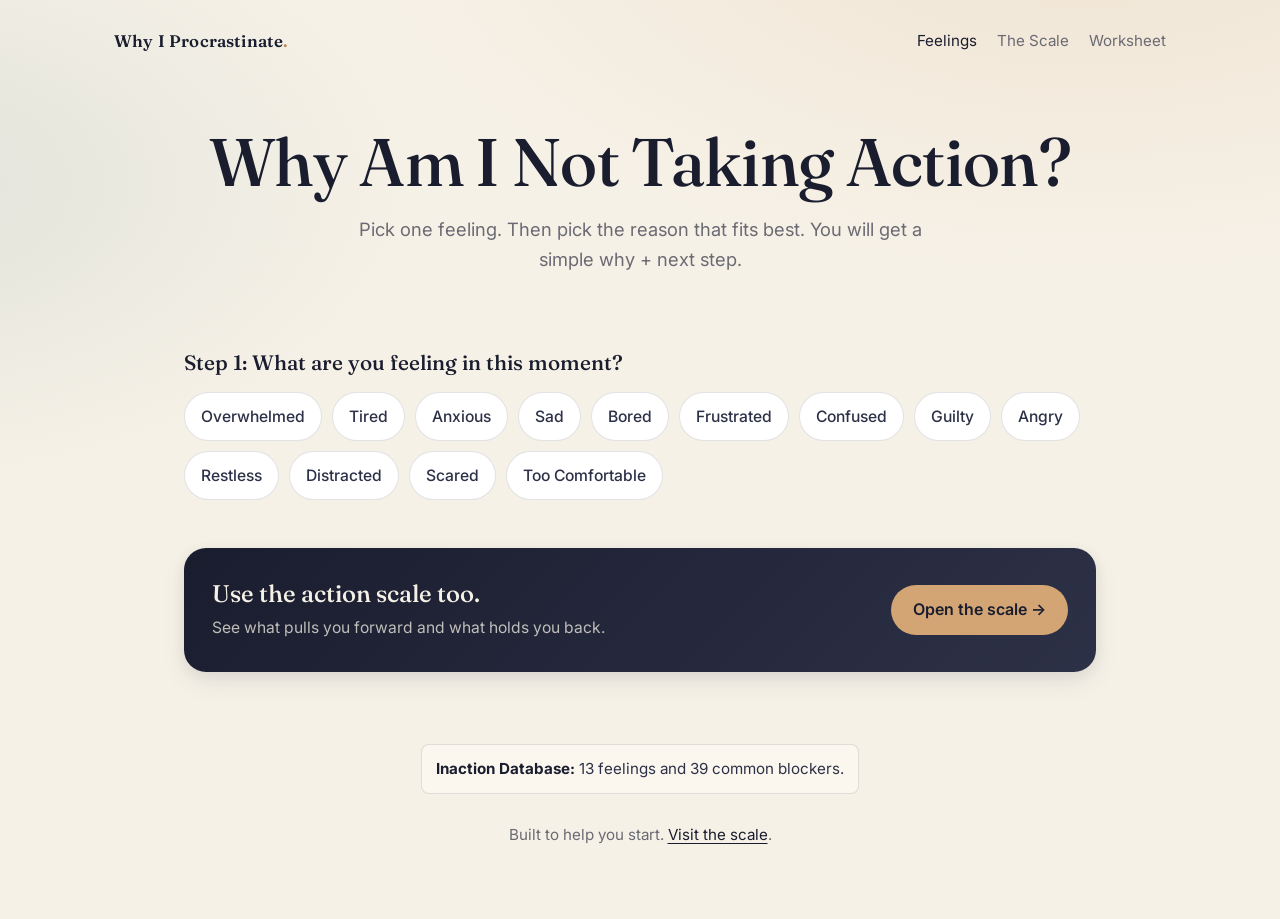
==== index.html @ e3100d97 "Make scale page canonical and refresh default seed content" ====
<!doctype html>
<html lang="en">
<head>
<meta charset="utf-8" />
<meta name="viewport" content="width=device-width, initial-scale=1" />
<title>Why am I not taking action? — Why I Procrastinate</title>
<meta name="description" content="A simple guide to feelings that block action, plus clear reasons and easy next steps." />
<link rel="preconnect" href="https://fonts.googleapis.com" />
<link rel="preconnect" href="https://fonts.gstatic.com" crossorigin />
<link href="https://fonts.googleapis.com/css2?family=Fraunces:ital,opsz,wght@0,9..144,400;0,9..144,500;0,9..144,600;1,9..144,400&family=Inter:wght@400;500;600&display=swap" rel="stylesheet" />
<link rel="stylesheet" href="assets/styles.css" />
</head>
<body>
  <nav class="nav" aria-label="Primary">
    <a class="brand" href="index.html">Why I Procrastinate<span class="dot">.</span></a>
    <div class="links">
      <a href="index.html" class="active">Feelings</a>
      <a href="scale.html">The Scale</a>
      <a href="worksheet.html">Worksheet</a>
    </div>
  </nav>

  <header class="hero">
    <h1 id="feelings-prompt">Why Am I Not Taking Action?</h1>
    <p class="sub" id="feelings-helper">Pick one feeling. Then pick a reason. You will get a clear explanation and a simple next step.</p>
  </header>

  <main class="wrap">
    <section id="feelings-flow" class="feelings-flow" aria-label="Feeling and reason flow"></section>

    <aside class="cta-bar">
      <div>
        <h3>Use the action scale too.</h3>
        <p>See what pulls you forward and what holds you back.</p>
      </div>
      <a class="btn" href="scale.html">Open the scale →</a>
    </aside>
  </main>

  <footer class="page-foot">
    <p class="db-summary db-summary--footer" id="db-summary-footer"></p>
    <p>Built to help you start. <a href="scale.html">Visit the scale</a>.</p>
  </footer>

  <script src="assets/data.js"></script>
  <script src="assets/emotions.js"></script>
</body>
</html>
---- assets/styles.css ----
/* ==========================================================================
   Why I Procrastinate — styles
   ========================================================================== */

:root {
  --ink: #1a1d2e;
  --ink-soft: #2d3147;
  --cream: #f6f1e7;
  --cream-deep: #ede5d3;
  --paper: #fbf7ef;
  --gold: #d4a574;
  --gold-deep: #b8864f;
  --teal: #5b8a8a;
  --teal-deep: #3f6969;
  --terra: #c87668;
  --terra-deep: #9e5447;
  --muted: #6b6a73;
  --line: rgba(26, 29, 46, 0.12);

  --serif: "Fraunces", "Iowan Old Style", Georgia, serif;
  --sans: "Inter", -apple-system, BlinkMacSystemFont, "Segoe UI", sans-serif;

  --r-sm: 8px;
  --r-md: 14px;
  --r-lg: 22px;

  --shadow-sm: 0 1px 2px rgba(26, 29, 46, 0.06), 0 2px 8px rgba(26, 29, 46, 0.04);
  --shadow-md: 0 4px 14px rgba(26, 29, 46, 0.08), 0 12px 28px rgba(26, 29, 46, 0.06);
  --shadow-lg: 0 12px 36px rgba(26, 29, 46, 0.12);

  --ease: cubic-bezier(0.2, 0.7, 0.2, 1);
}

/* ---------- reset-ish ---------- */
*, *::before, *::after { box-sizing: border-box; }
html, body { margin: 0; padding: 0; }
body {
  font-family: var(--sans);
  color: var(--ink);
  background: var(--cream);
  line-height: 1.6;
  -webkit-font-smoothing: antialiased;
  text-rendering: optimizeLegibility;
  background-image:
    radial-gradient(1200px 600px at 85% -10%, rgba(212, 165, 116, 0.18), transparent 60%),
    radial-gradient(900px 500px at -10% 20%, rgba(91, 138, 138, 0.14), transparent 60%);
  min-height: 100vh;
}
img, svg { display: block; max-width: 100%; }
button { font: inherit; color: inherit; cursor: pointer; border: 0; background: none; }
input { font: inherit; color: inherit; }
a { color: var(--teal-deep); text-decoration-thickness: 1px; text-underline-offset: 3px; }
a:hover { color: var(--ink); }

/* ---------- layout ---------- */
.wrap {
  max-width: 960px;
  margin: 0 auto;
  padding: 0 24px;
}

.nav {
  padding: 28px 24px 0;
  max-width: 1100px;
  margin: 0 auto;
  display: flex;
  justify-content: space-between;
  align-items: center;
  font-family: var(--serif);
}
.nav .brand {
  font-weight: 600;
  font-size: 1.05rem;
  letter-spacing: 0.01em;
  color: var(--ink);
  text-decoration: none;
}
.nav .brand .dot { color: var(--gold-deep); }
.nav .links { display: flex; gap: 20px; font-family: var(--sans); font-size: 0.95rem; }
.nav .links a { text-decoration: none; color: var(--muted); }
.nav .links a:hover, .nav .links a.active { color: var(--ink); }

.hero {
  padding: 72px 24px 48px;
  max-width: 920px;
  margin: 0 auto;
  text-align: center;
}
.hero h1 {
  font-family: var(--serif);
  font-weight: 500;
  font-size: clamp(2.4rem, 6vw, 4.2rem);
  line-height: 1.05;
  letter-spacing: -0.01em;
  margin: 0 0 18px;
  color: var(--ink);
}
.hero h1 em {
  font-style: italic;
  color: var(--gold-deep);
  font-weight: 400;
}
.hero .sub {
  font-size: 1.15rem;
  color: var(--muted);
  max-width: 620px;
  margin: 0 auto;
}

footer.page-foot {
  padding: 72px 24px 56px;
  text-align: center;
  color: var(--muted);
  font-size: 0.95rem;
}
footer.page-foot a { color: var(--ink); }

/* ==========================================================================
   Page: Feelings flow (index.html)
   ========================================================================== */
.feelings-flow {
  margin: 24px 0 48px;
}


.db-summary {
  margin: 0 0 20px;
  padding: 12px 14px;
  border-radius: var(--r-sm);
  background: var(--paper);
  border: 1px solid var(--line);
  color: var(--ink-soft);
  font-size: 0.95rem;
}

.db-summary strong {
  color: var(--ink);
}

.db-summary--footer {
  display: inline-block;
  margin: 0 0 14px;
  text-align: left;
}

.flow-section + .flow-section {
  margin-top: 24px;
}

.flow-title {
  margin: 0 0 12px;
  font-family: var(--serif);
  font-size: 1.3rem;
  font-weight: 500;
  color: var(--ink);
}

.pill-grid {
  display: flex;
  flex-wrap: wrap;
  gap: 10px;
}

.pill-btn {
  padding: 11px 16px;
  border-radius: 999px;
  background: #fff;
  border: 1px solid var(--line);
  color: var(--ink-soft);
  font-size: 0.98rem;
  font-weight: 500;
  transition: transform 160ms var(--ease), background 180ms var(--ease), border-color 180ms var(--ease), color 180ms var(--ease);
}

.pill-btn:hover {
  transform: translateY(-1px);
  border-color: rgba(212, 165, 116, 0.55);
  color: var(--ink);
}

.pill-btn.is-selected {
  background: var(--ink);
  border-color: var(--ink);
  color: var(--cream);
}

.pill-btn--reason.is-selected {
  background: var(--gold-deep);
  border-color: var(--gold-deep);
  color: #fff;
}

.flow-section.is-hidden {
  display: none;
}

.report {
  background: var(--paper);
  border: 1px solid var(--line);
  border-radius: var(--r-md);
  box-shadow: var(--shadow-sm);
  padding: 24px 22px;
}

.report-block + .report-block {
  margin-top: 16px;
}

.report-label {
  font-size: 0.72rem;
  letter-spacing: 0.12em;
  text-transform: uppercase;
  color: var(--gold-deep);
  margin-bottom: 5px;
  font-weight: 600;
}

.report p {
  margin: 0;
  color: var(--ink-soft);
  font-size: 1.03rem;
}

.cta-bar {
  margin: 48px 0 0;
  padding: 32px 28px;
  background: linear-gradient(135deg, var(--ink) 0%, var(--ink-soft) 100%);
  color: var(--cream);
  border-radius: var(--r-lg);
  display: flex;
  gap: 20px;
  align-items: center;
  justify-content: space-between;
  flex-wrap: wrap;
  box-shadow: var(--shadow-md);
}
.cta-bar h3 {
  margin: 0;
  font-family: var(--serif);
  font-weight: 500;
  font-size: 1.5rem;
  line-height: 1.2;
}
.cta-bar p { margin: 6px 0 0; color: rgba(246, 241, 231, 0.75); font-size: 0.98rem; }
.cta-bar .btn {
  background: var(--gold);
  color: var(--ink);
  padding: 12px 22px;
  border-radius: 999px;
  font-weight: 600;
  text-decoration: none;
  transition: transform 180ms var(--ease), background 180ms var(--ease);
  white-space: nowrap;
}
.cta-bar .btn:hover { background: #e6b987; transform: translateY(-1px); }

/* ==========================================================================
   Page: Scale (scale.html)
   ========================================================================== */

.scale-stage {
  background: var(--paper);
  border: 1px solid var(--line);
  border-radius: var(--r-lg);
  padding: 40px 28px 28px;
  box-shadow: var(--shadow-md);
  margin-bottom: 28px;
}

.scale-svg {
  width: 100%;
  max-width: 720px;
  margin: 0 auto;
  display: block;
  aspect-ratio: 7 / 5;
  overflow: visible;
}
.scale-svg .beam { transition: transform 700ms var(--ease); transform-origin: 360px 180px; }
.scale-svg .pan-group { transition: transform 700ms var(--ease); }
.scale-svg .base { fill: var(--ink); }
.scale-svg .pillar { fill: var(--ink); }
.scale-svg .beam-shape { fill: var(--ink); }
.scale-svg .rivet { fill: var(--gold); }
.scale-svg .rope { stroke: var(--ink); stroke-width: 2; fill: none; }
.scale-svg .pan.for  { fill: var(--teal); }
.scale-svg .pan.against { fill: var(--terra); }
.scale-svg .pan-shadow { fill: rgba(26, 29, 46, 0.15); }

.verdict {
  margin: 18px auto 0;
  text-align: center;
  font-family: var(--serif);
  font-size: 1.35rem;
  font-weight: 500;
  color: var(--ink);
  min-height: 1.6em;
  transition: color 260ms var(--ease);
}
.verdict small {
  display: block;
  font-family: var(--sans);
  font-weight: 400;
  font-size: 0.9rem;
  color: var(--muted);
  margin-top: 4px;
}

.scale-columns {
  display: grid;
  grid-template-columns: 1fr 1fr;
  gap: 20px;
  margin-top: 20px;
}
.column {
  background: #fff;
  border-radius: var(--r-md);
  padding: 18px;
  border: 1px solid var(--line);
}
.column.for { border-top: 4px solid var(--teal); }
.column.against { border-top: 4px solid var(--terra); }
.column h3 {
  margin: 0 0 4px;
  font-family: var(--serif);
  font-weight: 500;
  font-size: 1.2rem;
}
.column .hint { color: var(--muted); font-size: 0.88rem; margin: 0 0 14px; }
.column .total {
  font-size: 0.82rem;
  letter-spacing: 0.12em;
  text-transform: uppercase;
  color: var(--muted);
  margin-top: 14px;
}
.column .total b { color: var(--ink); font-weight: 600; }

.items { display: flex; flex-direction: column; gap: 10px; }
.item {
  display: grid;
  grid-template-columns: 1fr auto auto;
  gap: 8px;
  align-items: center;
  background: var(--cream);
  border: 1px solid var(--line);
  border-radius: var(--r-sm);
  padding: 6px 6px 6px 12px;
  animation: fadeUp 280ms var(--ease);
}
@keyframes fadeUp {
  from { opacity: 0; transform: translateY(6px); }
  to   { opacity: 1; transform: translateY(0); }
}
.item input[type="text"] {
  background: transparent;
  border: 0;
  outline: 0;
  padding: 8px 6px;
  font-size: 0.98rem;
}
.item input[type="text"]::placeholder { color: #9a9aa3; }
.weight {
  display: inline-flex;
  align-items: center;
  gap: 2px;
  background: #fff;
  border: 1px solid var(--line);
  border-radius: 999px;
  padding: 2px;
}
.weight button {
  width: 24px; height: 24px;
  border-radius: 999px;
  display: grid; place-items: center;
  color: var(--muted);
}
.weight button:hover { background: var(--cream-deep); color: var(--ink); }
.weight .val {
  min-width: 22px;
  text-align: center;
  font-variant-numeric: tabular-nums;
  font-size: 0.9rem;
  font-weight: 600;
}
.remove {
  width: 28px; height: 28px;
  border-radius: 999px;
  color: var(--muted);
  display: grid; place-items: center;
  transition: background 180ms var(--ease), color 180ms var(--ease);
}
.remove:hover { background: rgba(200, 118, 104, 0.18); color: var(--terra-deep); }

.add-row {
  margin-top: 10px;
  width: 100%;
  padding: 10px 12px;
  border-radius: var(--r-sm);
  border: 1px dashed var(--line);
  background: transparent;
  color: var(--muted);
  text-align: left;
  transition: background 180ms var(--ease), color 180ms var(--ease), border-color 180ms var(--ease);
}
.add-row:hover {
  background: #fff;
  color: var(--ink);
  border-color: var(--gold);
}

/* Suggested chips */
.suggested {
  margin: 32px 0 8px;
  padding: 24px;
  background: var(--paper);
  border: 1px solid var(--line);
  border-radius: var(--r-md);
}
.suggested h4 {
  font-family: var(--serif);
  font-weight: 500;
  font-size: 1.1rem;
  margin: 0 0 4px;
}
.suggested p.hint { color: var(--muted); margin: 0 0 14px; font-size: 0.92rem; }
.chip-row {
  display: flex;
  flex-wrap: wrap;
  gap: 8px;
  margin-bottom: 14px;
}
.chip-row:last-child { margin-bottom: 0; }
.chip-label {
  font-size: 0.72rem;
  letter-spacing: 0.12em;
  text-transform: uppercase;
  color: var(--muted);
  width: 100%;
  margin-bottom: -2px;
  font-weight: 600;
}
.chip {
  padding: 7px 14px;
  border-radius: 999px;
  background: #fff;
  border: 1px solid var(--line);
  font-size: 0.9rem;
  transition: transform 140ms var(--ease), background 140ms var(--ease), border-color 140ms var(--ease);
}
.chip.for:hover  { border-color: var(--teal);  background: rgba(91, 138, 138, 0.1); }
.chip.against:hover { border-color: var(--terra); background: rgba(200, 118, 104, 0.1); }
.chip:active { transform: scale(0.97); }

/* Explanation section */
.explain {
  margin: 56px 0 24px;
}
.explain h2 {
  font-family: var(--serif);
  font-weight: 500;
  font-size: clamp(1.6rem, 3.5vw, 2.2rem);
  margin: 0 0 14px;
  letter-spacing: -0.01em;
}
.explain p {
  font-size: 1.05rem;
  color: var(--ink-soft);
  max-width: 66ch;
}

/* Example mini scales */
.examples {
  margin: 40px 0;
  display: grid;
  grid-template-columns: repeat(auto-fit, minmax(240px, 1fr));
  gap: 18px;
}
.example {
  background: #fff;
  border: 1px solid var(--line);
  border-radius: var(--r-md);
  padding: 18px 18px 22px;
  box-shadow: var(--shadow-sm);
}
.example svg { width: 100%; height: auto; margin-bottom: 8px; }
.example h5 {
  font-family: var(--serif);
  font-weight: 500;
  font-size: 1.05rem;
  margin: 6px 0 6px;
}
.example p { margin: 0; color: var(--muted); font-size: 0.92rem; }

/* ---------- responsive ---------- */
@media (max-width: 720px) {
  .hero { padding-top: 48px; }
  .scale-columns { grid-template-columns: 1fr; }
  .cta-bar { flex-direction: column; align-items: flex-start; }
  .cta-bar .btn { align-self: stretch; text-align: center; }
}

/* ---------- motion preferences ---------- */
@media (prefers-reduced-motion: reduce) {
  *, *::before, *::after {
    transition-duration: 0.01ms !important;
    animation-duration: 0.01ms !important;
  }
}

/* ==========================================================================
   Page: Worksheet (worksheet.html)
   ========================================================================== */

.worksheet-hero {
  padding-bottom: 30px;
}

.worksheet-intro,
.step-card,
.worksheet-report-card {
  background: var(--paper);
  border: 1px solid var(--line);
  border-radius: var(--r-md);
  box-shadow: var(--shadow-sm);
}

.worksheet-intro {
  padding: 20px;
  margin-bottom: 16px;
}

.worksheet-intro h2 {
  margin: 0 0 6px;
  font-family: var(--serif);
  font-weight: 500;
}

.worksheet-intro p {
  margin: 0;
  color: var(--muted);
}

.worksheet-steps {
  display: grid;
  gap: 12px;
}

.step-card {
  padding: 16px;
}

.step-title {
  margin: 0 0 4px;
  font-size: 1.05rem;
  font-family: var(--serif);
  font-weight: 500;
}

.step-hint {
  margin: 0 0 10px;
  color: var(--muted);
  font-size: 0.92rem;
}

.step-input {
  width: 100%;
  min-height: 104px;
  border: 1px solid var(--line);
  border-radius: var(--r-sm);
  background: #fff;
  padding: 12px;
  resize: vertical;
}

.step-input:focus {
  outline: 2px solid rgba(91, 138, 138, 0.3);
  border-color: var(--teal);
}

.timer {
  margin: 0 0 10px;
  font-size: 0.9rem;
  color: var(--ink-soft);
}

.worksheet-report-card {
  margin-top: 20px;
  padding: 20px;
}

.worksheet-report-card h2 {
  margin: 0;
  font-family: var(--serif);
  font-weight: 500;
}

.worksheet-report-card p {
  color: var(--muted);
  margin: 6px 0 12px;
}

.btn-primary,
.btn-secondary {
  display: inline-block;
  text-decoration: none;
  border-radius: 999px;
  padding: 10px 16px;
  font-weight: 600;
}

.btn-primary {
  background: var(--ink);
  color: var(--cream);
}

.btn-primary:hover {
  background: var(--ink-soft);
}

.btn-secondary {
  margin-top: 12px;
  background: var(--gold);
  color: var(--ink);
}

.report-output {
  margin-top: 16px;
}

.preview-head h3 {
  margin: 0;
  font-family: var(--serif);
  font-weight: 500;
}

.preview-head p {
  margin: 4px 0 10px;
  color: var(--muted);
}

.preview-block {
  border: 1px solid var(--line);
  border-radius: var(--r-sm);
  background: #fff;
  padding: 12px;
  margin-bottom: 8px;
}

.preview-block h4 {
  margin: 0 0 6px;
  font-family: var(--serif);
  font-size: 1rem;
  font-weight: 500;
}

.preview-block p {
  margin: 0;
  white-space: pre-wrap;
  color: var(--ink-soft);
}

.preview-block table {
  width: 100%;
  border-collapse: collapse;
  margin-top: 6px;
}

.preview-block th,
.preview-block td {
  border: 1px solid var(--line);
  padding: 6px;
  font-size: 0.9rem;
}

/* ==========================================================================
   Page: Scale V2 (scale-v2.html)
   ========================================================================== */

.v2-wrap {
  max-width: 1080px;
}

.v2-action-bar {
  background: var(--paper);
  border: 1px solid var(--line);
  border-radius: var(--r-md);
  box-shadow: var(--shadow-sm);
  padding: 14px 18px;
  display: flex;
  flex-direction: column;
  align-items: center;
  gap: 8px;
  margin-bottom: 18px;
  text-align: center;
}

.v2-action-label {
  font-size: 0.72rem;
  letter-spacing: 0.14em;
  text-transform: uppercase;
  color: var(--gold-deep);
  font-weight: 600;
}

.v2-action-input {
  width: min(560px, 100%);
  background: transparent;
  border: 0;
  outline: 0;
  font-family: var(--serif);
  font-size: 1.35rem;
  font-weight: 500;
  color: var(--ink);
  padding: 4px 0;
  border-bottom: 1px dashed var(--line);
  text-align: center;
}
.v2-action-input:focus { border-bottom-color: var(--gold); }
.v2-action-input::placeholder { color: #a59f92; font-style: italic; }

.v2-legend {
  display: flex;
  flex-wrap: wrap;
  gap: 6px 22px;
  justify-content: center;
  color: var(--muted);
  font-size: 0.88rem;
  margin: 0 0 18px;
}
.v2-legend b { color: var(--ink); font-weight: 600; }

.v2-stage {
  margin: 0 0 32px;
}

.v2-scale-holder {
  position: relative;
  max-width: 1000px;
  margin: 0 auto;
}

/* The whole scale — beam, pillar, base, AND the pans — live inside one SVG
   so the pans can be children of the beam group and tilt with it. */
.v2-scale-big {
  width: 100%;
  aspect-ratio: 1000 / 680;
  display: block;
  overflow: visible;
}
.v2-scale-big .beam {
  transform-box: view-box;
  transform-origin: 500px 60px;
  transition: transform 700ms var(--ease);
}
/* Pan groups translate up/down with the beam end, but never rotate, so each
   pan stays perpendicular to the floor like a real hanging scale pan. */
.v2-scale-big .pan-group {
  transform-box: view-box;
  transform-origin: 0 0;
  transition: transform 700ms var(--ease);
}
.v2-scale-big .base { fill: var(--ink); }
.v2-scale-big .pillar { fill: var(--ink); }
.v2-scale-big .beam-shape { fill: var(--ink); }
.v2-scale-big .rivet { fill: var(--gold); }
.v2-scale-big .rope { stroke: var(--ink); stroke-width: 3; fill: none; stroke-linecap: round; }

/* The pan bodies are HTML inside <foreignObject>. Because foreignObject is a
   child of <g class="beam">, they inherit the beam's rotation. */
.v2-pan {
  box-sizing: border-box;
  height: 100%;
  background: var(--paper);
  border: 1px solid var(--line);
  border-radius: var(--r-md);
  box-shadow: var(--shadow-md);
  padding: 14px;
  display: flex;
  flex-direction: column;
  gap: 8px;
  overflow: hidden;
  /* Bump base size so text stays legible when the SVG scales down. */
  font-size: 18px;
}
.v2-pan-for { border-top: 5px solid var(--teal); }
.v2-pan-against { border-top: 5px solid var(--terra); }

.v2-pan-heading {
  display: flex;
  justify-content: space-between;
  align-items: baseline;
}
.v2-pan-title {
  font-family: var(--serif);
  font-size: 1.25rem;
  font-weight: 500;
}
.v2-pan-total {
  font-variant-numeric: tabular-nums;
  font-weight: 600;
  color: var(--muted);
  background: #fff;
  border: 1px solid var(--line);
  border-radius: 999px;
  padding: 2px 12px;
  font-size: 0.95rem;
}

.v2-items {
  display: flex;
  flex-direction: column;
  gap: 8px;
  align-content: flex-start;
  flex: 1;
  min-height: 0;
  overflow-y: auto;
  overflow-x: hidden;
  padding-right: 4px; /* leave room for the scrollbar so items don't bump it */
  scrollbar-width: thin;
  scrollbar-color: var(--line) transparent;
}
.v2-items::-webkit-scrollbar { width: 6px; }
.v2-items::-webkit-scrollbar-track { background: transparent; }
.v2-items::-webkit-scrollbar-thumb {
  background: var(--line);
  border-radius: 999px;
}
.v2-items::-webkit-scrollbar-thumb:hover { background: var(--muted); }

.v2-empty {
  color: var(--muted);
  font-size: 0.95rem;
  margin: 0;
  font-style: italic;
}

.v2-item {
  width: 100%;
  display: grid;
  grid-template-columns: minmax(0, 1fr) auto auto auto auto;
  align-items: center;
  gap: 6px;
  background: #fff;
  border: 1px solid var(--line);
  border-radius: var(--r-sm);
  padding: 6px 6px 6px 12px;
  user-select: none;
  cursor: pointer;
  transition: transform 140ms var(--ease), box-shadow 160ms var(--ease), border-color 160ms var(--ease);
  animation: fadeUp 220ms var(--ease);
  line-height: 1.2;
  /* Fixed, readable size for every row regardless of weight. */
  font-size: 0.95rem;
}
.v2-item:hover {
  transform: translateY(-1px);
  box-shadow: var(--shadow-sm);
}
.v2-item-for { border-left: 3px solid var(--teal); }
.v2-item-for:hover { border-color: var(--teal); border-left-color: var(--teal); }
.v2-item-against { border-left: 3px solid var(--terra); }
.v2-item-against:hover { border-color: var(--terra); border-left-color: var(--terra); }

.v2-item-text {
  min-width: 0;
  font-family: var(--serif);
  font-weight: 500;
  color: var(--ink);
  overflow-wrap: anywhere;
}

.v2-item-weight {
  font-family: var(--sans);
  font-size: 0.72em;
  font-weight: 600;
  background: var(--cream);
  color: var(--ink-soft);
  border-radius: 999px;
  padding: 1px 8px;
  font-variant-numeric: tabular-nums;
}
.v2-item-for .v2-item-weight { background: rgba(91, 138, 138, 0.16); color: var(--teal-deep); }
.v2-item-against .v2-item-weight { background: rgba(200, 118, 104, 0.16); color: var(--terra-deep); }

.v2-item-edit {
  width: 100%;
  background: transparent;
  border: 0;
  outline: 0;
  font-family: var(--serif);
  font-size: 1rem;
  font-weight: 500;
  color: var(--ink);
  min-width: 0;
}

.v2-item-edit-btn,
.v2-item-minus,
.v2-item-remove {
  width: 22px;
  height: 22px;
  padding: 0;
  border-radius: 999px;
  display: inline-grid;
  place-items: center;
  color: var(--muted);
  font-size: 0.85rem;
  line-height: 1;
  background: transparent;
  border: 0;
  cursor: pointer;
  /* Always visible so they're reachable no matter the row length. */
  opacity: 0.75;
  transition: opacity 160ms var(--ease), background 180ms var(--ease), color 180ms var(--ease);
}
.v2-item-edit-btn { font-size: 0.78rem; }
.v2-item-remove { font-size: 1rem; }
.v2-item:hover .v2-item-edit-btn,
.v2-item:hover .v2-item-minus,
.v2-item:hover .v2-item-remove,
.v2-item-edit-btn:focus-visible,
.v2-item-minus:focus-visible,
.v2-item-remove:focus-visible { opacity: 1; }
.v2-item-edit-btn:hover,
.v2-item-minus:hover { background: var(--cream-deep); color: var(--ink); }
.v2-item-remove:hover { background: rgba(200, 118, 104, 0.18); color: var(--terra-deep); }

.v2-add {
  align-self: stretch;
  padding: 10px 12px;
  border-radius: var(--r-sm);
  border: 1px dashed var(--line);
  background: transparent;
  color: var(--muted);
  text-align: center;
  font-weight: 500;
  transition: background 180ms var(--ease), color 180ms var(--ease), border-color 180ms var(--ease);
}
.v2-add-for:hover { background: rgba(91, 138, 138, 0.08); color: var(--teal-deep); border-color: var(--teal); }
.v2-add-against:hover { background: rgba(200, 118, 104, 0.08); color: var(--terra-deep); border-color: var(--terra); }

.v2-verdict {
  margin: 22px auto 0;
  max-width: 640px;
  text-align: center;
  font-family: var(--serif);
  font-size: 1.1rem;
  color: var(--ink);
  min-height: 1.4em;
}

.v2-actions {
  display: flex;
  justify-content: center;
  margin-top: 14px;
}
.v2-reset {
  padding: 8px 18px;
  border-radius: 999px;
  background: transparent;
  color: var(--muted);
  border: 1px solid var(--line);
  font-size: 0.9rem;
  font-weight: 500;
  transition: background 180ms var(--ease), color 180ms var(--ease), border-color 180ms var(--ease);
}
.v2-reset:hover {
  background: #fff;
  color: var(--ink);
  border-color: var(--muted);
}

/* On narrow screens the SVG would shrink too far and the pan text would be
   barely readable. Bump the pan font and soften the tilt there. */
@media (max-width: 720px) {
  .v2-pan { font-size: 22px; padding: 12px; }
  .v2-pan-title { font-size: 1.1rem; }
  .v2-pan-total { font-size: 0.9rem; }
}
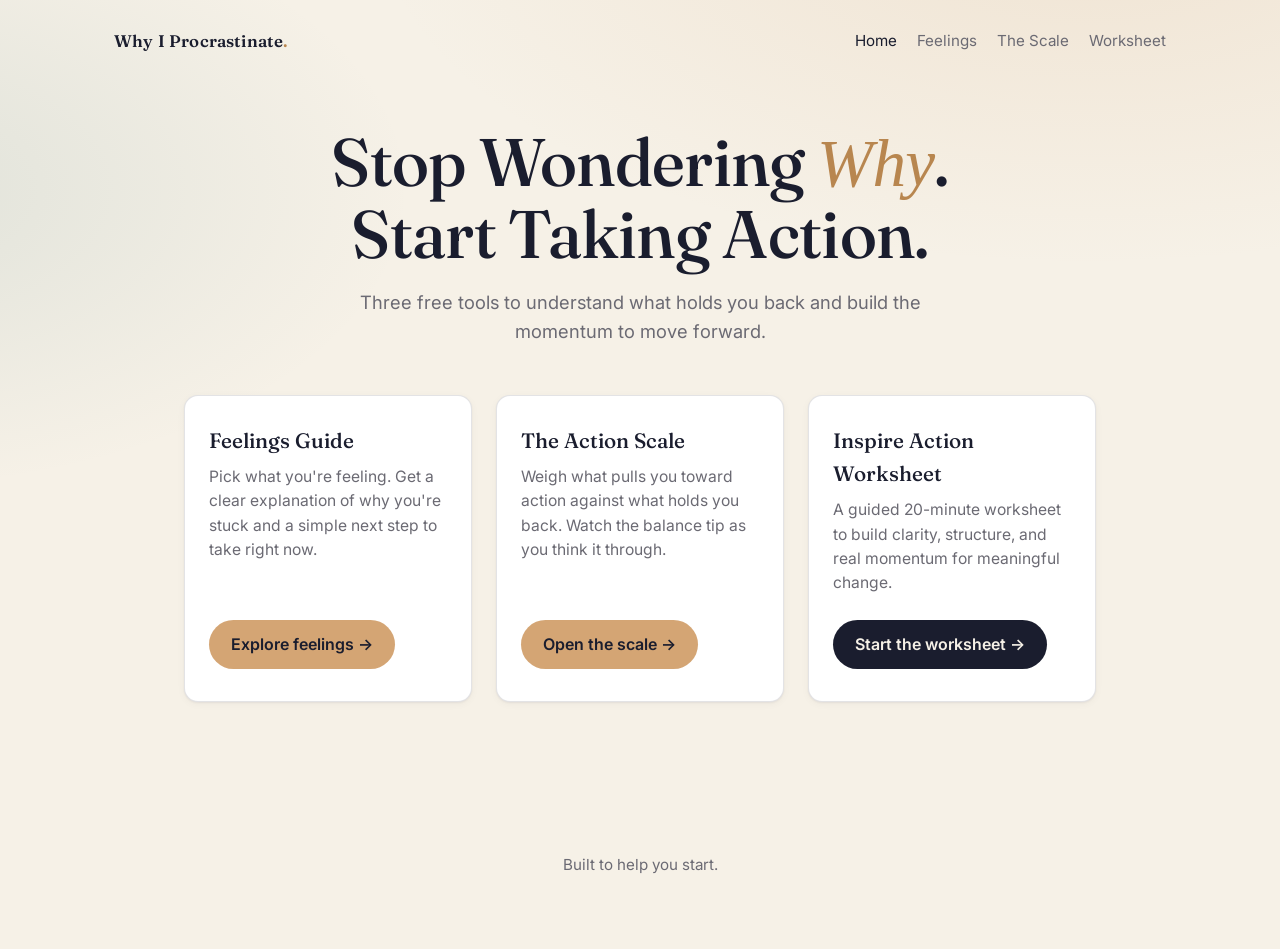
==== commit 1e50dc1e: "Add localStorage persistence and landing page Save worksheet and scale progress to localStorage so u" ====
--- a/index.html
+++ b/index.html
@@ -3,8 +3,8 @@
 <head>
 <meta charset="utf-8" />
 <meta name="viewport" content="width=device-width, initial-scale=1" />
-<title>Why am I not taking action? — Why I Procrastinate</title>
-<meta name="description" content="A simple guide to feelings that block action, plus clear reasons and easy next steps." />
+<title>Why I Procrastinate — Tools to help you start</title>
+<meta name="description" content="Three free tools to understand why you procrastinate and start taking action." />
 <link rel="preconnect" href="https://fonts.googleapis.com" />
 <link rel="preconnect" href="https://fonts.gstatic.com" crossorigin />
 <link href="https://fonts.googleapis.com/css2?family=Fraunces:ital,opsz,wght@0,9..144,400;0,9..144,500;0,9..144,600;1,9..144,400&family=Inter:wght@400;500;600&display=swap" rel="stylesheet" />
@@ -14,35 +14,42 @@
   <nav class="nav" aria-label="Primary">
     <a class="brand" href="index.html">Why I Procrastinate<span class="dot">.</span></a>
     <div class="links">
-      <a href="index.html" class="active">Feelings</a>
+      <a href="index.html" class="active">Home</a>
+      <a href="feelings.html">Feelings</a>
       <a href="scale.html">The Scale</a>
       <a href="worksheet.html">Worksheet</a>
     </div>
   </nav>
 
   <header class="hero">
-    <h1 id="feelings-prompt">Why Am I Not Taking Action?</h1>
-    <p class="sub" id="feelings-helper">Pick one feeling. Then pick a reason. You will get a clear explanation and a simple next step.</p>
+    <h1>Stop Wondering <em>Why</em>.<br>Start Taking Action.</h1>
+    <p class="sub">Three free tools to understand what holds you back and build the momentum to move forward.</p>
   </header>
 
   <main class="wrap">
-    <section id="feelings-flow" class="feelings-flow" aria-label="Feeling and reason flow"></section>
+    <section class="landing-tools" aria-label="Tools">
+      <a class="landing-card" href="feelings.html">
+        <h3>Feelings Guide</h3>
+        <p>Pick what you're feeling. Get a clear explanation of why you're stuck and a simple next step to take right now.</p>
+        <span class="btn-secondary">Explore feelings &rarr;</span>
+      </a>
 
-    <aside class="cta-bar">
-      <div>
-        <h3>Use the action scale too.</h3>
-        <p>See what pulls you forward and what holds you back.</p>
-      </div>
-      <a class="btn" href="scale.html">Open the scale →</a>
-    </aside>
+      <a class="landing-card" href="scale.html">
+        <h3>The Action Scale</h3>
+        <p>Weigh what pulls you toward action against what holds you back. Watch the balance tip as you think it through.</p>
+        <span class="btn-secondary">Open the scale &rarr;</span>
+      </a>
+
+      <a class="landing-card" href="worksheet.html">
+        <h3>Inspire Action Worksheet</h3>
+        <p>A guided 20-minute worksheet to build clarity, structure, and real momentum for meaningful change.</p>
+        <span class="btn-primary">Start the worksheet &rarr;</span>
+      </a>
+    </section>
   </main>
 
   <footer class="page-foot">
-    <p class="db-summary db-summary--footer" id="db-summary-footer"></p>
-    <p>Built to help you start. <a href="scale.html">Visit the scale</a>.</p>
+    <p>Built to help you start.</p>
   </footer>
-
-  <script src="assets/data.js"></script>
-  <script src="assets/emotions.js"></script>
 </body>
 </html>
--- a/assets/styles.css
+++ b/assets/styles.css
@@ -14,6 +14,8 @@
   --teal-deep: #3f6969;
   --terra: #c87668;
   --terra-deep: #9e5447;
+  --sage: #7da07d;
+  --sage-deep: #5b805b;
   --muted: #6b6a73;
   --line: rgba(26, 29, 46, 0.12);
 
@@ -76,7 +78,7 @@
   text-decoration: none;
 }
 .nav .brand .dot { color: var(--gold-deep); }
-.nav .links { display: flex; gap: 20px; font-family: var(--sans); font-size: 0.95rem; }
+.nav .links { display: flex; flex-wrap: wrap; gap: 12px 20px; font-family: var(--sans); font-size: 0.95rem; }
 .nav .links a { text-decoration: none; color: var(--muted); }
 .nav .links a:hover, .nav .links a.active { color: var(--ink); }
 
@@ -116,7 +118,56 @@
 footer.page-foot a { color: var(--ink); }
 
 /* ==========================================================================
-   Page: Feelings flow (index.html)
+   Page: Landing (index.html)
+   ========================================================================== */
+.landing-tools {
+  display: grid;
+  grid-template-columns: repeat(auto-fit, minmax(260px, 1fr));
+  gap: 24px;
+  margin: 0 0 64px;
+}
+
+.landing-card {
+  background: #fff;
+  border: 1px solid var(--line);
+  border-radius: var(--r-md);
+  padding: 28px 24px 32px;
+  box-shadow: var(--shadow-sm);
+  display: flex;
+  flex-direction: column;
+  gap: 8px;
+  text-decoration: none;
+  color: inherit;
+  transition: box-shadow 260ms var(--ease), transform 260ms var(--ease);
+}
+.landing-card:hover {
+  box-shadow: var(--shadow-md);
+  transform: translateY(-2px);
+}
+
+.landing-card h3 {
+  font-family: var(--serif);
+  font-weight: 500;
+  font-size: 1.3rem;
+  margin: 0;
+}
+
+.landing-card p {
+  color: var(--muted);
+  font-size: 0.98rem;
+  margin: 0 0 auto;
+  line-height: 1.55;
+}
+
+.landing-card .btn-primary,
+.landing-card .btn-secondary {
+  align-self: flex-start;
+  margin-top: 16px;
+  text-align: center;
+}
+
+/* ==========================================================================
+   Page: Feelings flow (feelings.html)
    ========================================================================== */
 .feelings-flow {
   margin: 24px 0 48px;
@@ -508,95 +559,1578 @@
 }
 
 /* ==========================================================================
-   Page: Worksheet (worksheet.html)
+   Page: Inspire Action Worksheet (worksheet.html)
    ========================================================================== */
 
-.worksheet-hero {
-  padding-bottom: 30px;
-}
-
-.worksheet-intro,
-.step-card,
-.worksheet-report-card {
+.iaw-wrap { max-width: 880px; }
+
+.iaw-hero {
+  padding: 64px 24px 28px;
+}
+.iaw-eyebrow {
+  font-family: var(--sans);
+  font-weight: 600;
+  font-size: 0.78rem;
+  letter-spacing: 0.22em;
+  text-transform: uppercase;
+  color: var(--gold-deep);
+  margin: 0 0 14px;
+}
+.iaw-hero h1 em {
+  font-style: italic;
+  color: var(--gold-deep);
+  font-weight: 400;
+}
+
+/* ---------- Intro card with 3 reasons ---------- */
+.iaw-intro {
+  background: var(--paper);
+  border: 1px solid var(--line);
+  border-radius: var(--r-lg);
+  box-shadow: var(--shadow-sm);
+  padding: 28px 28px 22px;
+  margin: 0 0 32px;
+  position: relative;
+  overflow: hidden;
+}
+.iaw-intro::before {
+  content: "";
+  position: absolute;
+  inset: 0 0 auto 0;
+  height: 3px;
+  background: linear-gradient(90deg, var(--gold-deep), var(--terra), var(--teal));
+  opacity: 0.8;
+}
+.iaw-intro-title {
+  margin: 4px 0 18px;
+  font-family: var(--serif);
+  font-weight: 500;
+  font-size: clamp(1.25rem, 2.4vw, 1.5rem);
+  color: var(--ink);
+  line-height: 1.25;
+  max-width: 58ch;
+}
+.iaw-reasons {
+  list-style: none;
+  margin: 0;
+  padding: 0;
+  display: grid;
+  gap: 14px;
+}
+.iaw-reasons li {
+  display: grid;
+  grid-template-columns: 44px 1fr;
+  gap: 14px;
+  align-items: start;
+  padding: 14px 16px;
+  border-radius: var(--r-md);
+  background: #fff;
+  border: 1px solid var(--line);
+}
+.iaw-reasons li:nth-child(1) { box-shadow: inset 3px 0 0 var(--gold-deep); }
+.iaw-reasons li:nth-child(2) { box-shadow: inset 3px 0 0 var(--terra); }
+.iaw-reasons li:nth-child(3) { box-shadow: inset 3px 0 0 var(--teal); }
+.iaw-reasons li:nth-child(4) { box-shadow: inset 3px 0 0 var(--sage); }
+
+.iaw-reason-num {
+  font-family: var(--serif);
+  font-weight: 500;
+  font-size: 1.6rem;
+  line-height: 1;
+  color: var(--ink);
+  background: var(--cream);
+  border-radius: 999px;
+  width: 40px; height: 40px;
+  display: grid; place-items: center;
+}
+.iaw-reasons li:nth-child(1) .iaw-reason-num { color: var(--gold-deep); background: rgba(212, 165, 116, 0.18); }
+.iaw-reasons li:nth-child(2) .iaw-reason-num { color: var(--terra-deep); background: rgba(200, 118, 104, 0.16); }
+.iaw-reasons li:nth-child(3) .iaw-reason-num { color: var(--teal-deep); background: rgba(91, 138, 138, 0.16); }
+.iaw-reasons li:nth-child(4) .iaw-reason-num { color: var(--sage-deep); background: rgba(125, 160, 125, 0.18); }
+
+.iaw-reasons h3 {
+  margin: 2px 0 3px;
+  font-family: var(--serif);
+  font-weight: 500;
+  font-size: 1.05rem;
+  color: var(--ink);
+  line-height: 1.25;
+}
+.iaw-reasons p {
+  margin: 0;
+  color: var(--muted);
+  font-size: 0.95rem;
+}
+
+/* ---------- Phase progress bar ---------- */
+.iaw-progress {
+  margin: 0 0 22px;
+  padding: 22px 18px 14px;
   background: var(--paper);
   border: 1px solid var(--line);
   border-radius: var(--r-md);
   box-shadow: var(--shadow-sm);
 }
 
-.worksheet-intro {
-  padding: 20px;
-  margin-bottom: 16px;
-}
-
-.worksheet-intro h2 {
+/* Phase bar — horizontal row of nodes + connecting lines */
+.iaw-phases-bar {
+  display: flex;
+  align-items: center;
+  justify-content: center;
+  gap: 0;
+  margin: 0 auto 14px;
+  max-width: 520px;
+}
+
+.iaw-phase-node {
+  display: flex;
+  flex-direction: column;
+  align-items: center;
+  gap: 6px;
+  background: none;
+  border: none;
+  padding: 0;
+  cursor: pointer;
+  flex-shrink: 0;
+}
+.iaw-phase-node:focus-visible {
+  outline: 2px solid var(--gold-deep);
+  outline-offset: 4px;
+  border-radius: 999px;
+}
+
+.iaw-phase-pip {
+  width: 40px; height: 40px;
+  border-radius: 999px;
+  background: #fff;
+  border: 2.5px solid var(--line);
+  display: grid;
+  place-items: center;
+  transition: background 250ms var(--ease), border-color 250ms var(--ease), box-shadow 250ms var(--ease), transform 250ms var(--ease);
+}
+.iaw-phase-num {
+  font-family: var(--sans);
+  font-size: 0.85rem;
+  font-weight: 600;
+  color: var(--muted);
+  transition: color 250ms var(--ease);
+}
+.iaw-phase-check {
+  display: none;
+  font-size: 1.1rem;
+  color: #fff;
+  line-height: 1;
+}
+
+.iaw-phase-short {
+  font-family: var(--sans);
+  font-size: 0.75rem;
+  font-weight: 500;
+  color: var(--muted);
+  text-align: center;
+  white-space: nowrap;
+  transition: color 250ms var(--ease);
+}
+
+/* Phase node states */
+.iaw-phase-node.is-current .iaw-phase-pip {
+  border-color: var(--ink);
+  background: var(--ink);
+  box-shadow: 0 0 0 5px rgba(26, 29, 46, 0.12);
+  transform: scale(1.08);
+}
+.iaw-phase-node.is-current .iaw-phase-num { color: var(--cream); }
+.iaw-phase-node.is-current .iaw-phase-short { color: var(--ink); font-weight: 600; }
+
+/* Done states — per-tone colors */
+.iaw-phase-node.is-done .iaw-phase-pip {
+  box-shadow: 0 0 0 4px rgba(0, 0, 0, 0.06);
+  transform: scale(1);
+}
+.iaw-phase-node.is-done .iaw-phase-num { display: none; }
+.iaw-phase-node.is-done .iaw-phase-check { display: block; }
+
+.iaw-phase-node.is-done.tone-gold .iaw-phase-pip    { background: var(--gold-deep); border-color: var(--gold-deep); }
+.iaw-phase-node.is-done.tone-gold .iaw-phase-short   { color: var(--gold-deep); }
+.iaw-phase-node.is-done.tone-terra .iaw-phase-pip   { background: var(--terra-deep); border-color: var(--terra-deep); }
+.iaw-phase-node.is-done.tone-terra .iaw-phase-short  { color: var(--terra-deep); }
+.iaw-phase-node.is-done.tone-teal .iaw-phase-pip    { background: var(--teal-deep); border-color: var(--teal-deep); }
+.iaw-phase-node.is-done.tone-teal .iaw-phase-short   { color: var(--teal-deep); }
+.iaw-phase-node.is-done.tone-sage .iaw-phase-pip    { background: var(--sage-deep); border-color: var(--sage-deep); }
+.iaw-phase-node.is-done.tone-sage .iaw-phase-short   { color: var(--sage-deep); }
+
+.iaw-phase-node.is-upcoming .iaw-phase-pip { opacity: 0.5; }
+.iaw-phase-node.is-upcoming .iaw-phase-short { opacity: 0.5; }
+
+.iaw-phase-node:hover .iaw-phase-pip {
+  transform: scale(1.06);
+}
+.iaw-phase-node.is-current:hover .iaw-phase-pip {
+  transform: scale(1.1);
+}
+
+/* Connecting lines */
+.iaw-phase-line {
+  flex: 1;
+  height: 2.5px;
+  background: var(--line);
+  margin: 0 6px;
+  margin-bottom: 22px; /* offset for label below nodes */
+  border-radius: 2px;
+  transition: background 300ms var(--ease);
+}
+.iaw-phase-line.is-filled {
+  background: var(--ink);
+}
+
+/* Step dots — small dots for current phase */
+.iaw-step-dots {
+  display: flex;
+  align-items: center;
+  justify-content: center;
+  gap: 10px;
+  margin: 0 0 10px;
+  min-height: 18px;
+}
+.iaw-step-dot {
+  width: 14px; height: 14px;
+  border-radius: 999px;
+  background: #fff;
+  border: 2px solid var(--line);
+  cursor: pointer;
+  padding: 0;
+  transition: background 200ms var(--ease), border-color 200ms var(--ease), transform 200ms var(--ease), box-shadow 200ms var(--ease);
+}
+.iaw-step-dot:hover { transform: scale(1.15); }
+.iaw-step-dot:focus-visible {
+  outline: 2px solid var(--gold-deep);
+  outline-offset: 2px;
+}
+.iaw-step-dot.is-done {
+  background: var(--gold-deep);
+  border-color: var(--gold-deep);
+}
+.iaw-step-dot.is-current {
+  background: var(--ink);
+  border-color: var(--ink);
+  box-shadow: 0 0 0 3px rgba(26, 29, 46, 0.12);
+  transform: scale(1.15);
+}
+.iaw-step-dot.is-upcoming {
+  opacity: 0.45;
+}
+
+/* Progress meta text */
+.iaw-progress-meta {
+  margin: 4px 0 0;
+  text-align: center;
+  font-family: var(--serif);
+  font-weight: 500;
+  font-size: 1rem;
+  color: var(--ink);
+}
+.iaw-progress-dim { color: var(--muted); font-weight: 400; font-family: var(--sans); font-size: 0.92rem; }
+
+/* ---------- Step card ---------- */
+.iaw-step-card {
+  background: var(--paper);
+  border: 1px solid var(--line);
+  border-radius: var(--r-lg);
+  box-shadow: var(--shadow-md);
+  padding: 30px 30px 24px;
+  position: relative;
+  overflow: hidden;
+  opacity: 0;
+  transform: translateY(8px);
+  transition: opacity 320ms var(--ease), transform 320ms var(--ease);
+}
+.iaw-step-card.is-in {
+  opacity: 1;
+  transform: translateY(0);
+}
+.iaw-step-card::before {
+  content: "";
+  position: absolute;
+  inset: 0 0 auto 0;
+  height: 4px;
+  background: var(--gold-deep);
+  opacity: 0.9;
+}
+.iaw-step-card.tone-gold::before  { background: var(--gold-deep); }
+.iaw-step-card.tone-terra::before { background: var(--terra); }
+.iaw-step-card.tone-teal::before  { background: var(--teal); }
+.iaw-step-card.tone-sage::before  { background: var(--sage); }
+
+.iaw-step-head {
+  display: flex;
+  align-items: center;
+  gap: 14px;
+  flex-wrap: wrap;
+  margin: 4px 0 18px;
+}
+.iaw-step-badge {
+  display: inline-flex;
+  align-items: baseline;
+  gap: 6px;
+  background: #fff;
+  border: 1px solid var(--line);
+  border-radius: 999px;
+  padding: 6px 14px;
+  font-family: var(--sans);
+}
+.iaw-step-badge-label {
+  font-size: 0.7rem;
+  letter-spacing: 0.16em;
+  text-transform: uppercase;
+  color: var(--muted);
+  font-weight: 600;
+}
+.iaw-step-badge-num {
+  font-family: var(--serif);
+  font-weight: 500;
+  font-size: 1.15rem;
+  color: var(--ink);
+}
+.iaw-step-badge-of { color: var(--muted); font-size: 0.85rem; }
+.iaw-step-phase {
+  margin: 0;
+  font-size: 0.78rem;
+  letter-spacing: 0.14em;
+  text-transform: uppercase;
+  font-weight: 600;
+  color: var(--gold-deep);
+}
+.tone-terra .iaw-step-phase { color: var(--terra-deep); }
+.tone-teal  .iaw-step-phase { color: var(--teal-deep); }
+.tone-sage  .iaw-step-phase { color: var(--sage-deep); }
+
+.iaw-step-title {
   margin: 0 0 6px;
   font-family: var(--serif);
   font-weight: 500;
-}
-
-.worksheet-intro p {
+  font-size: clamp(1.5rem, 3.2vw, 1.9rem);
+  line-height: 1.15;
+  color: var(--ink);
+  letter-spacing: -0.005em;
+}
+.iaw-step-prompt {
+  margin: 0 0 18px;
+  color: var(--ink-soft);
+  font-size: 1.02rem;
+  max-width: 62ch;
+}
+
+.iaw-timer {
+  display: inline-flex;
+  align-items: center;
+  gap: 10px;
+  background: #fff;
+  border: 1px solid var(--line);
+  border-radius: 999px;
+  padding: 6px 14px;
+  margin: 0 0 18px;
+  font-size: 0.92rem;
+  color: var(--ink-soft);
+}
+.iaw-timer-dot {
+  width: 8px; height: 8px;
+  border-radius: 999px;
+  background: var(--terra);
+  box-shadow: 0 0 0 4px rgba(200, 118, 104, 0.18);
+  animation: iaw-pulse 2s ease-in-out infinite;
+}
+@keyframes iaw-pulse {
+  0%, 100% { opacity: 1; transform: scale(1); }
+  50%      { opacity: 0.6; transform: scale(0.85); }
+}
+.iaw-timer-label {
+  font-size: 0.7rem;
+  letter-spacing: 0.16em;
+  text-transform: uppercase;
+  color: var(--muted);
+  font-weight: 600;
+}
+.iaw-timer-value {
+  font-variant-numeric: tabular-nums;
+  font-weight: 600;
+  color: var(--ink);
+}
+
+.iaw-step-label {
+  display: block;
+  font-size: 0.72rem;
+  letter-spacing: 0.16em;
+  text-transform: uppercase;
+  color: var(--muted);
+  font-weight: 600;
+  margin: 6px 0 8px;
+}
+.iaw-step-input {
+  width: 100%;
+  min-height: 150px;
+  border: 1px solid var(--line);
+  border-radius: var(--r-md);
+  background: #fff;
+  padding: 16px 18px;
+  resize: vertical;
+  font-family: var(--serif);
+  font-size: 1.1rem;
+  line-height: 1.5;
+  color: var(--ink);
+  transition: border-color 180ms var(--ease), box-shadow 180ms var(--ease);
+}
+.iaw-step-input::placeholder {
+  color: #a59f92;
+  font-style: italic;
+  font-family: var(--sans);
+  font-size: 1rem;
+}
+.iaw-step-input:focus {
+  outline: none;
+  border-color: var(--gold);
+  box-shadow: 0 0 0 4px rgba(212, 165, 116, 0.2);
+}
+.tone-terra .iaw-step-input:focus { border-color: var(--terra); box-shadow: 0 0 0 4px rgba(200, 118, 104, 0.18); }
+.tone-teal  .iaw-step-input:focus { border-color: var(--teal);  box-shadow: 0 0 0 4px rgba(91, 138, 138, 0.18); }
+.tone-sage  .iaw-step-input:focus { border-color: var(--sage);  box-shadow: 0 0 0 4px rgba(125, 160, 125, 0.18); }
+
+/* Short single-line variant for brief answers */
+.iaw-step-input--short {
+  min-height: 0;
+  height: auto;
+  resize: none;
+  padding: 13px 18px;
+  font-size: 1.05rem;
+}
+
+/* Problem list — one card per problem with four small fields */
+.iaw-problem-list {
+  display: grid;
+  gap: 14px;
+  margin: 4px 0 6px;
+}
+.iaw-problems {
+  list-style: none;
   margin: 0;
-  color: var(--muted);
-}
-
-.worksheet-steps {
+  padding: 0;
+  display: grid;
+  gap: 14px;
+}
+.iaw-problem {
+  border: 1px solid var(--line);
+  border-radius: var(--r-md);
+  background: #fffaf0;
+  padding: 14px 16px 16px;
+  transition: border-color 180ms var(--ease), box-shadow 180ms var(--ease);
+}
+.iaw-problem:focus-within {
+  border-color: var(--terra);
+  box-shadow: 0 0 0 4px rgba(200, 118, 104, 0.14);
+}
+.iaw-problem-head {
+  display: flex;
+  align-items: center;
+  justify-content: space-between;
+  margin-bottom: 10px;
+}
+.iaw-problem-num {
+  font-family: var(--sans);
+  font-size: 0.72rem;
+  letter-spacing: 0.16em;
+  text-transform: uppercase;
+  color: var(--terra-deep);
+  font-weight: 600;
+}
+.iaw-problem-remove {
+  appearance: none;
+  border: 1px solid var(--line);
+  background: transparent;
+  color: var(--muted);
+  font-family: var(--sans);
+  font-size: 0.82rem;
+  padding: 5px 10px;
+  border-radius: 999px;
+  cursor: pointer;
+  transition: color 160ms var(--ease), border-color 160ms var(--ease), background 160ms var(--ease);
+}
+.iaw-problem-remove:hover {
+  color: var(--terra-deep);
+  border-color: var(--terra);
+  background: #fff;
+}
+.iaw-problem-grid {
   display: grid;
   gap: 12px;
-}
-
-.step-card {
-  padding: 16px;
-}
-
-.step-title {
+  grid-template-columns: 1fr;
+}
+.iaw-problem-field-wrap {
+  display: grid;
+  grid-template-rows: 0fr;
+  opacity: 0;
+  overflow: hidden;
+  transition: grid-template-rows 280ms var(--ease), opacity 280ms var(--ease);
+}
+.iaw-problem-field-wrap.is-revealed {
+  grid-template-rows: 1fr;
+  opacity: 1;
+}
+.iaw-problem-field-wrap > .iaw-problem-field {
+  min-height: 0;
+}
+.iaw-problem-field {
+  display: grid;
+  gap: 6px;
+}
+.iaw-problem-field-label {
+  font-family: var(--sans);
+  font-size: 0.7rem;
+  letter-spacing: 0.14em;
+  text-transform: uppercase;
+  color: var(--muted);
+  font-weight: 600;
+}
+.iaw-problem-input {
+  width: 100%;
+  border: 1px solid var(--line);
+  border-radius: var(--r-sm);
+  background: #fff;
+  padding: 10px 12px;
+  font-family: var(--serif);
+  font-size: 1rem;
+  line-height: 1.5;
+  color: var(--ink);
+  resize: vertical;
+  transition: border-color 160ms var(--ease), box-shadow 160ms var(--ease);
+}
+textarea.iaw-problem-input { min-height: 64px; }
+.iaw-problem-input::placeholder {
+  color: #a59f92;
+  font-style: italic;
+  font-family: var(--sans);
+  font-size: 0.94rem;
+}
+.iaw-problem-input:focus {
+  outline: none;
+  border-color: var(--terra);
+  box-shadow: 0 0 0 3px rgba(200, 118, 104, 0.18);
+}
+.iaw-problem-add {
+  justify-self: start;
+  appearance: none;
+  border: 1px dashed var(--line);
+  background: transparent;
+  color: var(--ink-soft);
+  font-family: var(--sans);
+  font-size: 0.95rem;
+  font-weight: 500;
+  padding: 10px 16px;
+  border-radius: 999px;
+  cursor: pointer;
+  transition: color 160ms var(--ease), border-color 160ms var(--ease), background 160ms var(--ease);
+}
+.iaw-problem-add:hover {
+  color: var(--terra-deep);
+  border-color: var(--terra);
+  background: #fff;
+}
+.iaw-problem-optional {
+  margin: 0;
+  font-family: var(--sans);
+  font-size: 0.9rem;
+  color: var(--muted);
+  font-style: italic;
+}
+
+/* Info step — animated 4-week chart + copy */
+.iaw-info {
+  display: grid;
+  gap: 20px;
+  margin: 4px 0 22px;
+}
+.iaw-info-lead,
+.iaw-info-note {
+  margin: 0;
+  font-size: 1.02rem;
+  line-height: 1.55;
+  color: var(--ink);
+}
+.iaw-info-note {
+  color: var(--muted);
+  font-style: italic;
+}
+.iaw-chart {
+  display: grid;
+  grid-template-columns: auto 1fr;
+  gap: 14px;
+  padding: 18px 18px 16px;
+  background: #fbf7ef;
+  border: 1px solid var(--line);
+  border-radius: var(--r-md);
+}
+.iaw-chart-weeks {
+  display: grid;
+  grid-template-rows: repeat(4, 1fr);
+  padding-top: 26px;
+  gap: 8px;
+  font-size: 0.78rem;
+  letter-spacing: 0.1em;
+  text-transform: uppercase;
+  color: var(--muted);
+  font-weight: 600;
+  align-items: center;
+}
+.iaw-chart-body {
+  display: grid;
+  gap: 8px;
+}
+.iaw-chart-head-row {
+  display: grid;
+  grid-template-columns: repeat(7, 1fr);
+  gap: 8px;
+}
+.iaw-chart-head {
+  text-align: center;
+  font-size: 0.72rem;
+  letter-spacing: 0.08em;
+  color: var(--muted);
+  font-weight: 600;
+}
+.iaw-chart-grid {
+  display: grid;
+  grid-template-columns: repeat(7, 1fr);
+  grid-auto-rows: 1fr;
+  gap: 8px;
+}
+.iaw-chart-cell {
+  position: relative;
+  aspect-ratio: 1 / 1;
+  border: 1.5px solid rgba(184, 134, 79, 0.45);
+  border-radius: 8px;
+  background: #fff;
+  display: flex;
+  align-items: center;
+  justify-content: center;
+  overflow: hidden;
+}
+.iaw-chart-cell::after {
+  /* Fill flash */
+  content: "";
+  position: absolute;
+  inset: 0;
+  background: var(--teal, #5b8a8a);
+  opacity: 0;
+  animation: iawCellFill 8s linear infinite;
+  animation-delay: calc(var(--i) * 0.18s);
+}
+.iaw-chart-tick {
+  position: relative;
+  width: 55%;
+  height: 55%;
+  opacity: 0;
+  animation: iawTickIn 8s linear infinite;
+  animation-delay: calc(var(--i) * 0.18s);
+}
+.iaw-chart-tick::before,
+.iaw-chart-tick::after {
+  content: "";
+  position: absolute;
+  background: #fff;
+  border-radius: 2px;
+}
+.iaw-chart-tick::before {
+  width: 34%;
+  height: 14%;
+  left: 6%;
+  bottom: 24%;
+  transform: rotate(45deg);
+  transform-origin: left center;
+}
+.iaw-chart-tick::after {
+  width: 62%;
+  height: 14%;
+  left: 30%;
+  bottom: 40%;
+  transform: rotate(-48deg);
+  transform-origin: left center;
+}
+@keyframes iawCellFill {
+  0%            { opacity: 0; }
+  1%            { opacity: 0.95; }
+  70%           { opacity: 0.95; }
+  85%, 100%     { opacity: 0; }
+}
+@keyframes iawTickIn {
+  0%            { opacity: 0; transform: scale(0.6); }
+  2%            { opacity: 1; transform: scale(1); }
+  70%           { opacity: 1; transform: scale(1); }
+  85%, 100%     { opacity: 0; transform: scale(1); }
+}
+@media (prefers-reduced-motion: reduce) {
+  .iaw-chart-cell::after { animation: none; opacity: 0.9; }
+  .iaw-chart-tick        { animation: none; opacity: 1; }
+}
+@media (max-width: 640px) {
+  .iaw-chart { grid-template-columns: 1fr; }
+  .iaw-chart-weeks {
+    grid-template-rows: none;
+    grid-template-columns: repeat(4, 1fr);
+    padding-top: 0;
+  }
+}
+
+.iaw-step-example {
+  margin: 10px 2px 22px;
+  font-size: 0.92rem;
+  color: var(--muted);
+  font-style: italic;
+}
+
+.iaw-step-nav {
+  display: grid;
+  grid-template-columns: auto 1fr auto;
+  gap: 12px;
+  align-items: center;
+  padding-top: 18px;
+  border-top: 1px solid var(--line);
+}
+.iaw-step-save {
+  font-size: 0.82rem;
+  color: var(--muted);
+  text-align: center;
+}
+.iaw-btn {
+  display: inline-flex;
+  align-items: center;
+  gap: 6px;
+  padding: 11px 20px;
+  border-radius: 999px;
+  font-weight: 600;
+  font-size: 0.98rem;
+  border: 1px solid transparent;
+  transition: background 180ms var(--ease), color 180ms var(--ease), transform 160ms var(--ease), border-color 180ms var(--ease);
+}
+.iaw-btn:disabled { opacity: 0.4; cursor: not-allowed; }
+.iaw-btn-primary {
+  background: var(--ink);
+  color: var(--cream);
+}
+.iaw-btn-primary:hover:not(:disabled) {
+  background: var(--ink-soft);
+  transform: translateY(-1px);
+}
+.iaw-btn-ghost {
+  background: transparent;
+  color: var(--muted);
+  border-color: var(--line);
+}
+.iaw-btn-ghost:hover:not(:disabled) {
+  background: #fff;
+  color: var(--ink);
+  border-color: var(--muted);
+}
+
+/* ---------- Foundational identity (step 8) ---------- */
+.iaw-foundation {
+  display: grid;
+  gap: 14px;
+  margin: 4px 0 6px;
+}
+.iaw-foundation-long {
+  margin: 0;
+  font-size: 0.95rem;
+  color: var(--ink-soft);
+  background: #fff;
+  border: 1px dashed var(--line);
+  border-radius: var(--r-md);
+  padding: 10px 14px;
+}
+.iaw-foundation-long--muted { color: var(--muted); }
+.iaw-foundation-lead {
+  margin: 0;
+  font-family: var(--serif);
+  font-size: 1.08rem;
+  line-height: 1.55;
+  color: var(--ink);
+}
+.iaw-foundation-lead em {
+  font-style: italic;
+  color: var(--teal-deep);
+}
+.iaw-id-picks {
+  display: flex;
+  flex-wrap: wrap;
+  gap: 8px;
+  margin: 4px 0 2px;
+}
+.iaw-id-pick {
+  appearance: none;
+  border: 1px solid var(--line);
+  background: #fff;
+  color: var(--ink);
+  padding: 9px 14px;
+  border-radius: 999px;
+  font-family: var(--sans);
+  font-size: 0.95rem;
+  cursor: pointer;
+  transition: background 160ms var(--ease), border-color 160ms var(--ease), color 160ms var(--ease), transform 120ms var(--ease);
+}
+.iaw-id-pick:hover {
+  border-color: var(--teal);
+  color: var(--teal-deep);
+}
+.iaw-id-pick.is-on {
+  background: var(--teal);
+  border-color: var(--teal-deep);
+  color: #fff;
+  transform: translateY(-1px);
+}
+
+/* ---------- SSMART builder (step 9) ---------- */
+.iaw-ssmart { display: grid; gap: 18px; }
+
+.iaw-ident-reminder {
+  display: flex;
+  align-items: center;
+  gap: 10px;
+  flex-wrap: wrap;
+  padding: 12px 16px;
+  border-radius: var(--r-md);
+  background: linear-gradient(135deg, rgba(91,138,138,0.12), rgba(91,138,138,0.02));
+  border: 1px solid rgba(91,138,138,0.3);
+  color: var(--ink);
+  font-family: var(--serif);
+  font-size: 1.02rem;
+}
+.iaw-ident-reminder strong {
+  font-weight: 500;
+  color: var(--teal-deep);
+}
+.iaw-ident-reminder--muted {
+  background: #fff;
+  border-style: dashed;
+  color: var(--muted);
+  font-family: var(--sans);
+  font-size: 0.93rem;
+}
+.iaw-ident-reminder-label {
+  font-size: 0.68rem;
+  letter-spacing: 0.16em;
+  text-transform: uppercase;
+  color: var(--muted);
+  font-weight: 600;
+}
+
+.iaw-ssmart-fields {
+  display: grid;
+  grid-template-columns: repeat(3, 1fr);
+  gap: 12px;
+}
+.iaw-ssmart-field { display: grid; }
+.iaw-ssmart-hint {
+  font-family: var(--sans);
+  text-transform: none;
+  letter-spacing: 0;
+  font-weight: 400;
+  color: #9b9788;
+  font-size: 0.72rem;
+  margin-left: 4px;
+}
+@media (max-width: 640px) {
+  .iaw-ssmart-fields { grid-template-columns: 1fr; }
+}
+
+.iaw-day-picker-wrap { display: grid; gap: 10px; }
+.iaw-day-picker {
+  display: grid;
+  grid-template-columns: repeat(7, 1fr);
+  gap: 6px;
+}
+.iaw-day-chip {
+  appearance: none;
+  border: 1.5px solid var(--line);
+  background: #fff;
+  color: var(--ink);
+  padding: 10px 0;
+  border-radius: 10px;
+  font-family: var(--sans);
+  font-weight: 600;
+  font-size: 0.95rem;
+  cursor: pointer;
+  transition: background 140ms var(--ease), border-color 140ms var(--ease), color 140ms var(--ease), transform 120ms var(--ease);
+}
+.iaw-day-chip:hover {
+  border-color: var(--teal);
+  color: var(--teal-deep);
+}
+.iaw-day-chip.is-on {
+  background: var(--teal);
+  border-color: var(--teal-deep);
+  color: #fff;
+  transform: translateY(-1px);
+  box-shadow: 0 4px 10px -6px rgba(63,105,105,0.5);
+}
+
+.iaw-day-feedback {
+  display: grid;
+  gap: 2px;
+  padding: 12px 14px;
+  border-radius: var(--r-md);
+  border: 1px solid var(--line);
+  font-size: 0.95rem;
+  line-height: 1.5;
+}
+.iaw-day-feedback strong {
+  font-family: var(--serif);
+  font-weight: 500;
+  font-size: 1.02rem;
+  color: var(--ink);
+}
+.iaw-day-feedback span { color: var(--ink-soft); }
+.iaw-day-feedback--neutral { background: #fbf7ef; }
+.iaw-day-feedback--good {
+  background: rgba(91,138,138,0.1);
+  border-color: rgba(91,138,138,0.35);
+}
+.iaw-day-feedback--good strong { color: var(--teal-deep); }
+.iaw-day-feedback--okay {
+  background: rgba(212,165,116,0.12);
+  border-color: rgba(184,134,79,0.4);
+}
+.iaw-day-feedback--okay strong { color: var(--gold-deep); }
+.iaw-day-feedback--warn {
+  background: rgba(200,118,104,0.1);
+  border-color: rgba(200,118,104,0.4);
+}
+.iaw-day-feedback--warn strong { color: var(--terra-deep); }
+
+.iaw-ssmart-preview {
+  padding: 14px 16px;
+  border-radius: var(--r-md);
+  background: #fff;
+  border: 1px solid var(--line);
+}
+.iaw-ssmart-preview-empty {
+  margin: 0;
+  color: var(--muted);
+  font-style: italic;
+  font-size: 0.95rem;
+}
+.iaw-ssmart-preview-ident {
   margin: 0 0 4px;
+  font-size: 0.72rem;
+  letter-spacing: 0.16em;
+  text-transform: uppercase;
+  color: var(--muted);
+  font-weight: 600;
+}
+.iaw-ssmart-preview-ident strong {
+  font-family: var(--serif);
+  font-weight: 500;
+  color: var(--teal-deep);
+  text-transform: none;
+  letter-spacing: 0;
+  font-size: 0.95rem;
+}
+.iaw-ssmart-preview-line {
+  margin: 0;
+  font-family: var(--serif);
+  font-size: 1.15rem;
+  line-height: 1.4;
+  color: var(--ink);
+}
+
+/* Chart personalisation — rest + prestart + today marker */
+.iaw-chart-cell.is-prestart {
+  border-style: dashed;
+  border-color: rgba(26,29,46,0.12);
+  background: transparent;
+}
+.iaw-chart-cell.is-prestart::after { display: none; }
+.iaw-chart-cell.is-rest {
+  border-color: rgba(26,29,46,0.12);
+  background: #fbf7ef;
+}
+.iaw-chart-cell.is-rest::after { display: none; }
+.iaw-chart-rest {
+  width: 6px;
+  height: 6px;
+  border-radius: 999px;
+  background: rgba(26,29,46,0.25);
+  display: block;
+}
+.iaw-chart-cell.is-start {
+  box-shadow: 0 0 0 2px var(--teal-deep), 0 0 0 4px rgba(91,138,138,0.25);
+}
+.iaw-chart-head.is-today {
+  color: var(--teal-deep);
+  font-weight: 700;
+}
+
+/* (Old "Why this matters" static section removed — now dynamic, styled below in Stakes section) */
+
+/* ---------- Distraction board (step 10) ---------- */
+.iaw-distraction-board { display: grid; gap: 14px; }
+.iaw-distraction-chips {
+  display: flex;
+  flex-wrap: wrap;
+  gap: 8px;
+}
+.iaw-distraction-chip {
+  appearance: none;
+  border: 1px dashed var(--line);
+  background: #fff;
+  color: var(--ink-soft);
+  padding: 7px 12px;
+  border-radius: 999px;
+  font-family: var(--sans);
+  font-size: 0.88rem;
+  cursor: pointer;
+  transition: background 140ms var(--ease), border-color 140ms var(--ease), color 140ms var(--ease), transform 120ms var(--ease);
+}
+.iaw-distraction-chip:hover {
+  border-color: var(--terra);
+  border-style: solid;
+  color: var(--terra-deep);
+  transform: translateY(-1px);
+}
+.iaw-distraction-divider {
+  height: 1px;
+  background: var(--line);
+  margin: 6px 0 2px;
+}
+.iaw-distraction-list {
+  list-style: none;
+  margin: 0;
+  padding: 0;
+  display: grid;
+  gap: 10px;
+}
+.iaw-distraction {
+  padding: 12px 14px;
+  border: 1px solid var(--line);
+  border-radius: var(--r-md);
+  background: #fffaf0;
+  display: grid;
+  gap: 10px;
+}
+.iaw-distraction-row {
+  display: grid;
+  grid-template-columns: 1fr auto;
+  gap: 8px;
+  align-items: center;
+}
+.iaw-distraction-input {
+  appearance: none;
+  border: 1px solid var(--line);
+  background: #fff;
+  border-radius: 10px;
+  padding: 10px 12px;
+  font-family: var(--sans);
+  font-size: 1rem;
+  color: var(--ink);
+}
+.iaw-distraction-input:focus {
+  outline: none;
+  border-color: var(--terra);
+  box-shadow: 0 0 0 3px rgba(200,118,104,0.15);
+}
+.iaw-distraction-remove {
+  appearance: none;
+  border: 1px solid var(--line);
+  background: #fff;
+  color: var(--muted);
+  width: 34px;
+  height: 34px;
+  border-radius: 999px;
+  cursor: pointer;
+  font-size: 1.1rem;
+  line-height: 1;
+  transition: background 120ms var(--ease), color 120ms var(--ease), border-color 120ms var(--ease);
+}
+.iaw-distraction-remove:hover {
+  background: rgba(200,118,104,0.1);
+  color: var(--terra-deep);
+  border-color: var(--terra);
+}
+.iaw-distraction-tactics {
+  display: flex;
+  flex-wrap: wrap;
+  gap: 6px;
+}
+.iaw-distraction-tactic {
+  appearance: none;
+  border: 1.5px solid var(--line);
+  background: #fff;
+  color: var(--ink-soft);
+  padding: 6px 11px;
+  border-radius: 999px;
+  font-family: var(--sans);
+  font-size: 0.82rem;
+  font-weight: 600;
+  cursor: pointer;
+  transition: background 140ms var(--ease), border-color 140ms var(--ease), color 140ms var(--ease), transform 120ms var(--ease);
+}
+.iaw-distraction-tactic:hover {
+  border-color: var(--terra);
+  color: var(--terra-deep);
+}
+.iaw-distraction-tactic.is-on {
+  background: var(--terra);
+  border-color: var(--terra-deep);
+  color: #fff;
+  transform: translateY(-1px);
+  box-shadow: 0 4px 10px -6px rgba(158,84,71,0.5);
+}
+.iaw-distraction-empty {
+  margin: 0;
+  padding: 10px 12px;
+  color: var(--muted);
+  font-style: italic;
+  font-size: 0.92rem;
+}
+.iaw-distraction-add {
+  justify-self: start;
+  appearance: none;
+  border: 1px dashed var(--line);
+  background: transparent;
+  color: var(--ink-soft);
+  padding: 9px 14px;
+  border-radius: 10px;
+  font-family: var(--sans);
+  font-size: 0.92rem;
+  cursor: pointer;
+  transition: background 140ms var(--ease), border-color 140ms var(--ease), color 140ms var(--ease);
+}
+.iaw-distraction-add:hover {
+  border-style: solid;
+  border-color: var(--terra);
+  color: var(--terra-deep);
+}
+
+/* ---------- Friction reducer (step 11) ---------- */
+.iaw-friction { display: grid; gap: 14px; }
+.iaw-friction-grid {
+  display: grid;
+  grid-template-columns: repeat(2, 1fr);
+  gap: 10px;
+}
+@media (max-width: 640px) {
+  .iaw-friction-grid { grid-template-columns: 1fr; }
+}
+.iaw-friction-card {
+  border: 1.5px solid var(--line);
+  border-radius: var(--r-md);
+  background: #fff;
+  padding: 12px 14px;
+  transition: border-color 160ms var(--ease), background 160ms var(--ease), box-shadow 160ms var(--ease);
+  display: grid;
+  gap: 10px;
+}
+.iaw-friction-card.is-on {
+  border-color: var(--teal);
+  background: rgba(91,138,138,0.06);
+  box-shadow: 0 4px 14px -10px rgba(63,105,105,0.4);
+}
+.iaw-friction-toggle {
+  appearance: none;
+  background: transparent;
+  border: 0;
+  padding: 0;
+  cursor: pointer;
+  display: grid;
+  grid-template-columns: 26px 1fr;
+  gap: 12px;
+  align-items: start;
+  text-align: left;
+  color: inherit;
+  font: inherit;
+}
+.iaw-friction-check {
+  width: 20px;
+  height: 20px;
+  border-radius: 6px;
+  border: 2px solid var(--line);
+  margin-top: 3px;
+  background: #fff;
+  position: relative;
+  transition: background 140ms var(--ease), border-color 140ms var(--ease);
+}
+.iaw-friction-card.is-on .iaw-friction-check {
+  background: var(--teal);
+  border-color: var(--teal-deep);
+}
+.iaw-friction-card.is-on .iaw-friction-check::after {
+  content: "";
+  position: absolute;
+  left: 5px;
+  top: 1px;
+  width: 5px;
+  height: 10px;
+  border: solid #fff;
+  border-width: 0 2px 2px 0;
+  transform: rotate(45deg);
+}
+.iaw-friction-head { display: grid; gap: 2px; }
+.iaw-friction-title {
+  font-family: var(--serif);
+  font-weight: 500;
   font-size: 1.05rem;
-  font-family: var(--serif);
-  font-weight: 500;
-}
-
-.step-hint {
-  margin: 0 0 10px;
-  color: var(--muted);
+  color: var(--ink);
+}
+.iaw-friction-blurb {
+  font-size: 0.88rem;
+  color: var(--ink-soft);
+  line-height: 1.45;
+}
+.iaw-friction-detail-wrap { display: grid; }
+.iaw-friction-detail {
+  appearance: none;
+  border: 1px solid var(--line);
+  background: #fff;
+  border-radius: 10px;
+  padding: 10px 12px;
+  font-family: var(--sans);
+  font-size: 0.95rem;
+  color: var(--ink);
+  resize: vertical;
+  min-height: 56px;
+}
+.iaw-friction-detail:focus {
+  outline: none;
+  border-color: var(--teal);
+  box-shadow: 0 0 0 3px rgba(91,138,138,0.15);
+}
+
+/* ---------- Scenario plans (step 14) ---------- */
+.iaw-scenarios { display: grid; gap: 14px; }
+.iaw-scenario-reminder {
+  display: flex;
+  align-items: center;
+  gap: 10px;
+  flex-wrap: wrap;
+  padding: 12px 16px;
+  border-radius: var(--r-md);
+  background: linear-gradient(135deg, rgba(91,138,138,0.12), rgba(91,138,138,0.02));
+  border: 1px solid rgba(91,138,138,0.3);
+  color: var(--ink);
+  font-family: var(--serif);
+  font-size: 1rem;
+}
+.iaw-scenario-reminder strong { font-weight: 500; color: var(--teal-deep); }
+.iaw-scenario-reminder--muted {
+  background: #fff;
+  border-style: dashed;
+  color: var(--muted);
+  font-family: var(--sans);
+  font-size: 0.93rem;
+}
+.iaw-scenario-reminder-label {
+  font-size: 0.68rem;
+  letter-spacing: 0.16em;
+  text-transform: uppercase;
+  color: var(--muted);
+  font-weight: 600;
+}
+.iaw-scenario-grid {
+  display: grid;
+  grid-template-columns: repeat(2, 1fr);
+  gap: 10px;
+}
+@media (max-width: 640px) {
+  .iaw-scenario-grid { grid-template-columns: 1fr; }
+}
+.iaw-scenario-card {
+  border: 1px solid var(--line);
+  border-radius: var(--r-md);
+  background: #fff;
+  padding: 12px 14px;
+  display: grid;
+  gap: 6px;
+  transition: border-color 160ms var(--ease), background 160ms var(--ease), box-shadow 160ms var(--ease);
+}
+.iaw-scenario-card.is-filled {
+  border-color: var(--gold);
+  background: rgba(212,165,116,0.08);
+  box-shadow: 0 4px 14px -10px rgba(184,134,79,0.35);
+}
+.iaw-scenario-head {
+  display: flex;
+  align-items: center;
+  gap: 8px;
+}
+.iaw-scenario-icon {
+  font-size: 1.15rem;
+  line-height: 1;
+}
+.iaw-scenario-label {
+  font-family: var(--serif);
+  font-weight: 500;
+  font-size: 1.02rem;
+  color: var(--ink);
+}
+.iaw-scenario-then {
+  font-size: 0.72rem;
+  letter-spacing: 0.16em;
+  text-transform: uppercase;
+  color: var(--muted);
+  font-weight: 600;
+}
+.iaw-scenario-input {
+  appearance: none;
+  border: 1px solid var(--line);
+  background: #fff;
+  border-radius: 10px;
+  padding: 9px 11px;
+  font-family: var(--sans);
+  font-size: 0.95rem;
+  color: var(--ink);
+  resize: vertical;
+  min-height: 48px;
+}
+.iaw-scenario-input:focus {
+  outline: none;
+  border-color: var(--gold-deep);
+  box-shadow: 0 0 0 3px rgba(212,165,116,0.2);
+}
+
+/* ---------- Missed-day plan (step 15) ---------- */
+.iaw-missed { display: grid; gap: 18px; }
+.iaw-missed-section {
+  padding: 16px 18px;
+  border: 1px solid var(--line);
+  border-radius: var(--r-md);
+  background: #fffaf0;
+  display: grid;
+  gap: 10px;
+}
+.iaw-missed-section-title {
+  margin: 0;
+  font-family: var(--serif);
+  font-weight: 500;
+  font-size: 1.08rem;
+  color: var(--ink);
+}
+.iaw-missed-section-sub {
+  margin: 0;
+  color: var(--ink-soft);
   font-size: 0.92rem;
 }
-
-.step-input {
-  width: 100%;
-  min-height: 104px;
-  border: 1px solid var(--line);
-  border-radius: var(--r-sm);
-  background: #fff;
-  padding: 12px;
+.iaw-mantra-picks {
+  display: flex;
+  flex-wrap: wrap;
+  gap: 8px;
+}
+.iaw-mantra-pick {
+  appearance: none;
+  border: 1px solid var(--line);
+  background: #fff;
+  color: var(--ink);
+  padding: 9px 14px;
+  border-radius: 12px;
+  font-family: var(--serif);
+  font-size: 0.96rem;
+  font-style: italic;
+  cursor: pointer;
+  text-align: left;
+  max-width: 100%;
+  transition: background 160ms var(--ease), border-color 160ms var(--ease), color 160ms var(--ease), transform 120ms var(--ease);
+}
+.iaw-mantra-pick:hover {
+  border-color: var(--gold-deep);
+  color: var(--gold-deep);
+  transform: translateY(-1px);
+}
+.iaw-mantra-pick.is-on {
+  background: var(--gold);
+  border-color: var(--gold-deep);
+  color: #fff;
+}
+.iaw-missed-input {
+  appearance: none;
+  border: 1px solid var(--line);
+  background: #fff;
+  border-radius: 10px;
+  padding: 10px 12px;
+  font-family: var(--sans);
+  font-size: 0.98rem;
+  color: var(--ink);
   resize: vertical;
-}
-
-.step-input:focus {
-  outline: 2px solid rgba(91, 138, 138, 0.3);
+  min-height: 56px;
+}
+.iaw-missed-input:focus {
+  outline: none;
+  border-color: var(--gold-deep);
+  box-shadow: 0 0 0 3px rgba(212,165,116,0.2);
+}
+.iaw-missed-suggest {
+  justify-self: start;
+  appearance: none;
+  border: 1px dashed var(--line);
+  background: transparent;
+  color: var(--ink-soft);
+  padding: 8px 12px;
+  border-radius: 10px;
+  font-family: var(--sans);
+  font-size: 0.88rem;
+  cursor: pointer;
+  transition: background 140ms var(--ease), border-color 140ms var(--ease), color 140ms var(--ease);
+  text-align: left;
+}
+.iaw-missed-suggest:hover {
+  border-style: solid;
+  border-color: var(--gold-deep);
+  color: var(--gold-deep);
+  background: rgba(212,165,116,0.08);
+}
+
+/* ---------- Stakes builder ---------- */
+.iaw-stakes { display: grid; gap: 16px; }
+.iaw-stake-grid {
+  display: grid;
+  grid-template-columns: repeat(auto-fill, minmax(180px, 1fr));
+  gap: 10px;
+}
+.iaw-stake-card {
+  appearance: none;
+  background: #fff;
+  border: 1.5px solid var(--line);
+  border-radius: var(--r-md);
+  padding: 14px 12px;
+  cursor: pointer;
+  display: flex;
+  flex-direction: column;
+  align-items: center;
+  gap: 6px;
+  text-align: center;
+  transition: border-color 180ms var(--ease), background 180ms var(--ease), transform 140ms var(--ease), box-shadow 180ms var(--ease);
+}
+.iaw-stake-card:hover {
   border-color: var(--teal);
-}
-
-.timer {
-  margin: 0 0 10px;
-  font-size: 0.9rem;
+  transform: translateY(-2px);
+  box-shadow: var(--shadow-sm);
+}
+.iaw-stake-card.is-selected {
+  border-color: var(--teal-deep);
+  background: rgba(91, 138, 138, 0.08);
+  box-shadow: 0 0 0 3px rgba(91, 138, 138, 0.15);
+}
+.iaw-stake-icon { font-size: 1.5rem; line-height: 1; }
+.iaw-stake-label {
+  font-family: var(--sans);
+  font-size: 0.88rem;
+  font-weight: 500;
+  color: var(--ink);
+  line-height: 1.3;
+}
+.iaw-stake-detail {
+  display: grid;
+  gap: 8px;
+  max-height: 0;
+  overflow: hidden;
+  opacity: 0;
+  transition: max-height 300ms var(--ease), opacity 250ms var(--ease), margin 250ms var(--ease);
+}
+.iaw-stake-detail.is-visible {
+  max-height: 300px;
+  opacity: 1;
+  margin-top: 4px;
+}
+.iaw-stake-detail-label {
+  font-family: var(--sans);
+  font-size: 0.88rem;
+  font-weight: 500;
   color: var(--ink-soft);
 }
-
-.worksheet-report-card {
-  margin-top: 20px;
-  padding: 20px;
-}
-
-.worksheet-report-card h2 {
+.iaw-stake-optional {
+  font-weight: 400;
+  color: var(--muted);
+}
+.iaw-stake-textarea {
+  appearance: none;
+  border: 1px solid var(--line);
+  background: #fff;
+  border-radius: 10px;
+  padding: 10px 12px;
+  font-family: var(--sans);
+  font-size: 0.98rem;
+  color: var(--ink);
+  resize: vertical;
+  min-height: 70px;
+}
+.iaw-stake-textarea:focus {
+  outline: none;
+  border-color: var(--teal);
+  box-shadow: 0 0 0 3px rgba(91, 138, 138, 0.18);
+}
+.iaw-stake-amount-input {
+  appearance: none;
+  border: 1px solid var(--line);
+  background: #fff;
+  border-radius: 10px;
+  padding: 10px 12px;
+  font-family: var(--sans);
+  font-size: 0.98rem;
+  color: var(--ink);
+  max-width: 260px;
+}
+.iaw-stake-amount-input:focus {
+  outline: none;
+  border-color: var(--teal);
+  box-shadow: 0 0 0 3px rgba(91, 138, 138, 0.18);
+}
+
+/* ---------- Dynamic why section ---------- */
+.iaw-why {
+  margin: 24px 0;
+  padding: 20px 22px;
+  background: var(--paper);
+  border: 1px solid var(--line);
+  border-radius: var(--r-md);
+  text-align: center;
+}
+.iaw-why h2 {
+  font-family: var(--serif);
+  font-weight: 500;
+  font-size: 1.15rem;
+  color: var(--ink);
+  margin: 0 0 6px;
+}
+.iaw-why-body {
+  font-family: var(--sans);
+  font-size: 0.95rem;
+  color: var(--ink-soft);
   margin: 0;
-  font-family: var(--serif);
-  font-weight: 500;
-}
-
-.worksheet-report-card p {
-  color: var(--muted);
-  margin: 6px 0 12px;
+  line-height: 1.55;
+}
+
+/* ---------- Report card ---------- */
+.iaw-report-card {
+  margin-top: 28px;
+  padding: 28px;
+  background: var(--paper);
+  border: 1px solid var(--line);
+  border-radius: var(--r-lg);
+  box-shadow: var(--shadow-md);
+  position: relative;
+  overflow: hidden;
+}
+.iaw-report-card::before {
+  content: "";
+  position: absolute;
+  inset: 0 0 auto 0;
+  height: 4px;
+  background: linear-gradient(90deg, var(--gold-deep), var(--terra), var(--teal));
+}
+.iaw-report-card.is-hidden { display: none; }
+.iaw-report-card h2 {
+  margin: 4px 0 6px;
+  font-family: var(--serif);
+  font-weight: 500;
+  font-size: 1.6rem;
+}
+.iaw-report-card p {
+  color: var(--muted);
+  margin: 0 0 16px;
 }
 
 .btn-primary,
@@ -604,72 +2138,83 @@
   display: inline-block;
   text-decoration: none;
   border-radius: 999px;
-  padding: 10px 16px;
+  padding: 12px 22px;
   font-weight: 600;
 }
-
 .btn-primary {
   background: var(--ink);
   color: var(--cream);
-}
-
-.btn-primary:hover {
-  background: var(--ink-soft);
-}
-
+  transition: background 180ms var(--ease), transform 180ms var(--ease);
+}
+.btn-primary:hover { background: var(--ink-soft); transform: translateY(-1px); }
 .btn-secondary {
   margin-top: 12px;
   background: var(--gold);
   color: var(--ink);
-}
-
-.report-output {
-  margin-top: 16px;
-}
-
+  transition: background 180ms var(--ease), transform 180ms var(--ease);
+}
+.btn-secondary:hover { background: #e6b987; transform: translateY(-1px); }
+
+.report-output { margin-top: 20px; }
 .preview-head h3 {
   margin: 0;
   font-family: var(--serif);
   font-weight: 500;
-}
-
+  font-size: 1.3rem;
+}
 .preview-head p {
-  margin: 4px 0 10px;
-  color: var(--muted);
-}
-
+  margin: 4px 0 14px;
+  color: var(--muted);
+}
 .preview-block {
   border: 1px solid var(--line);
-  border-radius: var(--r-sm);
-  background: #fff;
-  padding: 12px;
-  margin-bottom: 8px;
-}
-
+  border-radius: var(--r-md);
+  background: #fff;
+  padding: 14px 16px;
+  margin-bottom: 10px;
+}
 .preview-block h4 {
   margin: 0 0 6px;
   font-family: var(--serif);
-  font-size: 1rem;
-  font-weight: 500;
-}
-
+  font-size: 1.02rem;
+  font-weight: 500;
+}
 .preview-block p {
   margin: 0;
   white-space: pre-wrap;
   color: var(--ink-soft);
 }
-
 .preview-block table {
   width: 100%;
   border-collapse: collapse;
   margin-top: 6px;
 }
-
 .preview-block th,
 .preview-block td {
   border: 1px solid var(--line);
   padding: 6px;
   font-size: 0.9rem;
+}
+
+/* ---------- Responsive ---------- */
+@media (max-width: 720px) {
+  .iaw-hero { padding-top: 44px; }
+  .iaw-intro { padding: 22px 18px 18px; }
+  .iaw-reasons li { padding: 12px; grid-template-columns: 36px 1fr; gap: 12px; }
+  .iaw-reason-num { width: 32px; height: 32px; font-size: 1.25rem; }
+  .iaw-progress-inner { height: 90px; }
+  .iaw-phase-pip { width: 34px; height: 34px; }
+  .iaw-phase-num { font-size: 0.75rem; }
+  .iaw-phase-short { font-size: 0.68rem; }
+  .iaw-phase-line { margin-bottom: 18px; }
+  .iaw-step-dot { width: 12px; height: 12px; }
+  .iaw-stake-grid { grid-template-columns: repeat(auto-fill, minmax(140px, 1fr)); }
+  .iaw-step-card { padding: 22px 20px 18px; }
+  .iaw-step-nav { grid-template-columns: 1fr 1fr; }
+  .iaw-step-save { grid-column: 1 / -1; order: 2; }
+  .iaw-btn { padding: 10px 14px; }
+  .iaw-why { padding: 16px 18px; }
+  .iaw-report-card { padding: 22px 18px; }
 }
 
 /* ==========================================================================
@@ -680,18 +2225,62 @@
   max-width: 1080px;
 }
 
+.hero.v2-hero {
+  padding-top: 44px;
+  padding-bottom: 20px;
+}
+
+/* App-like toolbar header — replaces the hero on the scale page */
+.v2-toolbar-header {
+  display: flex;
+  align-items: center;
+  justify-content: space-between;
+  flex-wrap: wrap;
+  gap: 12px 24px;
+  padding: 16px 0 14px;
+}
+
+.v2-toolbar-title h1 {
+  font-family: var(--serif);
+  font-weight: 500;
+  font-size: 1.5rem;
+  line-height: 1.2;
+  margin: 0;
+  color: var(--ink);
+}
+.v2-toolbar-title h1 em {
+  font-style: italic;
+  color: var(--gold-deep);
+  font-weight: 400;
+}
+
+.v2-toolbar-sub {
+  font-size: 0.92rem;
+  color: var(--muted);
+  margin: 2px 0 0;
+  max-width: 340px;
+}
+
+.v2-app-divider {
+  border: none;
+  border-top: 1px solid var(--line);
+  margin: 48px 0 0;
+}
+
 .v2-action-bar {
   background: var(--paper);
   border: 1px solid var(--line);
   border-radius: var(--r-md);
   box-shadow: var(--shadow-sm);
-  padding: 14px 18px;
+  padding: 10px 16px;
   display: flex;
   flex-direction: column;
   align-items: center;
-  gap: 8px;
-  margin-bottom: 18px;
+  gap: 4px;
+  max-width: 100%;
   text-align: center;
+  position: relative;
+  z-index: 2;
 }
 
 .v2-action-label {
@@ -703,7 +2292,8 @@
 }
 
 .v2-action-input {
-  width: min(560px, 100%);
+  width: auto;
+  max-width: 100%;
   background: transparent;
   border: 0;
   outline: 0;
@@ -730,7 +2320,10 @@
 .v2-legend b { color: var(--ink); font-weight: 600; }
 
 .v2-stage {
-  margin: 0 0 32px;
+  margin: 0;
+}
+.v2-stage .suggested {
+  margin: 18px 0 0;
 }
 
 .v2-scale-holder {
@@ -780,7 +2373,7 @@
   gap: 8px;
   overflow: hidden;
   /* Bump base size so text stays legible when the SVG scales down. */
-  font-size: 18px;
+  font-size: 19px;
 }
 .v2-pan-for { border-top: 5px solid var(--teal); }
 .v2-pan-against { border-top: 5px solid var(--terra); }
@@ -815,7 +2408,7 @@
   min-height: 0;
   overflow-y: auto;
   overflow-x: hidden;
-  padding-right: 4px; /* leave room for the scrollbar so items don't bump it */
+  padding-right: 4px; /* keep a little room for the scrollbar */
   scrollbar-width: thin;
   scrollbar-color: var(--line) transparent;
 }
@@ -836,24 +2429,24 @@
 
 .v2-item {
   width: 100%;
-  display: grid;
-  grid-template-columns: minmax(0, 1fr) auto auto auto auto;
+  display: flex;
   align-items: center;
   gap: 6px;
   background: #fff;
   border: 1px solid var(--line);
   border-radius: var(--r-sm);
-  padding: 6px 6px 6px 12px;
+  padding: 0 8px 0 12px;
+  min-height: 56px;
   user-select: none;
-  cursor: pointer;
+  cursor: default;
   transition: transform 140ms var(--ease), box-shadow 160ms var(--ease), border-color 160ms var(--ease);
-  animation: fadeUp 220ms var(--ease);
   line-height: 1.2;
+  overflow: hidden;
   /* Fixed, readable size for every row regardless of weight. */
-  font-size: 0.95rem;
+  font-size: 1.08rem;
 }
 .v2-item:hover {
-  transform: translateY(-1px);
+  transform: none;
   box-shadow: var(--shadow-sm);
 }
 .v2-item-for { border-left: 3px solid var(--teal); }
@@ -862,25 +2455,50 @@
 .v2-item-against:hover { border-color: var(--terra); border-left-color: var(--terra); }
 
 .v2-item-text {
+  flex: 1;
   min-width: 0;
+  padding: 6px 0;
   font-family: var(--serif);
   font-weight: 500;
   color: var(--ink);
   overflow-wrap: anywhere;
+  line-height: 1.15;
+  display: -webkit-box;
+  -webkit-box-orient: vertical;
+  -webkit-line-clamp: 3;
+  line-clamp: 3;
+  max-height: calc(1.15em * 3);
+  overflow: hidden;
+  align-self: center;
 }
 
 .v2-item-weight {
   font-family: var(--sans);
-  font-size: 0.72em;
+  font-size: 0.8em;
   font-weight: 600;
   background: var(--cream);
   color: var(--ink-soft);
   border-radius: 999px;
   padding: 1px 8px;
   font-variant-numeric: tabular-nums;
+  align-self: center;
 }
 .v2-item-for .v2-item-weight { background: rgba(91, 138, 138, 0.16); color: var(--teal-deep); }
 .v2-item-against .v2-item-weight { background: rgba(200, 118, 104, 0.16); color: var(--terra-deep); }
+
+.v2-item-controls {
+  align-self: stretch;
+  display: none;
+  grid-auto-flow: column;
+  grid-auto-columns: 30px;
+  gap: 0;
+  margin-left: 6px;
+  margin-right: -8px;
+  border-left: 1px solid var(--line);
+  border-radius: 0 var(--r-sm) var(--r-sm) 0;
+  overflow: hidden;
+  background: #f9f8f4;
+}
 
 .v2-item-edit {
   width: 100%;
@@ -895,35 +2513,37 @@
 }
 
 .v2-item-edit-btn,
+.v2-item-plus,
 .v2-item-minus,
 .v2-item-remove {
-  width: 22px;
-  height: 22px;
+  width: 100%;
+  height: 100%;
   padding: 0;
-  border-radius: 999px;
+  border-radius: 0;
   display: inline-grid;
   place-items: center;
-  color: var(--muted);
-  font-size: 0.85rem;
+  color: var(--ink-soft);
+  font-size: 0.82rem;
+  font-weight: 700;
   line-height: 1;
   background: transparent;
   border: 0;
   cursor: pointer;
-  /* Always visible so they're reachable no matter the row length. */
-  opacity: 0.75;
-  transition: opacity 160ms var(--ease), background 180ms var(--ease), color 180ms var(--ease);
+  transition: background 180ms var(--ease), color 180ms var(--ease);
 }
 .v2-item-edit-btn { font-size: 0.78rem; }
 .v2-item-remove { font-size: 1rem; }
-.v2-item:hover .v2-item-edit-btn,
-.v2-item:hover .v2-item-minus,
-.v2-item:hover .v2-item-remove,
-.v2-item-edit-btn:focus-visible,
-.v2-item-minus:focus-visible,
-.v2-item-remove:focus-visible { opacity: 1; }
+.v2-item-plus { background: rgba(91, 138, 138, 0.18); color: var(--teal-deep); }
+.v2-item-minus { background: rgba(212, 165, 116, 0.22); color: #946437; }
+.v2-item-remove { background: rgba(200, 118, 104, 0.18); color: var(--terra-deep); }
+.v2-item:hover .v2-item-controls,
+.v2-item:focus-within .v2-item-controls {
+  display: grid;
+}
 .v2-item-edit-btn:hover,
-.v2-item-minus:hover { background: var(--cream-deep); color: var(--ink); }
-.v2-item-remove:hover { background: rgba(200, 118, 104, 0.18); color: var(--terra-deep); }
+.v2-item-plus:hover { background: var(--teal); color: #fff; }
+.v2-item-minus:hover { background: var(--gold-deep); color: #fff; }
+.v2-item-remove:hover { background: var(--terra); color: #fff; }
 
 .v2-add {
   align-self: stretch;
@@ -940,7 +2560,7 @@
 .v2-add-against:hover { background: rgba(200, 118, 104, 0.08); color: var(--terra-deep); border-color: var(--terra); }
 
 .v2-verdict {
-  margin: 22px auto 0;
+  margin: 12px auto 0;
   max-width: 640px;
   text-align: center;
   font-family: var(--serif);
@@ -952,7 +2572,7 @@
 .v2-actions {
   display: flex;
   justify-content: center;
-  margin-top: 14px;
+  margin-top: 8px;
 }
 .v2-reset {
   padding: 8px 18px;
@@ -976,4 +2596,13 @@
   .v2-pan { font-size: 22px; padding: 12px; }
   .v2-pan-title { font-size: 1.1rem; }
   .v2-pan-total { font-size: 0.9rem; }
-}
+
+  .v2-toolbar-header {
+    flex-direction: column;
+    align-items: stretch;
+    gap: 10px;
+    padding: 12px 0 10px;
+  }
+  .v2-toolbar-title { text-align: center; }
+  .v2-toolbar-sub { max-width: none; text-align: center; margin: 2px auto 0; }
+}
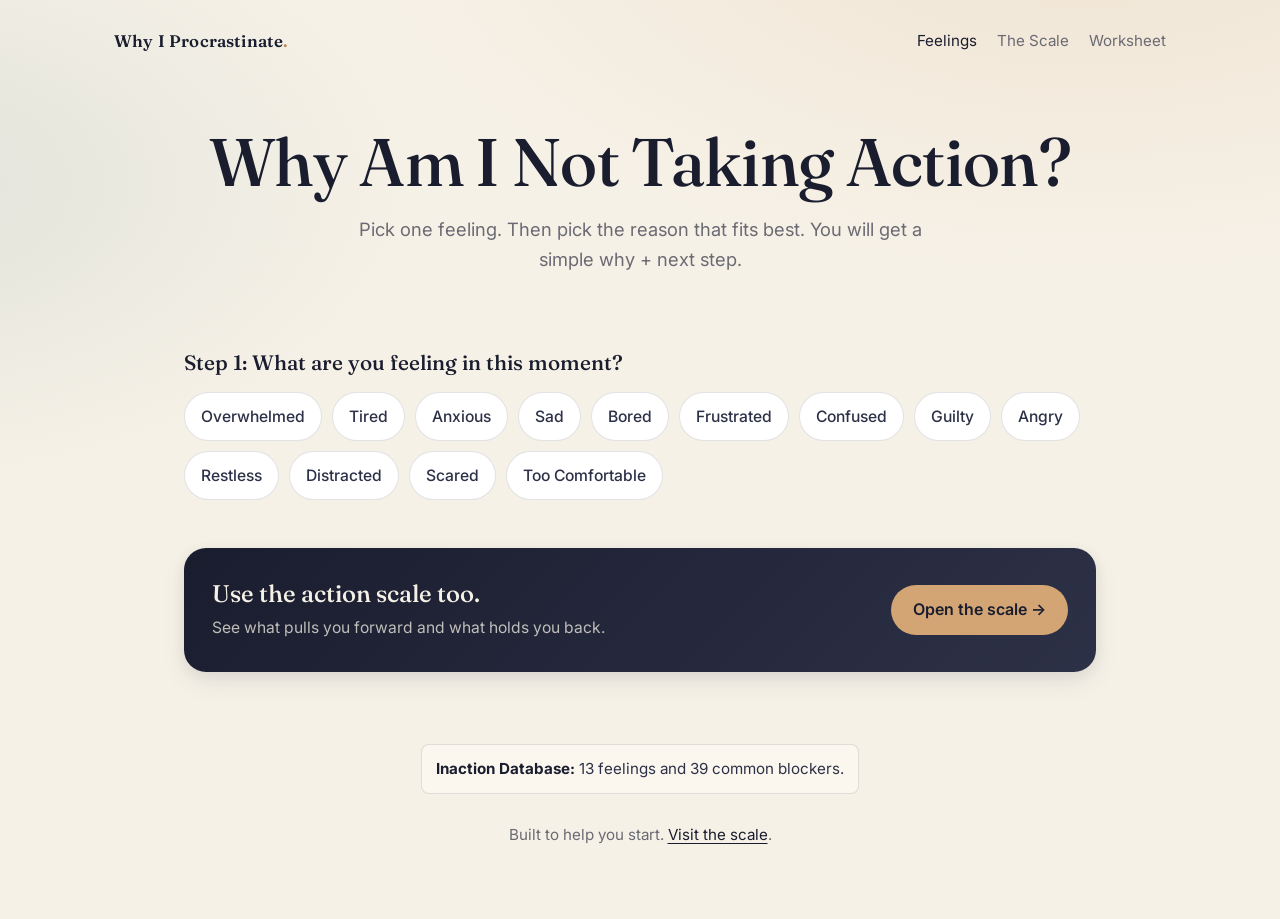
==== commit 4c40b7ce: "Revert landing page, keep localStorage persistence Remove the landing page, feelings.html, landing C" ====
--- a/index.html
+++ b/index.html
@@ -3,8 +3,8 @@
 <head>
 <meta charset="utf-8" />
 <meta name="viewport" content="width=device-width, initial-scale=1" />
-<title>Why I Procrastinate — Tools to help you start</title>
-<meta name="description" content="Three free tools to understand why you procrastinate and start taking action." />
+<title>Why am I not taking action? — Why I Procrastinate</title>
+<meta name="description" content="A simple guide to feelings that block action, plus clear reasons and easy next steps." />
 <link rel="preconnect" href="https://fonts.googleapis.com" />
 <link rel="preconnect" href="https://fonts.gstatic.com" crossorigin />
 <link href="https://fonts.googleapis.com/css2?family=Fraunces:ital,opsz,wght@0,9..144,400;0,9..144,500;0,9..144,600;1,9..144,400&family=Inter:wght@400;500;600&display=swap" rel="stylesheet" />
@@ -14,42 +14,35 @@
   <nav class="nav" aria-label="Primary">
     <a class="brand" href="index.html">Why I Procrastinate<span class="dot">.</span></a>
     <div class="links">
-      <a href="index.html" class="active">Home</a>
-      <a href="feelings.html">Feelings</a>
+      <a href="index.html" class="active">Feelings</a>
       <a href="scale.html">The Scale</a>
       <a href="worksheet.html">Worksheet</a>
     </div>
   </nav>
 
   <header class="hero">
-    <h1>Stop Wondering <em>Why</em>.<br>Start Taking Action.</h1>
-    <p class="sub">Three free tools to understand what holds you back and build the momentum to move forward.</p>
+    <h1 id="feelings-prompt">Why Am I Not Taking Action?</h1>
+    <p class="sub" id="feelings-helper">Pick one feeling. Then pick a reason. You will get a clear explanation and a simple next step.</p>
   </header>
 
   <main class="wrap">
-    <section class="landing-tools" aria-label="Tools">
-      <a class="landing-card" href="feelings.html">
-        <h3>Feelings Guide</h3>
-        <p>Pick what you're feeling. Get a clear explanation of why you're stuck and a simple next step to take right now.</p>
-        <span class="btn-secondary">Explore feelings &rarr;</span>
-      </a>
+    <section id="feelings-flow" class="feelings-flow" aria-label="Feeling and reason flow"></section>
 
-      <a class="landing-card" href="scale.html">
-        <h3>The Action Scale</h3>
-        <p>Weigh what pulls you toward action against what holds you back. Watch the balance tip as you think it through.</p>
-        <span class="btn-secondary">Open the scale &rarr;</span>
-      </a>
-
-      <a class="landing-card" href="worksheet.html">
-        <h3>Inspire Action Worksheet</h3>
-        <p>A guided 20-minute worksheet to build clarity, structure, and real momentum for meaningful change.</p>
-        <span class="btn-primary">Start the worksheet &rarr;</span>
-      </a>
-    </section>
+    <aside class="cta-bar">
+      <div>
+        <h3>Use the action scale too.</h3>
+        <p>See what pulls you forward and what holds you back.</p>
+      </div>
+      <a class="btn" href="scale.html">Open the scale &rarr;</a>
+    </aside>
   </main>
 
   <footer class="page-foot">
-    <p>Built to help you start.</p>
+    <p class="db-summary db-summary--footer" id="db-summary-footer"></p>
+    <p>Built to help you start. <a href="scale.html">Visit the scale</a>.</p>
   </footer>
+
+  <script src="assets/data.js"></script>
+  <script src="assets/emotions.js"></script>
 </body>
 </html>
--- a/assets/styles.css
+++ b/assets/styles.css
@@ -78,7 +78,7 @@
   text-decoration: none;
 }
 .nav .brand .dot { color: var(--gold-deep); }
-.nav .links { display: flex; flex-wrap: wrap; gap: 12px 20px; font-family: var(--sans); font-size: 0.95rem; }
+.nav .links { display: flex; gap: 20px; font-family: var(--sans); font-size: 0.95rem; }
 .nav .links a { text-decoration: none; color: var(--muted); }
 .nav .links a:hover, .nav .links a.active { color: var(--ink); }
 
@@ -118,56 +118,7 @@
 footer.page-foot a { color: var(--ink); }
 
 /* ==========================================================================
-   Page: Landing (index.html)
-   ========================================================================== */
-.landing-tools {
-  display: grid;
-  grid-template-columns: repeat(auto-fit, minmax(260px, 1fr));
-  gap: 24px;
-  margin: 0 0 64px;
-}
-
-.landing-card {
-  background: #fff;
-  border: 1px solid var(--line);
-  border-radius: var(--r-md);
-  padding: 28px 24px 32px;
-  box-shadow: var(--shadow-sm);
-  display: flex;
-  flex-direction: column;
-  gap: 8px;
-  text-decoration: none;
-  color: inherit;
-  transition: box-shadow 260ms var(--ease), transform 260ms var(--ease);
-}
-.landing-card:hover {
-  box-shadow: var(--shadow-md);
-  transform: translateY(-2px);
-}
-
-.landing-card h3 {
-  font-family: var(--serif);
-  font-weight: 500;
-  font-size: 1.3rem;
-  margin: 0;
-}
-
-.landing-card p {
-  color: var(--muted);
-  font-size: 0.98rem;
-  margin: 0 0 auto;
-  line-height: 1.55;
-}
-
-.landing-card .btn-primary,
-.landing-card .btn-secondary {
-  align-self: flex-start;
-  margin-top: 16px;
-  text-align: center;
-}
-
-/* ==========================================================================
-   Page: Feelings flow (feelings.html)
+   Page: Feelings flow (index.html)
    ========================================================================== */
 .feelings-flow {
   margin: 24px 0 48px;
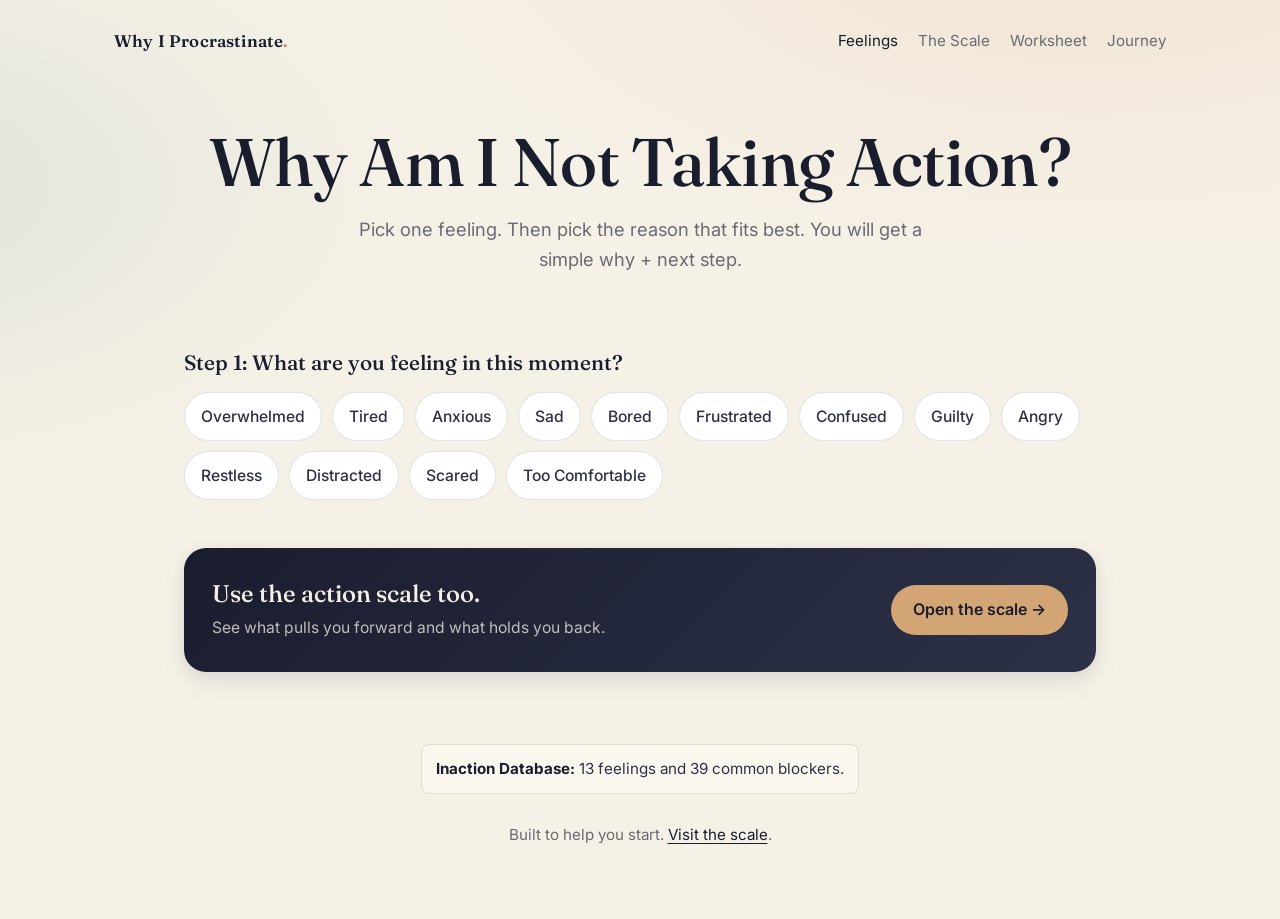
==== commit f22f3bd2: "Add public "Journey" progress page with example data A new progress.html page presents one person's " ====
--- a/index.html
+++ b/index.html
@@ -17,6 +17,7 @@
       <a href="index.html" class="active">Feelings</a>
       <a href="scale.html">The Scale</a>
       <a href="worksheet.html">Worksheet</a>
+      <a href="progress.html">Journey</a>
     </div>
   </nav>
 
--- a/assets/styles.css
+++ b/assets/styles.css
@@ -2557,3 +2557,388 @@
   .v2-toolbar-title { text-align: center; }
   .v2-toolbar-sub { max-width: none; text-align: center; margin: 2px auto 0; }
 }
+
+/* ==========================================================================
+   Journey / Progress page (progress.html)
+   ========================================================================== */
+.prog-wrap { padding-top: 18px; padding-bottom: 64px; }
+
+.prog-panel { margin: 28px 0; }
+.prog-section-title {
+  font-family: var(--serif);
+  font-weight: 500;
+  font-size: 1.35rem;
+  margin: 0 0 6px;
+}
+.prog-section-sub { margin: 0 0 16px; color: var(--muted); font-size: 0.95rem; }
+
+/* ---------- Hero ---------- */
+.prog-hero {
+  margin: 32px 0 8px;
+  padding: 28px;
+  background: var(--paper);
+  border: 1px solid var(--line);
+  border-radius: var(--r-lg);
+  box-shadow: var(--shadow-sm);
+}
+.prog-hero-inner { display: flex; align-items: center; gap: 24px; }
+.prog-avatar {
+  flex: 0 0 auto;
+  width: 78px; height: 78px;
+  border-radius: 50%;
+  background: linear-gradient(135deg, var(--gold), var(--terra));
+  color: var(--ink);
+  font-family: var(--serif);
+  font-weight: 600;
+  font-size: 2.2rem;
+  display: flex; align-items: center; justify-content: center;
+  box-shadow: var(--shadow-sm);
+}
+.prog-hero-text { flex: 1 1 auto; min-width: 0; }
+.prog-eyebrow {
+  margin: 0 0 2px;
+  font-family: var(--sans);
+  text-transform: uppercase;
+  letter-spacing: 0.14em;
+  font-size: 0.72rem;
+  color: var(--gold-deep);
+  font-weight: 600;
+}
+.prog-hero h1 {
+  font-family: var(--serif);
+  font-weight: 500;
+  margin: 0 0 8px;
+  font-size: 2rem;
+  line-height: 1.15;
+}
+.prog-identity { margin: 0 0 8px; font-size: 1.05rem; color: var(--ink); }
+.prog-identity strong { color: var(--terra-deep); font-weight: 600; }
+.prog-goal { margin: 0; color: var(--muted); font-size: 1rem; }
+
+/* ---------- Strip ---------- */
+.prog-strip {
+  margin: 12px 0 28px;
+  padding: 20px 24px;
+  background: var(--ink);
+  color: var(--cream);
+  border-radius: var(--r-lg);
+  box-shadow: var(--shadow-md);
+}
+.prog-strip-main {
+  display: grid;
+  grid-template-columns: auto auto 1fr;
+  gap: 22px;
+  align-items: center;
+}
+.prog-day { display: flex; flex-direction: column; }
+.prog-day .prog-big {
+  font-family: var(--serif);
+  font-weight: 500;
+  font-size: 2rem;
+  line-height: 1;
+}
+.prog-day .prog-sub { color: rgba(246, 241, 231, 0.65); font-size: 0.92rem; margin-top: 4px; }
+.prog-streak {
+  padding: 10px 18px;
+  border: 1px solid rgba(246, 241, 231, 0.18);
+  border-radius: 999px;
+  text-align: center;
+  background: rgba(212, 165, 116, 0.12);
+}
+.prog-streak-num {
+  display: block;
+  font-family: var(--serif);
+  font-weight: 600;
+  font-size: 1.6rem;
+  color: var(--gold);
+  line-height: 1;
+}
+.prog-streak-label { font-size: 0.75rem; letter-spacing: 0.08em; text-transform: uppercase; color: rgba(246, 241, 231, 0.75); }
+.prog-stats { font-size: 0.95rem; color: rgba(246, 241, 231, 0.88); }
+.prog-stats p { margin: 0; }
+.prog-stats .prog-last { margin-top: 4px; font-size: 0.88rem; color: rgba(246, 241, 231, 0.7); }
+.prog-stats strong { color: var(--cream); font-weight: 600; }
+
+/* ---------- SSMART commitment ---------- */
+.prog-ssmart {
+  background: var(--paper);
+  border: 1px solid var(--line);
+  border-radius: var(--r-md);
+  padding: 6px 20px;
+}
+.prog-ssmart-row {
+  display: grid;
+  grid-template-columns: 120px 1fr;
+  gap: 12px;
+  padding: 12px 0;
+  border-bottom: 1px solid var(--line);
+  align-items: baseline;
+}
+.prog-ssmart-row:last-child { border-bottom: 0; }
+.prog-ssmart-label {
+  text-transform: uppercase;
+  letter-spacing: 0.1em;
+  font-size: 0.72rem;
+  color: var(--gold-deep);
+  font-weight: 600;
+}
+.prog-ssmart-value { font-size: 1.05rem; color: var(--ink); }
+
+/* ---------- Tracker grid ---------- */
+.tracker-grid {
+  display: grid;
+  grid-template-columns: repeat(7, 1fr);
+  gap: 8px;
+  padding: 18px;
+  background: var(--paper);
+  border: 1px solid var(--line);
+  border-radius: var(--r-md);
+}
+.tracker-dow-row {
+  grid-column: 1 / -1;
+  display: grid;
+  grid-template-columns: repeat(7, 1fr);
+  gap: 8px;
+  margin-bottom: 2px;
+}
+.tracker-dow {
+  text-align: center;
+  text-transform: uppercase;
+  letter-spacing: 0.1em;
+  font-size: 0.7rem;
+  color: var(--muted);
+  font-weight: 600;
+  padding-bottom: 4px;
+}
+.tracker-dow-short { display: none; }
+
+.tracker-cell {
+  position: relative;
+  aspect-ratio: 1 / 1;
+  border-radius: 10px;
+  display: flex;
+  flex-direction: column;
+  align-items: center;
+  justify-content: center;
+  gap: 2px;
+  padding: 6px 4px;
+  font-size: 0.8rem;
+  color: var(--muted);
+  background: transparent;
+  border: 1px solid var(--line);
+  transition: transform 160ms var(--ease);
+}
+.tracker-cell:hover { transform: translateY(-1px); }
+.tracker-daynum {
+  font-family: var(--serif);
+  font-weight: 500;
+  font-size: 0.92rem;
+  color: inherit;
+  line-height: 1;
+}
+.tracker-glyph { display: flex; align-items: center; justify-content: center; height: 18px; }
+.tracker-glyph svg {
+  width: 20px; height: 20px;
+  fill: none;
+  stroke: currentColor;
+  stroke-width: 2.4;
+  stroke-linecap: round;
+  stroke-linejoin: round;
+}
+.tracker-note {
+  position: absolute;
+  bottom: 4px; left: 4px; right: 4px;
+  font-size: 0.62rem;
+  line-height: 1.15;
+  color: var(--terra-deep);
+  text-align: center;
+  max-height: 2.3em;
+  overflow: hidden;
+  text-overflow: ellipsis;
+  display: -webkit-box;
+  -webkit-line-clamp: 2;
+  -webkit-box-orient: vertical;
+}
+
+.tracker-cell--done {
+  background: var(--gold);
+  border-color: var(--gold-deep);
+  color: var(--ink);
+}
+.tracker-cell--done .tracker-glyph svg { stroke: var(--ink); }
+
+.tracker-cell--missed {
+  background: #fff5ef;
+  border-color: var(--terra);
+  color: var(--terra-deep);
+}
+.tracker-cell--missed .tracker-glyph svg { stroke: var(--terra-deep); }
+
+.tracker-cell--scheduled {
+  background: var(--cream);
+  border: 2px dashed var(--teal-deep);
+  color: var(--teal-deep);
+  box-shadow: 0 0 0 0 rgba(91, 138, 138, 0.35);
+  animation: trackerPulse 2.4s var(--ease) infinite;
+}
+.tracker-cell--scheduled .tracker-daynum { color: var(--teal-deep); font-weight: 600; }
+.tracker-pulse {
+  width: 10px; height: 10px;
+  border-radius: 50%;
+  background: var(--teal-deep);
+  box-shadow: 0 0 0 0 rgba(91, 138, 138, 0.45);
+  animation: trackerDotPulse 1.6s var(--ease) infinite;
+}
+
+.tracker-cell--rest {
+  border-style: dashed;
+  border-color: rgba(26, 29, 46, 0.08);
+  background: transparent;
+  color: rgba(107, 106, 115, 0.5);
+}
+
+.tracker-cell--future {
+  background: transparent;
+  border-color: var(--line);
+  color: var(--muted);
+}
+
+@keyframes trackerPulse {
+  0%, 100% { box-shadow: 0 0 0 0 rgba(91, 138, 138, 0.25); }
+  50%      { box-shadow: 0 0 0 8px rgba(91, 138, 138, 0); }
+}
+@keyframes trackerDotPulse {
+  0%, 100% { box-shadow: 0 0 0 0 rgba(91, 138, 138, 0.5); }
+  50%      { box-shadow: 0 0 0 6px rgba(91, 138, 138, 0); }
+}
+
+/* ---------- Why (pull / push) ---------- */
+.prog-why-grid {
+  display: grid;
+  grid-template-columns: 1fr 1fr;
+  gap: 16px;
+}
+.prog-why-card {
+  margin: 0;
+  padding: 20px;
+  border-radius: var(--r-md);
+  border: 1px solid var(--line);
+  background: var(--paper);
+}
+.prog-why-card blockquote {
+  margin: 0;
+  font-family: var(--serif);
+  font-size: 1.15rem;
+  line-height: 1.35;
+  color: var(--ink);
+}
+.prog-why-card figcaption {
+  margin-top: 10px;
+  font-size: 0.95rem;
+  color: var(--ink-soft);
+}
+.prog-why-feel {
+  margin: 8px 0 0;
+  font-style: italic;
+  color: var(--muted);
+  font-size: 0.9rem;
+}
+.prog-why-kicker {
+  margin: 0 0 10px;
+  text-transform: uppercase;
+  letter-spacing: 0.1em;
+  font-size: 0.7rem;
+  font-weight: 600;
+}
+.prog-why-card--pull { border-color: rgba(125, 160, 125, 0.45); background: linear-gradient(180deg, rgba(125,160,125,0.08), transparent 60%), var(--paper); }
+.prog-why-card--pull .prog-why-kicker { color: var(--sage-deep); }
+.prog-why-card--push { border-color: rgba(200, 118, 104, 0.35); background: linear-gradient(180deg, rgba(200,118,104,0.07), transparent 60%), var(--paper); }
+.prog-why-card--push .prog-why-kicker { color: var(--terra-deep); }
+
+/* ---------- Stakes ---------- */
+.prog-stakes {
+  display: flex;
+  gap: 18px;
+  align-items: flex-start;
+  padding: 20px;
+  border-radius: var(--r-md);
+  border: 1px solid var(--line);
+  background: var(--paper);
+}
+.prog-stakes-icon { font-size: 2.2rem; line-height: 1; }
+.prog-stakes-label { margin: 0; font-family: var(--serif); font-size: 1.1rem; color: var(--ink); }
+.prog-stakes-detail { margin: 6px 0 0; color: var(--ink-soft); }
+.prog-stakes-amount { margin: 8px 0 0; font-size: 0.9rem; color: var(--terra-deep); font-weight: 600; letter-spacing: 0.02em; }
+
+/* ---------- Fallbacks ---------- */
+.prog-fallbacks {
+  list-style: none;
+  margin: 0;
+  padding: 0;
+  display: grid;
+  grid-template-columns: repeat(2, 1fr);
+  gap: 12px;
+}
+.prog-fallback {
+  display: grid;
+  grid-template-columns: auto 1fr;
+  grid-template-rows: auto auto;
+  column-gap: 12px;
+  padding: 14px 16px;
+  border: 1px solid var(--line);
+  border-radius: var(--r-md);
+  background: var(--paper);
+}
+.prog-fallback-icon { grid-row: 1 / span 2; font-size: 1.6rem; align-self: center; }
+.prog-fallback-label { font-weight: 600; font-size: 0.78rem; letter-spacing: 0.08em; text-transform: uppercase; color: var(--gold-deep); }
+.prog-fallback-plan { color: var(--ink); font-size: 0.98rem; }
+.prog-fallback.is-empty .prog-fallback-plan { color: var(--muted); font-style: italic; }
+
+/* ---------- Latest reflection ---------- */
+.prog-latest {
+  margin: 0;
+  padding: 20px 22px;
+  border-left: 4px solid var(--gold);
+  background: var(--paper);
+  border-radius: 0 var(--r-md) var(--r-md) 0;
+}
+.prog-latest p {
+  margin: 0;
+  font-family: var(--serif);
+  font-size: 1.1rem;
+  line-height: 1.45;
+}
+.prog-latest footer { margin-top: 10px; color: var(--muted); font-size: 0.9rem; font-style: normal; }
+
+.prog-cta { margin-top: 36px; }
+
+/* ---------- Mobile ---------- */
+@media (max-width: 720px) {
+  .prog-hero-inner { gap: 16px; }
+  .prog-avatar { width: 60px; height: 60px; font-size: 1.7rem; }
+  .prog-hero h1 { font-size: 1.6rem; }
+
+  .prog-strip-main {
+    grid-template-columns: 1fr 1fr;
+    row-gap: 14px;
+  }
+  .prog-stats { grid-column: 1 / -1; }
+
+  .prog-why-grid { grid-template-columns: 1fr; }
+  .prog-fallbacks { grid-template-columns: 1fr; }
+
+  .prog-ssmart-row { grid-template-columns: 1fr; gap: 2px; padding: 10px 0; }
+
+  .tracker-grid { gap: 6px; padding: 12px; }
+  .tracker-dow-long { display: none; }
+  .tracker-dow-short { display: inline; }
+  .tracker-cell { padding: 4px 2px; }
+  .tracker-glyph svg { width: 16px; height: 16px; }
+  .tracker-note { font-size: 0.56rem; bottom: 2px; }
+}
+
+@media (max-width: 420px) {
+  .prog-hero { padding: 20px; }
+  .prog-hero-inner { flex-direction: column; align-items: flex-start; }
+}
+
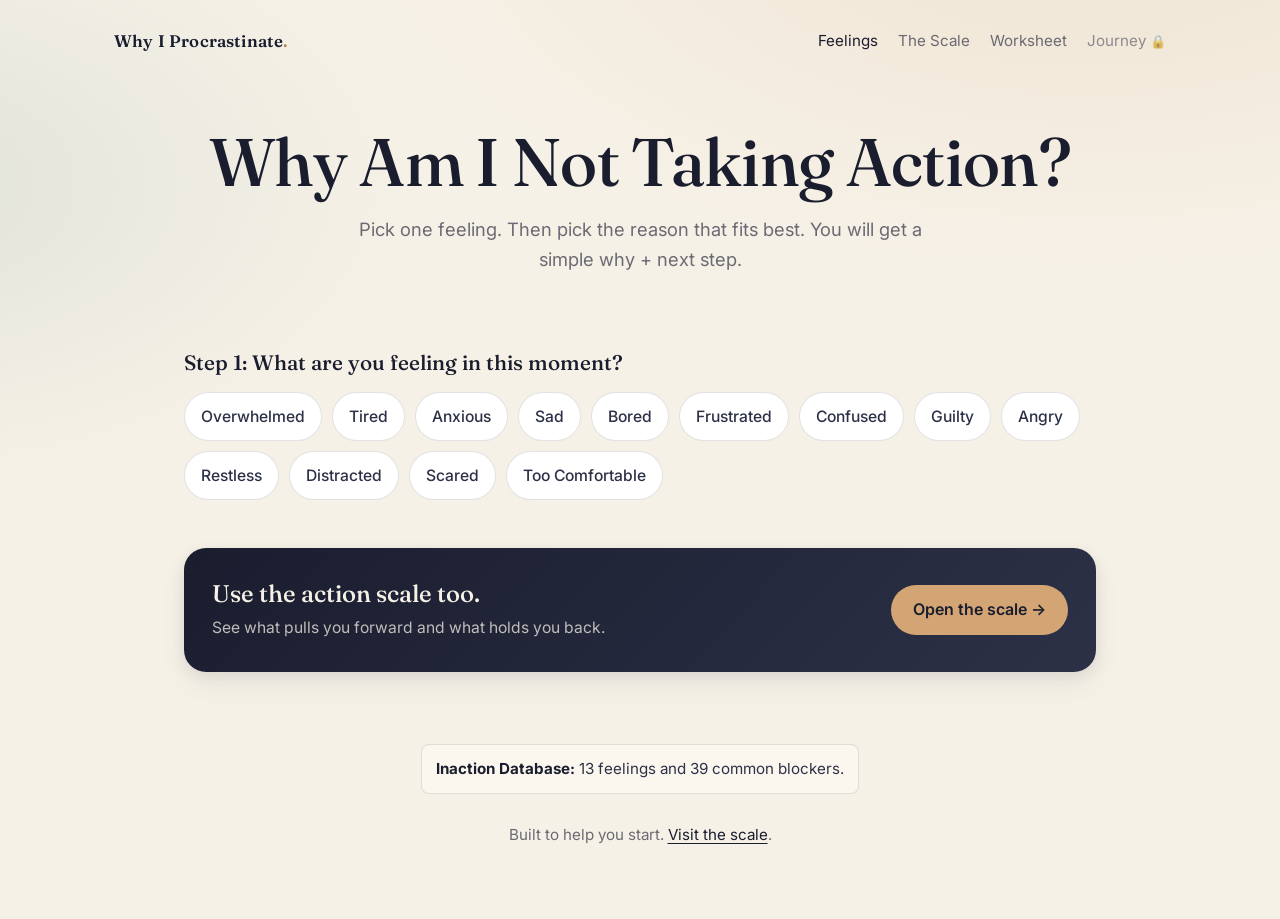
==== commit 30bd52fa: "Make Journey tab personal, editable, and locked behind the worksheet - Journey page now builds from " ====
--- a/index.html
+++ b/index.html
@@ -43,6 +43,7 @@
     <p>Built to help you start. <a href="scale.html">Visit the scale</a>.</p>
   </footer>
 
+  <script src="assets/nav-lock.js"></script>
   <script src="assets/data.js"></script>
   <script src="assets/emotions.js"></script>
 </body>
--- a/assets/styles.css
+++ b/assets/styles.css
@@ -2942,3 +2942,218 @@
   .prog-hero-inner { flex-direction: column; align-items: flex-start; }
 }
 
+/* ---------- Nav lock indicator ---------- */
+.nav .links a.is-locked {
+  display: inline-flex;
+  align-items: center;
+  gap: 4px;
+  opacity: 0.75;
+}
+.nav .links a.is-locked .nav-lock-icon {
+  font-size: 0.85em;
+  line-height: 1;
+  filter: grayscale(0.2);
+}
+
+/* ---------- Journey locked screen ---------- */
+.prog-lock {
+  margin: 48px auto;
+  max-width: 560px;
+  padding: 40px 32px;
+  background: var(--paper);
+  border: 1px solid var(--line);
+  border-radius: var(--r-lg);
+  box-shadow: var(--shadow-sm);
+  text-align: center;
+}
+.prog-lock-icon {
+  width: 72px; height: 72px;
+  margin: 0 auto 18px;
+  border-radius: 50%;
+  background: var(--cream);
+  color: var(--ink-soft);
+  display: flex; align-items: center; justify-content: center;
+  border: 1px solid var(--line);
+}
+.prog-lock h1 {
+  font-family: var(--serif);
+  font-weight: 500;
+  font-size: 1.6rem;
+  margin: 6px 0 12px;
+  line-height: 1.25;
+}
+.prog-lock-sub { color: var(--muted); margin: 0 0 24px; line-height: 1.55; }
+.prog-lock-actions {
+  display: flex; flex-direction: column; align-items: center; gap: 10px;
+}
+.prog-lock-demo { color: var(--muted); font-size: 0.9rem; text-decoration: underline; }
+.prog-lock-demo:hover { color: var(--ink); }
+
+.prog-demo-banner {
+  margin: 16px 0 0;
+  padding: 10px 14px;
+  background: var(--cream);
+  border: 1px solid var(--line);
+  border-radius: var(--r-sm);
+  color: var(--muted);
+  font-size: 0.9rem;
+  text-align: center;
+}
+.prog-demo-banner a { color: var(--ink); font-weight: 500; }
+
+/* ---------- Editable tracker cells ---------- */
+.prog-tracker.is-editable .tracker-cell,
+#progTracker.is-editable .tracker-cell {
+  cursor: pointer;
+}
+.prog-tracker.is-editable .tracker-cell:focus-visible,
+#progTracker.is-editable .tracker-cell:hover {
+  box-shadow: 0 0 0 2px var(--gold-deep);
+}
+.tracker-cell--pending {
+  background: transparent;
+  border: 1px dashed var(--line);
+  color: var(--muted);
+}
+.tracker-dot {
+  width: 6px; height: 6px; border-radius: 50%;
+  background: var(--muted); opacity: 0.55;
+  display: inline-block;
+}
+
+/* ---------- Tracker cell editor popover ---------- */
+.tracker-editor {
+  z-index: 100;
+  width: min(320px, calc(100vw - 24px));
+  background: var(--paper);
+  border: 1px solid var(--line);
+  border-radius: var(--r-md);
+  box-shadow: 0 20px 40px rgba(26, 29, 46, 0.18);
+  padding: 14px 16px 16px;
+  font-family: var(--sans);
+  color: var(--ink);
+}
+.tracker-editor-head {
+  display: flex; align-items: center; justify-content: space-between;
+  margin-bottom: 10px;
+}
+.tracker-editor-head strong { font-family: var(--serif); font-size: 1.05rem; font-weight: 500; }
+.tracker-editor-close {
+  border: 0; background: transparent; font-size: 1.4rem; line-height: 1;
+  cursor: pointer; color: var(--muted); padding: 0 4px;
+}
+.tracker-editor-close:hover { color: var(--ink); }
+.tracker-editor-hint { color: var(--muted); font-size: 0.85rem; margin: 0 0 10px; }
+.tracker-editor-statuses {
+  display: grid; grid-template-columns: repeat(4, 1fr); gap: 6px; margin-bottom: 12px;
+}
+.tracker-editor-status {
+  display: flex; flex-direction: column; align-items: center; gap: 2px;
+  padding: 8px 4px;
+  border: 1px solid var(--line);
+  border-radius: 8px;
+  background: transparent;
+  font-size: 0.78rem;
+  color: var(--ink);
+  cursor: pointer;
+  transition: background 120ms var(--ease), border-color 120ms var(--ease), transform 120ms var(--ease);
+}
+.tracker-editor-status:hover { transform: translateY(-1px); }
+.tracker-editor-status.is-selected {
+  background: var(--gold);
+  border-color: var(--gold-deep);
+}
+.tracker-editor-glyph { font-size: 1rem; font-weight: 600; }
+.tracker-editor-note-label {
+  display: block; font-size: 0.78rem; color: var(--muted);
+  text-transform: uppercase; letter-spacing: 0.08em; margin-bottom: 4px;
+}
+.tracker-editor-note {
+  width: 100%;
+  border: 1px solid var(--line);
+  border-radius: 8px;
+  padding: 8px 10px;
+  font-family: inherit;
+  font-size: 0.92rem;
+  color: var(--ink);
+  background: var(--cream);
+  resize: vertical;
+}
+.tracker-editor-note:focus {
+  outline: none;
+  border-color: var(--gold-deep);
+  background: #fff;
+}
+.tracker-editor-foot {
+  display: flex; justify-content: space-between; align-items: center; margin-top: 12px; gap: 8px;
+}
+.tracker-editor-clear {
+  border: 0; background: transparent;
+  color: var(--muted); font-size: 0.88rem; cursor: pointer;
+  padding: 6px 4px;
+}
+.tracker-editor-clear:hover { color: var(--terra-deep); text-decoration: underline; }
+
+/* ---------- Reflections editor ---------- */
+.prog-reflection-form {
+  margin: 8px 0 20px;
+  padding: 14px;
+  background: var(--paper);
+  border: 1px solid var(--line);
+  border-radius: var(--r-md);
+}
+.prog-reflection-input {
+  width: 100%;
+  border: 1px solid var(--line);
+  border-radius: 8px;
+  padding: 10px 12px;
+  font-family: inherit;
+  font-size: 0.98rem;
+  color: var(--ink);
+  background: var(--cream);
+  resize: vertical;
+}
+.prog-reflection-input:focus {
+  outline: none;
+  border-color: var(--gold-deep);
+  background: #fff;
+}
+.prog-reflection-foot {
+  display: flex; justify-content: flex-end; margin-top: 10px;
+}
+.prog-reflection-list {
+  list-style: none; padding: 0; margin: 0;
+  display: flex; flex-direction: column; gap: 12px;
+}
+.prog-reflection {
+  position: relative;
+  background: var(--paper);
+  border: 1px solid var(--line);
+  border-left: 4px solid var(--gold);
+  border-radius: 0 var(--r-md) var(--r-md) 0;
+  padding: 14px 16px 14px 18px;
+}
+.prog-reflection blockquote { margin: 0; }
+.prog-reflection blockquote p {
+  margin: 0;
+  font-family: var(--serif);
+  font-size: 1.02rem;
+  line-height: 1.5;
+}
+.prog-reflection blockquote footer {
+  margin-top: 6px;
+  color: var(--muted);
+  font-size: 0.82rem;
+  font-style: normal;
+}
+.prog-reflection-remove {
+  position: absolute;
+  top: 10px; right: 12px;
+  border: 0; background: transparent;
+  color: var(--muted); font-size: 0.78rem; cursor: pointer;
+  padding: 4px 6px;
+  border-radius: 4px;
+}
+.prog-reflection-remove:hover { color: var(--terra-deep); background: #fff5ef; }
+.prog-reflection-empty { color: var(--muted); font-style: italic; margin: 0; }
+
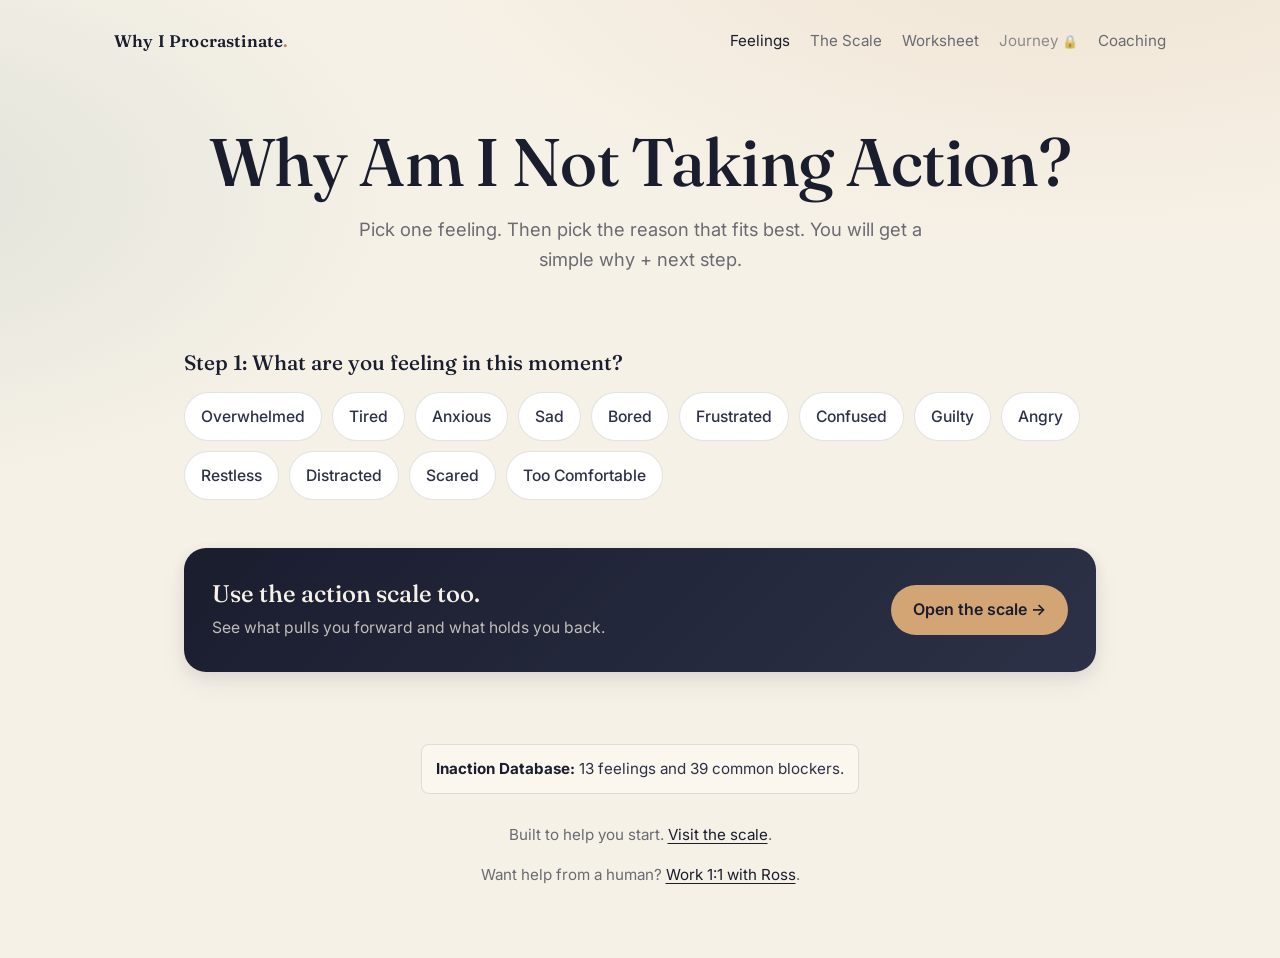
==== commit 6a9b6113: "Add 1:1 coaching landing page with footer links Adds a dedicated coaching.html landing page for Ross" ====
--- a/index.html
+++ b/index.html
@@ -18,6 +18,7 @@
       <a href="scale.html">The Scale</a>
       <a href="worksheet.html">Worksheet</a>
       <a href="progress.html">Journey</a>
+      <a href="coaching.html">Coaching</a>
     </div>
   </nav>
 
@@ -41,6 +42,7 @@
   <footer class="page-foot">
     <p class="db-summary db-summary--footer" id="db-summary-footer"></p>
     <p>Built to help you start. <a href="scale.html">Visit the scale</a>.</p>
+    <p>Want help from a human? <a href="coaching.html">Work 1:1 with Ross</a>.</p>
   </footer>
 
   <script src="assets/nav-lock.js"></script>
--- a/assets/styles.css
+++ b/assets/styles.css
@@ -3157,3 +3157,339 @@
 .prog-reflection-remove:hover { color: var(--terra-deep); background: #fff5ef; }
 .prog-reflection-empty { color: var(--muted); font-style: italic; margin: 0; }
 
+/* ==========================================================================
+   Page: Coaching (coaching.html)
+   ========================================================================== */
+.coach-hero { padding-bottom: 24px; }
+.coach-eyebrow {
+  font-family: var(--sans);
+  font-size: 0.78rem;
+  letter-spacing: 0.18em;
+  text-transform: uppercase;
+  color: var(--gold-deep);
+  font-weight: 600;
+  margin: 0 0 14px;
+}
+.coach-hero-cta {
+  margin: 26px auto 0;
+  display: flex;
+  flex-direction: column;
+  align-items: center;
+  gap: 12px;
+}
+.coach-cta {
+  display: inline-block;
+  padding: 14px 26px;
+  border-radius: 999px;
+  font-weight: 600;
+  text-decoration: none;
+  background: var(--ink);
+  color: var(--cream);
+  transition: transform 180ms var(--ease), background 180ms var(--ease);
+}
+.coach-cta:hover { background: var(--ink-soft); color: var(--cream); transform: translateY(-1px); }
+.coach-cta--full { display: block; text-align: center; margin-top: 20px; }
+.coach-hero-meta {
+  font-size: 0.92rem;
+  color: var(--muted);
+  margin: 0;
+  display: inline-flex;
+  align-items: center;
+  gap: 8px;
+}
+.coach-dot {
+  width: 8px; height: 8px; border-radius: 50%;
+  background: var(--terra);
+  box-shadow: 0 0 0 4px rgba(200, 118, 104, 0.18);
+  display: inline-block;
+}
+.coach-trust-row {
+  list-style: none;
+  margin: 30px 0 0;
+  padding: 0;
+  display: flex;
+  justify-content: center;
+  gap: 28px;
+  flex-wrap: wrap;
+  color: var(--muted);
+  font-size: 0.95rem;
+}
+.coach-trust-row li {
+  position: relative;
+}
+.coach-trust-row li + li::before {
+  content: "·";
+  position: absolute;
+  left: -16px;
+  color: var(--gold-deep);
+}
+
+.coach-main { padding-bottom: 24px; }
+.coach-section {
+  margin: 56px 0;
+}
+.coach-section--paper {
+  background: var(--paper);
+  border: 1px solid var(--line);
+  border-radius: var(--r-lg);
+  padding: 44px 36px;
+  box-shadow: var(--shadow-sm);
+}
+.coach-label {
+  font-family: var(--sans);
+  font-size: 0.72rem;
+  letter-spacing: 0.18em;
+  text-transform: uppercase;
+  color: var(--gold-deep);
+  font-weight: 600;
+  margin: 0 0 10px;
+}
+.coach-h2 {
+  font-family: var(--serif);
+  font-weight: 500;
+  font-size: clamp(1.7rem, 3.4vw, 2.4rem);
+  line-height: 1.15;
+  margin: 0 0 18px;
+  color: var(--ink);
+  letter-spacing: -0.005em;
+}
+.coach-h2 em { font-style: italic; color: var(--gold-deep); font-weight: 400; }
+.coach-lead {
+  font-size: 1.08rem;
+  color: var(--ink-soft);
+  max-width: 680px;
+  margin: 0 0 22px;
+}
+.coach-lead--tight { margin-top: 22px; }
+
+.coach-problems {
+  list-style: none;
+  padding: 0;
+  margin: 0;
+  display: grid;
+  grid-template-columns: repeat(2, minmax(0, 1fr));
+  gap: 14px 22px;
+}
+.coach-problems li {
+  background: #fff;
+  border: 1px solid var(--line);
+  border-radius: var(--r-md);
+  padding: 16px 18px;
+  color: var(--ink-soft);
+  font-size: 0.98rem;
+  line-height: 1.5;
+}
+.coach-problems li strong { color: var(--ink); display: block; margin-bottom: 2px; font-weight: 600; }
+
+.coach-steps {
+  display: grid;
+  grid-template-columns: repeat(3, minmax(0, 1fr));
+  gap: 22px;
+  margin-top: 8px;
+}
+.coach-step {
+  background: #fff;
+  border: 1px solid var(--line);
+  border-radius: var(--r-md);
+  padding: 22px 20px;
+}
+.coach-step-num {
+  font-family: var(--serif);
+  font-size: 1.4rem;
+  color: var(--gold-deep);
+  margin-bottom: 6px;
+}
+.coach-step h3 {
+  font-family: var(--serif);
+  font-weight: 500;
+  font-size: 1.2rem;
+  margin: 0 0 8px;
+  color: var(--ink);
+}
+.coach-step p { margin: 0; color: var(--ink-soft); font-size: 0.98rem; }
+
+.coach-testimonials {
+  display: grid;
+  grid-template-columns: repeat(3, minmax(0, 1fr));
+  gap: 20px;
+  margin-top: 8px;
+}
+.coach-quote {
+  background: var(--paper);
+  border: 1px solid var(--line);
+  border-left: 3px solid var(--gold-deep);
+  border-radius: var(--r-md);
+  padding: 20px 22px;
+  margin: 0;
+}
+.coach-quote blockquote {
+  margin: 0 0 10px;
+  font-family: var(--serif);
+  font-size: 1.02rem;
+  line-height: 1.5;
+  color: var(--ink);
+}
+.coach-quote figcaption {
+  font-size: 0.88rem;
+  color: var(--muted);
+}
+
+.coach-about {
+  display: grid;
+  grid-template-columns: 1.3fr 1fr;
+  gap: 32px;
+  align-items: center;
+}
+.coach-about-copy p { color: var(--ink-soft); margin: 0 0 12px; }
+.coach-about-card {
+  background: #fff;
+  border: 1px solid var(--line);
+  border-radius: var(--r-md);
+  padding: 22px;
+  display: grid;
+  gap: 14px;
+}
+.coach-about-stat {
+  margin: 0;
+  display: flex;
+  align-items: baseline;
+  justify-content: space-between;
+  gap: 16px;
+  padding-bottom: 12px;
+  border-bottom: 1px solid var(--line);
+}
+.coach-about-stat:last-child { padding-bottom: 0; border-bottom: 0; }
+.coach-about-stat strong {
+  font-family: var(--serif);
+  font-size: 1.6rem;
+  font-weight: 500;
+  color: var(--ink);
+}
+.coach-about-stat span { color: var(--muted); font-size: 0.92rem; }
+
+.coach-offer {
+  display: grid;
+  grid-template-columns: 1.4fr 1fr;
+  gap: 24px;
+  margin-top: 8px;
+}
+.coach-offer-card {
+  background: #fff;
+  border: 1px solid var(--line);
+  border-radius: var(--r-lg);
+  padding: 32px 30px;
+  box-shadow: var(--shadow-md);
+}
+.coach-offer-name {
+  font-family: var(--serif);
+  font-size: 1.25rem;
+  color: var(--ink);
+  margin: 0 0 4px;
+}
+.coach-offer-price {
+  margin: 0 0 18px;
+  display: flex;
+  align-items: baseline;
+  gap: 12px;
+  flex-wrap: wrap;
+}
+.coach-offer-amount {
+  font-family: var(--serif);
+  font-size: 2.4rem;
+  font-weight: 500;
+  color: var(--ink);
+}
+.coach-offer-unit { color: var(--muted); font-size: 0.95rem; }
+.coach-offer-list {
+  list-style: none;
+  padding: 0;
+  margin: 0 0 18px;
+  display: grid;
+  gap: 10px;
+}
+.coach-offer-list li {
+  padding-left: 24px;
+  position: relative;
+  color: var(--ink-soft);
+  font-size: 0.98rem;
+}
+.coach-offer-list li::before {
+  content: "";
+  position: absolute;
+  left: 0; top: 8px;
+  width: 14px; height: 8px;
+  border-left: 2px solid var(--sage-deep);
+  border-bottom: 2px solid var(--sage-deep);
+  transform: rotate(-45deg);
+}
+.coach-offer-foot {
+  margin: 14px 0 0;
+  color: var(--muted);
+  font-size: 0.9rem;
+  text-align: center;
+}
+.coach-risk {
+  background: var(--paper);
+  border: 1px solid var(--line);
+  border-radius: var(--r-lg);
+  padding: 26px 24px;
+}
+.coach-risk h3 {
+  font-family: var(--serif);
+  font-weight: 500;
+  font-size: 1.1rem;
+  margin: 0 0 6px;
+  color: var(--ink);
+}
+.coach-risk h3 + p { margin: 0 0 18px; color: var(--ink-soft); font-size: 0.96rem; }
+.coach-risk p:last-child { margin-bottom: 0; }
+
+.coach-faq {
+  display: grid;
+  gap: 10px;
+  margin-top: 8px;
+}
+.coach-faq details {
+  background: #fff;
+  border: 1px solid var(--line);
+  border-radius: var(--r-md);
+  padding: 14px 18px;
+}
+.coach-faq summary {
+  cursor: pointer;
+  font-weight: 600;
+  color: var(--ink);
+  list-style: none;
+  position: relative;
+  padding-right: 24px;
+}
+.coach-faq summary::-webkit-details-marker { display: none; }
+.coach-faq summary::after {
+  content: "+";
+  position: absolute;
+  right: 0; top: -2px;
+  color: var(--gold-deep);
+  font-size: 1.3rem;
+  font-weight: 400;
+  transition: transform 200ms var(--ease);
+}
+.coach-faq details[open] summary::after { content: "−"; }
+.coach-faq details p {
+  margin: 10px 0 0;
+  color: var(--ink-soft);
+  font-size: 0.98rem;
+}
+
+.coach-final { margin-top: 24px; }
+
+@media (max-width: 720px) {
+  .coach-problems { grid-template-columns: 1fr; }
+  .coach-steps { grid-template-columns: 1fr; }
+  .coach-testimonials { grid-template-columns: 1fr; }
+  .coach-about { grid-template-columns: 1fr; }
+  .coach-offer { grid-template-columns: 1fr; }
+  .coach-section--paper { padding: 28px 20px; }
+  .coach-trust-row { gap: 18px; }
+  .coach-trust-row li + li::before { left: -12px; }
+}
+
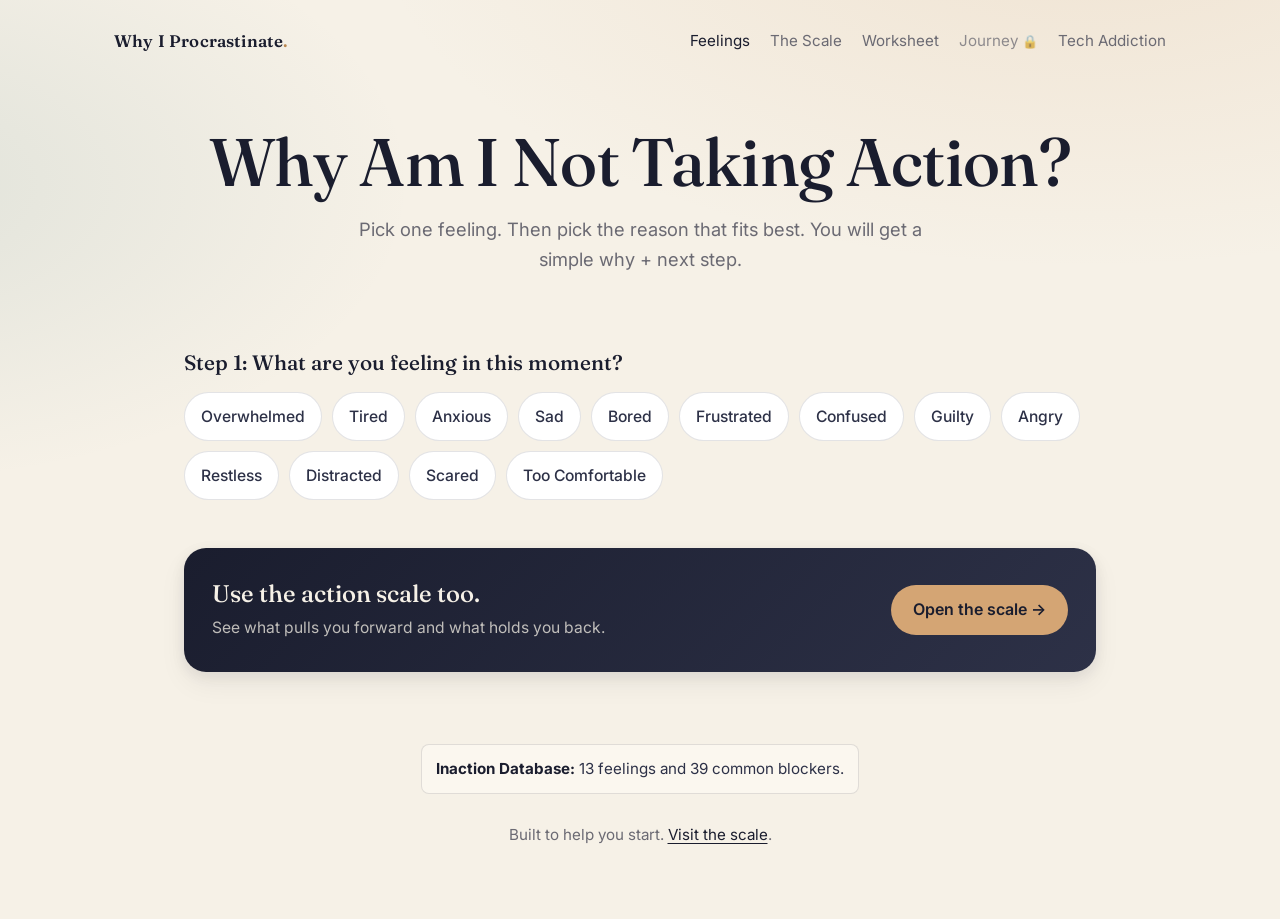
==== commit 217edacc: "Add dedicated Tech Addiction tab with tracker + editable boxes Creates a standalone page (tech.html)" ====
--- a/index.html
+++ b/index.html
@@ -18,7 +18,7 @@
       <a href="scale.html">The Scale</a>
       <a href="worksheet.html">Worksheet</a>
       <a href="progress.html">Journey</a>
-      <a href="coaching.html">Coaching</a>
+      <a href="tech.html">Tech Addiction</a>
     </div>
   </nav>
 
@@ -42,7 +42,6 @@
   <footer class="page-foot">
     <p class="db-summary db-summary--footer" id="db-summary-footer"></p>
     <p>Built to help you start. <a href="scale.html">Visit the scale</a>.</p>
-    <p>Want help from a human? <a href="coaching.html">Work 1:1 with Ross</a>.</p>
   </footer>
 
   <script src="assets/nav-lock.js"></script>
--- a/assets/styles.css
+++ b/assets/styles.css
@@ -2563,7 +2563,36 @@
    ========================================================================== */
 .prog-wrap { padding-top: 18px; padding-bottom: 64px; }
 
-.prog-panel { margin: 28px 0; }
+.prog-panel { margin: 22px 0; }
+
+/* ---------- View switcher ---------- */
+.prog-view-switch {
+  display: flex;
+  gap: 8px;
+  margin: 14px 0 4px;
+  padding: 4px;
+  border-radius: 999px;
+  background: var(--paper);
+  border: 1px solid var(--line);
+  width: max-content;
+}
+.prog-view-switch .prog-view-btn {
+  padding: 8px 18px;
+  font-size: 0.92rem;
+  border: 1px solid transparent;
+  background: transparent;
+  color: var(--ink-soft);
+}
+.prog-view-switch .prog-view-btn:hover { transform: none; border-color: transparent; }
+.prog-view-switch .prog-view-btn.is-selected {
+  background: var(--ink);
+  border-color: var(--ink);
+  color: var(--cream);
+}
+.prog-today-view,
+.prog-plan-view { display: block; }
+.prog-today-view[hidden],
+.prog-plan-view[hidden] { display: none; }
 .prog-section-title {
   font-family: var(--serif);
   font-weight: 500;
@@ -2837,12 +2866,6 @@
   font-size: 0.95rem;
   color: var(--ink-soft);
 }
-.prog-why-feel {
-  margin: 8px 0 0;
-  font-style: italic;
-  color: var(--muted);
-  font-size: 0.9rem;
-}
 .prog-why-kicker {
   margin: 0 0 10px;
   text-transform: uppercase;
@@ -2894,6 +2917,186 @@
 .prog-fallback-plan { color: var(--ink); font-size: 0.98rem; }
 .prog-fallback.is-empty .prog-fallback-plan { color: var(--muted); font-style: italic; }
 
+/* ---------- Where you started (facts + forgive) ---------- */
+.prog-start-grid {
+  display: grid;
+  grid-template-columns: 1fr 1fr;
+  gap: 16px;
+}
+.prog-start-block {
+  margin: 0;
+  padding: 16px 18px;
+  border: 1px solid var(--line);
+  border-radius: var(--r-md);
+  background: var(--paper);
+}
+.prog-start-block p { margin: 0 0 8px; color: var(--ink); line-height: 1.45; font-size: 0.95rem; }
+.prog-start-block p:last-child { margin-bottom: 0; }
+.prog-start-kicker {
+  margin: 0 0 8px !important;
+  text-transform: uppercase;
+  letter-spacing: 0.1em;
+  font-size: 0.7rem;
+  font-weight: 600;
+  color: var(--gold-deep);
+}
+.prog-start-block--forgive .prog-start-kicker { color: var(--terra-deep); }
+
+/* ---------- Current problems ---------- */
+.prog-current-list {
+  list-style: none;
+  margin: 0;
+  padding: 0;
+  display: grid;
+  grid-template-columns: 1fr 1fr;
+  gap: 14px;
+}
+.prog-current-item {
+  padding: 18px 20px;
+  border: 1px solid var(--line);
+  border-radius: var(--r-md);
+  background: var(--paper);
+}
+.prog-current-problem {
+  margin: 0 0 10px;
+  font-family: var(--serif);
+  font-size: 1.1rem;
+  line-height: 1.35;
+  color: var(--ink);
+}
+.prog-current-row {
+  display: grid;
+  grid-template-columns: 110px 1fr;
+  gap: 10px;
+  margin: 6px 0;
+  align-items: baseline;
+  font-size: 0.95rem;
+  color: var(--ink-soft);
+}
+.prog-current-label {
+  text-transform: uppercase;
+  letter-spacing: 0.08em;
+  font-size: 0.7rem;
+  font-weight: 600;
+  color: var(--muted);
+}
+/* ---------- Distractions ---------- */
+.prog-distractions {
+  list-style: none;
+  margin: 0;
+  padding: 0;
+  display: grid;
+  grid-template-columns: repeat(auto-fill, minmax(220px, 1fr));
+  gap: 10px;
+}
+.prog-distraction {
+  display: flex;
+  justify-content: space-between;
+  align-items: baseline;
+  gap: 12px;
+  padding: 12px 16px;
+  border: 1px solid var(--line);
+  border-radius: var(--r-md);
+  background: var(--paper);
+}
+.prog-distraction-what { font-weight: 500; color: var(--ink); }
+.prog-distraction-tactic {
+  font-size: 0.72rem;
+  text-transform: uppercase;
+  letter-spacing: 0.08em;
+  font-weight: 600;
+  color: var(--teal-deep);
+}
+
+/* ---------- Resistance (friction reducers) ---------- */
+.prog-resistance-list {
+  list-style: none;
+  margin: 0;
+  padding: 0;
+  display: grid;
+  grid-template-columns: repeat(3, 1fr);
+  gap: 10px;
+}
+.prog-resistance {
+  padding: 12px 14px;
+  border: 1px solid var(--line);
+  border-left: 3px solid var(--sage-deep);
+  border-radius: var(--r-md);
+  background: var(--paper);
+}
+.prog-resistance-title {
+  margin: 0 0 4px;
+  font-family: var(--serif);
+  font-weight: 500;
+  font-size: 0.95rem;
+  color: var(--ink);
+}
+.prog-resistance-detail {
+  margin: 0;
+  color: var(--ink-soft);
+  font-size: 0.88rem;
+  line-height: 1.4;
+}
+
+/* ---------- Accountability ---------- */
+.prog-accountability {
+  padding: 18px 22px;
+  border: 1px solid var(--line);
+  border-radius: var(--r-md);
+  background: var(--paper);
+}
+.prog-accountability p {
+  margin: 0 0 10px;
+  color: var(--ink);
+  line-height: 1.5;
+}
+.prog-accountability p:last-child { margin-bottom: 0; }
+
+/* ---------- Missed-day plan ---------- */
+.prog-missed {
+  display: grid;
+  grid-template-columns: 1fr 1fr;
+  gap: 14px;
+}
+.prog-missed-mantra {
+  margin: 0;
+  padding: 18px 22px;
+  border-left: 4px solid var(--terra);
+  background: var(--paper);
+  border-radius: 0 var(--r-md) var(--r-md) 0;
+}
+.prog-missed-mantra p {
+  margin: 0;
+  font-family: var(--serif);
+  font-size: 1.1rem;
+  line-height: 1.4;
+  color: var(--ink);
+}
+.prog-missed-mantra footer {
+  margin-top: 10px;
+  text-transform: uppercase;
+  letter-spacing: 0.1em;
+  font-size: 0.7rem;
+  font-weight: 600;
+  color: var(--terra-deep);
+  font-style: normal;
+}
+.prog-missed-restart {
+  padding: 18px 22px;
+  border: 1px solid var(--line);
+  border-radius: var(--r-md);
+  background: var(--paper);
+}
+.prog-missed-label {
+  margin: 0 0 8px;
+  text-transform: uppercase;
+  letter-spacing: 0.1em;
+  font-size: 0.7rem;
+  font-weight: 600;
+  color: var(--gold-deep);
+}
+.prog-missed-restart p:last-child { margin: 0; color: var(--ink); line-height: 1.5; }
+
 /* ---------- Latest reflection ---------- */
 .prog-latest {
   margin: 0;
@@ -2926,6 +3129,12 @@
 
   .prog-why-grid { grid-template-columns: 1fr; }
   .prog-fallbacks { grid-template-columns: 1fr; }
+  .prog-start-grid { grid-template-columns: 1fr; }
+  .prog-current-list { grid-template-columns: 1fr; }
+  .prog-resistance-list { grid-template-columns: 1fr; }
+  .prog-missed { grid-template-columns: 1fr; }
+  .prog-missed-mantra { border-radius: var(--r-md); }
+  .prog-view-switch { width: 100%; justify-content: center; }
 
   .prog-ssmart-row { grid-template-columns: 1fr; gap: 2px; padding: 10px 0; }
 
@@ -3003,11 +3212,14 @@
 
 /* ---------- Editable tracker cells ---------- */
 .prog-tracker.is-editable .tracker-cell,
-#progTracker.is-editable .tracker-cell {
+#progTracker.is-editable .tracker-cell,
+#techTracker.is-editable .tracker-cell {
   cursor: pointer;
 }
 .prog-tracker.is-editable .tracker-cell:focus-visible,
-#progTracker.is-editable .tracker-cell:hover {
+#progTracker.is-editable .tracker-cell:hover,
+#techTracker.is-editable .tracker-cell:hover,
+#techTracker.is-editable .tracker-cell:focus-visible {
   box-shadow: 0 0 0 2px var(--gold-deep);
 }
 .tracker-cell--pending {
@@ -3157,339 +3369,3 @@
 .prog-reflection-remove:hover { color: var(--terra-deep); background: #fff5ef; }
 .prog-reflection-empty { color: var(--muted); font-style: italic; margin: 0; }
 
-/* ==========================================================================
-   Page: Coaching (coaching.html)
-   ========================================================================== */
-.coach-hero { padding-bottom: 24px; }
-.coach-eyebrow {
-  font-family: var(--sans);
-  font-size: 0.78rem;
-  letter-spacing: 0.18em;
-  text-transform: uppercase;
-  color: var(--gold-deep);
-  font-weight: 600;
-  margin: 0 0 14px;
-}
-.coach-hero-cta {
-  margin: 26px auto 0;
-  display: flex;
-  flex-direction: column;
-  align-items: center;
-  gap: 12px;
-}
-.coach-cta {
-  display: inline-block;
-  padding: 14px 26px;
-  border-radius: 999px;
-  font-weight: 600;
-  text-decoration: none;
-  background: var(--ink);
-  color: var(--cream);
-  transition: transform 180ms var(--ease), background 180ms var(--ease);
-}
-.coach-cta:hover { background: var(--ink-soft); color: var(--cream); transform: translateY(-1px); }
-.coach-cta--full { display: block; text-align: center; margin-top: 20px; }
-.coach-hero-meta {
-  font-size: 0.92rem;
-  color: var(--muted);
-  margin: 0;
-  display: inline-flex;
-  align-items: center;
-  gap: 8px;
-}
-.coach-dot {
-  width: 8px; height: 8px; border-radius: 50%;
-  background: var(--terra);
-  box-shadow: 0 0 0 4px rgba(200, 118, 104, 0.18);
-  display: inline-block;
-}
-.coach-trust-row {
-  list-style: none;
-  margin: 30px 0 0;
-  padding: 0;
-  display: flex;
-  justify-content: center;
-  gap: 28px;
-  flex-wrap: wrap;
-  color: var(--muted);
-  font-size: 0.95rem;
-}
-.coach-trust-row li {
-  position: relative;
-}
-.coach-trust-row li + li::before {
-  content: "·";
-  position: absolute;
-  left: -16px;
-  color: var(--gold-deep);
-}
-
-.coach-main { padding-bottom: 24px; }
-.coach-section {
-  margin: 56px 0;
-}
-.coach-section--paper {
-  background: var(--paper);
-  border: 1px solid var(--line);
-  border-radius: var(--r-lg);
-  padding: 44px 36px;
-  box-shadow: var(--shadow-sm);
-}
-.coach-label {
-  font-family: var(--sans);
-  font-size: 0.72rem;
-  letter-spacing: 0.18em;
-  text-transform: uppercase;
-  color: var(--gold-deep);
-  font-weight: 600;
-  margin: 0 0 10px;
-}
-.coach-h2 {
-  font-family: var(--serif);
-  font-weight: 500;
-  font-size: clamp(1.7rem, 3.4vw, 2.4rem);
-  line-height: 1.15;
-  margin: 0 0 18px;
-  color: var(--ink);
-  letter-spacing: -0.005em;
-}
-.coach-h2 em { font-style: italic; color: var(--gold-deep); font-weight: 400; }
-.coach-lead {
-  font-size: 1.08rem;
-  color: var(--ink-soft);
-  max-width: 680px;
-  margin: 0 0 22px;
-}
-.coach-lead--tight { margin-top: 22px; }
-
-.coach-problems {
-  list-style: none;
-  padding: 0;
-  margin: 0;
-  display: grid;
-  grid-template-columns: repeat(2, minmax(0, 1fr));
-  gap: 14px 22px;
-}
-.coach-problems li {
-  background: #fff;
-  border: 1px solid var(--line);
-  border-radius: var(--r-md);
-  padding: 16px 18px;
-  color: var(--ink-soft);
-  font-size: 0.98rem;
-  line-height: 1.5;
-}
-.coach-problems li strong { color: var(--ink); display: block; margin-bottom: 2px; font-weight: 600; }
-
-.coach-steps {
-  display: grid;
-  grid-template-columns: repeat(3, minmax(0, 1fr));
-  gap: 22px;
-  margin-top: 8px;
-}
-.coach-step {
-  background: #fff;
-  border: 1px solid var(--line);
-  border-radius: var(--r-md);
-  padding: 22px 20px;
-}
-.coach-step-num {
-  font-family: var(--serif);
-  font-size: 1.4rem;
-  color: var(--gold-deep);
-  margin-bottom: 6px;
-}
-.coach-step h3 {
-  font-family: var(--serif);
-  font-weight: 500;
-  font-size: 1.2rem;
-  margin: 0 0 8px;
-  color: var(--ink);
-}
-.coach-step p { margin: 0; color: var(--ink-soft); font-size: 0.98rem; }
-
-.coach-testimonials {
-  display: grid;
-  grid-template-columns: repeat(3, minmax(0, 1fr));
-  gap: 20px;
-  margin-top: 8px;
-}
-.coach-quote {
-  background: var(--paper);
-  border: 1px solid var(--line);
-  border-left: 3px solid var(--gold-deep);
-  border-radius: var(--r-md);
-  padding: 20px 22px;
-  margin: 0;
-}
-.coach-quote blockquote {
-  margin: 0 0 10px;
-  font-family: var(--serif);
-  font-size: 1.02rem;
-  line-height: 1.5;
-  color: var(--ink);
-}
-.coach-quote figcaption {
-  font-size: 0.88rem;
-  color: var(--muted);
-}
-
-.coach-about {
-  display: grid;
-  grid-template-columns: 1.3fr 1fr;
-  gap: 32px;
-  align-items: center;
-}
-.coach-about-copy p { color: var(--ink-soft); margin: 0 0 12px; }
-.coach-about-card {
-  background: #fff;
-  border: 1px solid var(--line);
-  border-radius: var(--r-md);
-  padding: 22px;
-  display: grid;
-  gap: 14px;
-}
-.coach-about-stat {
-  margin: 0;
-  display: flex;
-  align-items: baseline;
-  justify-content: space-between;
-  gap: 16px;
-  padding-bottom: 12px;
-  border-bottom: 1px solid var(--line);
-}
-.coach-about-stat:last-child { padding-bottom: 0; border-bottom: 0; }
-.coach-about-stat strong {
-  font-family: var(--serif);
-  font-size: 1.6rem;
-  font-weight: 500;
-  color: var(--ink);
-}
-.coach-about-stat span { color: var(--muted); font-size: 0.92rem; }
-
-.coach-offer {
-  display: grid;
-  grid-template-columns: 1.4fr 1fr;
-  gap: 24px;
-  margin-top: 8px;
-}
-.coach-offer-card {
-  background: #fff;
-  border: 1px solid var(--line);
-  border-radius: var(--r-lg);
-  padding: 32px 30px;
-  box-shadow: var(--shadow-md);
-}
-.coach-offer-name {
-  font-family: var(--serif);
-  font-size: 1.25rem;
-  color: var(--ink);
-  margin: 0 0 4px;
-}
-.coach-offer-price {
-  margin: 0 0 18px;
-  display: flex;
-  align-items: baseline;
-  gap: 12px;
-  flex-wrap: wrap;
-}
-.coach-offer-amount {
-  font-family: var(--serif);
-  font-size: 2.4rem;
-  font-weight: 500;
-  color: var(--ink);
-}
-.coach-offer-unit { color: var(--muted); font-size: 0.95rem; }
-.coach-offer-list {
-  list-style: none;
-  padding: 0;
-  margin: 0 0 18px;
-  display: grid;
-  gap: 10px;
-}
-.coach-offer-list li {
-  padding-left: 24px;
-  position: relative;
-  color: var(--ink-soft);
-  font-size: 0.98rem;
-}
-.coach-offer-list li::before {
-  content: "";
-  position: absolute;
-  left: 0; top: 8px;
-  width: 14px; height: 8px;
-  border-left: 2px solid var(--sage-deep);
-  border-bottom: 2px solid var(--sage-deep);
-  transform: rotate(-45deg);
-}
-.coach-offer-foot {
-  margin: 14px 0 0;
-  color: var(--muted);
-  font-size: 0.9rem;
-  text-align: center;
-}
-.coach-risk {
-  background: var(--paper);
-  border: 1px solid var(--line);
-  border-radius: var(--r-lg);
-  padding: 26px 24px;
-}
-.coach-risk h3 {
-  font-family: var(--serif);
-  font-weight: 500;
-  font-size: 1.1rem;
-  margin: 0 0 6px;
-  color: var(--ink);
-}
-.coach-risk h3 + p { margin: 0 0 18px; color: var(--ink-soft); font-size: 0.96rem; }
-.coach-risk p:last-child { margin-bottom: 0; }
-
-.coach-faq {
-  display: grid;
-  gap: 10px;
-  margin-top: 8px;
-}
-.coach-faq details {
-  background: #fff;
-  border: 1px solid var(--line);
-  border-radius: var(--r-md);
-  padding: 14px 18px;
-}
-.coach-faq summary {
-  cursor: pointer;
-  font-weight: 600;
-  color: var(--ink);
-  list-style: none;
-  position: relative;
-  padding-right: 24px;
-}
-.coach-faq summary::-webkit-details-marker { display: none; }
-.coach-faq summary::after {
-  content: "+";
-  position: absolute;
-  right: 0; top: -2px;
-  color: var(--gold-deep);
-  font-size: 1.3rem;
-  font-weight: 400;
-  transition: transform 200ms var(--ease);
-}
-.coach-faq details[open] summary::after { content: "−"; }
-.coach-faq details p {
-  margin: 10px 0 0;
-  color: var(--ink-soft);
-  font-size: 0.98rem;
-}
-
-.coach-final { margin-top: 24px; }
-
-@media (max-width: 720px) {
-  .coach-problems { grid-template-columns: 1fr; }
-  .coach-steps { grid-template-columns: 1fr; }
-  .coach-testimonials { grid-template-columns: 1fr; }
-  .coach-about { grid-template-columns: 1fr; }
-  .coach-offer { grid-template-columns: 1fr; }
-  .coach-section--paper { padding: 28px 20px; }
-  .coach-trust-row { gap: 18px; }
-  .coach-trust-row li + li::before { left: -12px; }
-}
-
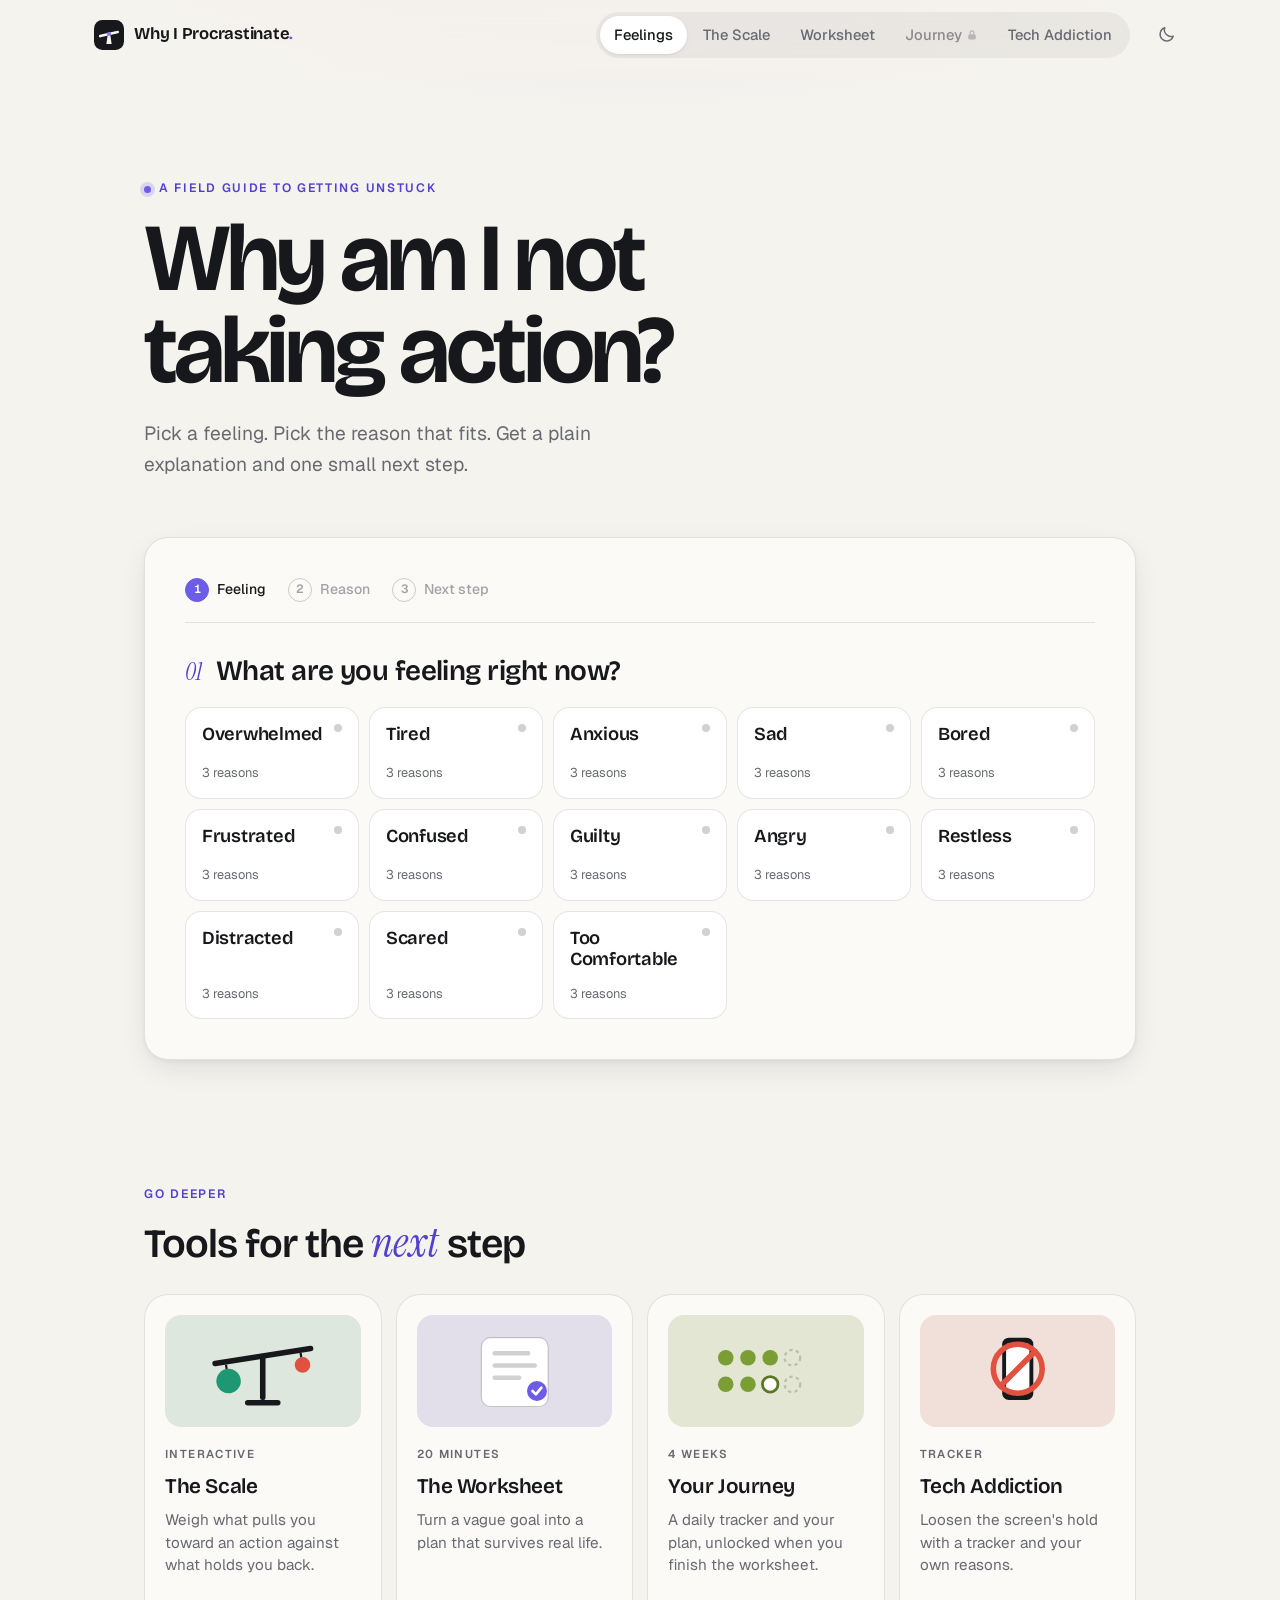
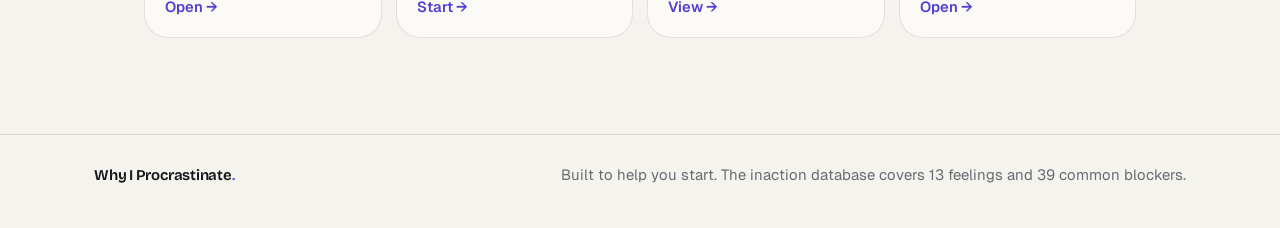
==== commit 24ab5d88: "Redesign the site with a new design system, dark mode and mobile fixes - New tokens: warm paper neut" ====
--- a/index.html
+++ b/index.html
@@ -3,47 +3,100 @@
 <head>
 <meta charset="utf-8" />
 <meta name="viewport" content="width=device-width, initial-scale=1" />
-<title>Why am I not taking action? — Why I Procrastinate</title>
+<title>Why am I not taking action? | Why I Procrastinate</title>
 <meta name="description" content="A simple guide to feelings that block action, plus clear reasons and easy next steps." />
 <link rel="preconnect" href="https://fonts.googleapis.com" />
 <link rel="preconnect" href="https://fonts.gstatic.com" crossorigin />
-<link href="https://fonts.googleapis.com/css2?family=Fraunces:ital,opsz,wght@0,9..144,400;0,9..144,500;0,9..144,600;1,9..144,400&family=Inter:wght@400;500;600&display=swap" rel="stylesheet" />
+<link href="https://fonts.googleapis.com/css2?family=Bricolage+Grotesque:opsz,wght@12..96,400..700&family=Geist:wght@400..700&family=Instrument+Serif:ital@0;1&display=swap" rel="stylesheet" />
 <link rel="stylesheet" href="assets/styles.css" />
+<meta name="theme-color" content="#f5f3ee" media="(prefers-color-scheme: light)" />
+<meta name="theme-color" content="#0f1012" media="(prefers-color-scheme: dark)" />
+<script>try{var t=localStorage.getItem("wip-theme");if(t)document.documentElement.dataset.theme=t;}catch(e){}</script>
 </head>
 <body>
-  <nav class="nav" aria-label="Primary">
-    <a class="brand" href="index.html">Why I Procrastinate<span class="dot">.</span></a>
-    <div class="links">
-      <a href="index.html" class="active">Feelings</a>
-      <a href="scale.html">The Scale</a>
-      <a href="worksheet.html">Worksheet</a>
-      <a href="progress.html">Journey</a>
-      <a href="tech.html">Tech Addiction</a>
-    </div>
-  </nav>
-
-  <header class="hero">
-    <h1 id="feelings-prompt">Why Am I Not Taking Action?</h1>
-    <p class="sub" id="feelings-helper">Pick one feeling. Then pick a reason. You will get a clear explanation and a simple next step.</p>
+  <header class="site-header">
+    <nav class="nav" aria-label="Primary">
+      <a class="brand" href="index.html"><svg class="brand-mark" viewBox="0 0 32 32" aria-hidden="true"><rect class="bm-bg" width="32" height="32" rx="9"/><path class="bm-stand" d="M13.2 25.5h5.6l-1.4-9.6h-2.8z"/><rect class="bm-beam" x="5" y="13.6" width="22" height="2.8" rx="1.4" transform="rotate(-13 16 15)"/><circle class="bm-pivot" cx="16" cy="15" r="2.3"/></svg><span>Why I Procrastinate<span class="dot">.</span></span></a>
+      <div class="links">
+        <a href="index.html" class="active" aria-current="page">Feelings</a>
+        <a href="scale.html">The Scale</a>
+        <a href="worksheet.html">Worksheet</a>
+        <a href="progress.html">Journey</a>
+        <a href="tech.html">Tech Addiction</a>
+      </div>
+      <button class="theme-toggle" type="button" aria-label="Toggle dark mode"><svg class="icon-sun" viewBox="0 0 24 24" aria-hidden="true"><circle cx="12" cy="12" r="4"/><path d="M12 2.5v2M12 19.5v2M4.6 4.6l1.4 1.4M18 18l1.4 1.4M2.5 12h2M19.5 12h2M4.6 19.4L6 18M18 6l1.4-1.4"/></svg><svg class="icon-moon" viewBox="0 0 24 24" aria-hidden="true"><path d="M20.5 14.2A8.5 8.5 0 0 1 9.8 3.5a8.5 8.5 0 1 0 10.7 10.7z"/></svg></button>
+    </nav>
   </header>
 
-  <main class="wrap">
-    <section id="feelings-flow" class="feelings-flow" aria-label="Feeling and reason flow"></section>
+  <main>
+    <header class="home-hero wrap">
+      <p class="eyebrow"><span class="eyebrow-dot" aria-hidden="true"></span>A field guide to getting unstuck</p>
+      <h1 id="feelings-prompt">Why am I not taking action?</h1>
+      <p class="sub" id="feelings-helper">Pick a feeling. Pick the reason that fits. Get a plain explanation and one small next step.</p>
+    </header>
 
-    <aside class="cta-bar">
-      <div>
-        <h3>Use the action scale too.</h3>
-        <p>See what pulls you forward and what holds you back.</p>
+    <div class="wrap">
+      <section id="feelings-flow" class="feelings-flow" aria-label="Feeling and reason flow"></section>
+    </div>
+
+    <section class="tools wrap" aria-labelledby="tools-title">
+      <div class="section-head">
+        <p class="eyebrow">Go deeper</p>
+        <h2 id="tools-title">Tools for the <em>next</em> step</h2>
       </div>
-      <a class="btn" href="scale.html">Open the scale &rarr;</a>
-    </aside>
+      <div class="tool-grid">
+        <a class="tool-card tool-card--scale" href="scale.html">
+          <svg class="tool-art" viewBox="0 0 120 72" aria-hidden="true">
+            <g class="ta-tilt"><rect class="ta-ink" x="14" y="20" width="92" height="5" rx="2.5"/><circle class="ta-for" cx="26" cy="40" r="11"/><circle class="ta-against" cx="94" cy="36" r="7"/><path class="ta-rope" d="M26 25v4M94 25v4"/></g>
+            <rect class="ta-ink" x="57.5" y="22" width="5" height="40" rx="2"/><rect class="ta-ink" x="44" y="62" width="32" height="5" rx="2.5"/>
+          </svg>
+          <span class="tool-kicker">Interactive</span>
+          <h3>The Scale</h3>
+          <p>Weigh what pulls you toward an action against what holds you back.</p>
+          <span class="tool-go" aria-hidden="true">Open &rarr;</span>
+        </a>
+        <a class="tool-card tool-card--worksheet" href="worksheet.html">
+          <svg class="tool-art" viewBox="0 0 120 72" aria-hidden="true">
+            <rect class="ta-paper" x="30" y="6" width="60" height="62" rx="8"/>
+            <rect class="ta-line" x="40" y="18" width="34" height="4" rx="2"/><rect class="ta-line" x="40" y="29" width="40" height="4" rx="2"/><rect class="ta-line" x="40" y="40" width="26" height="4" rx="2"/>
+            <circle class="ta-accent" cx="80" cy="54" r="9"/><path class="ta-check" d="M76 54l3 3 5-6"/>
+          </svg>
+          <span class="tool-kicker">20 minutes</span>
+          <h3>The Worksheet</h3>
+          <p>Turn a vague goal into a plan that survives real life.</p>
+          <span class="tool-go" aria-hidden="true">Start &rarr;</span>
+        </a>
+        <a class="tool-card tool-card--journey" href="progress.html">
+          <svg class="tool-art" viewBox="0 0 120 72" aria-hidden="true">
+            <g class="ta-dots"><circle class="ta-done" cx="24" cy="24" r="7"/><circle class="ta-done" cx="44" cy="24" r="7"/><circle class="ta-done" cx="64" cy="24" r="7"/><circle class="ta-soft" cx="84" cy="24" r="7"/><circle class="ta-done" cx="24" cy="48" r="7"/><circle class="ta-done" cx="44" cy="48" r="7"/><circle class="ta-today" cx="64" cy="48" r="7"/><circle class="ta-soft" cx="84" cy="48" r="7"/></g>
+          </svg>
+          <span class="tool-kicker">4 weeks</span>
+          <h3>Your Journey</h3>
+          <p>A daily tracker and your plan, unlocked when you finish the worksheet.</p>
+          <span class="tool-go" aria-hidden="true">View &rarr;</span>
+        </a>
+        <a class="tool-card tool-card--tech" href="tech.html">
+          <svg class="tool-art" viewBox="0 0 120 72" aria-hidden="true">
+            <rect class="ta-ink" x="46" y="6" width="28" height="56" rx="6"/><rect class="ta-screen" x="49.5" y="11" width="21" height="44" rx="3"/>
+            <circle class="ta-against-ring" cx="60" cy="34" r="22"/><path class="ta-against-stroke" d="M44.5 49.5l31-31"/>
+          </svg>
+          <span class="tool-kicker">Tracker</span>
+          <h3>Tech Addiction</h3>
+          <p>Loosen the screen's hold with a tracker and your own reasons.</p>
+          <span class="tool-go" aria-hidden="true">Open &rarr;</span>
+        </a>
+      </div>
+    </section>
   </main>
 
   <footer class="page-foot">
-    <p class="db-summary db-summary--footer" id="db-summary-footer"></p>
-    <p>Built to help you start. <a href="scale.html">Visit the scale</a>.</p>
+    <div class="foot-inner">
+      <p class="foot-brand">Why I Procrastinate<span class="dot">.</span></p>
+      <p class="foot-note">Built to help you start. <span class="db-summary" id="db-summary-footer"></span></p>
+    </div>
   </footer>
 
+  <script src="assets/site.js"></script>
   <script src="assets/nav-lock.js"></script>
   <script src="assets/data.js"></script>
   <script src="assets/emotions.js"></script>
--- a/assets/styles.css
+++ b/assets/styles.css
@@ -1,233 +1,701 @@
 /* ==========================================================================
-   Why I Procrastinate — styles
+   Why I Procrastinate: styles
+   Tokens first. Every colour in this file resolves to one of these, so the
+   light and dark themes are just two sets of values.
    ========================================================================== */
 
 :root {
-  --ink: #1a1d2e;
-  --ink-soft: #2d3147;
-  --cream: #f6f1e7;
-  --cream-deep: #ede5d3;
-  --paper: #fbf7ef;
-  --gold: #d4a574;
-  --gold-deep: #b8864f;
-  --teal: #5b8a8a;
-  --teal-deep: #3f6969;
-  --terra: #c87668;
-  --terra-deep: #9e5447;
-  --sage: #7da07d;
-  --sage-deep: #5b805b;
-  --muted: #6b6a73;
-  --line: rgba(26, 29, 46, 0.12);
-
-  --serif: "Fraunces", "Iowan Old Style", Georgia, serif;
-  --sans: "Inter", -apple-system, BlinkMacSystemFont, "Segoe UI", sans-serif;
-
-  --r-sm: 8px;
-  --r-md: 14px;
-  --r-lg: 22px;
-
-  --shadow-sm: 0 1px 2px rgba(26, 29, 46, 0.06), 0 2px 8px rgba(26, 29, 46, 0.04);
-  --shadow-md: 0 4px 14px rgba(26, 29, 46, 0.08), 0 12px 28px rgba(26, 29, 46, 0.06);
-  --shadow-lg: 0 12px 36px rgba(26, 29, 46, 0.12);
+  color-scheme: light;
+
+  /* Surfaces */
+  --cream: #f5f3ee;          /* page background */
+  --cream-deep: #e9e5dc;     /* pressed / track fills */
+  --paper: #fbfaf7;          /* cards */
+  --surface: #ffffff;        /* inputs, chips, raised rows */
+  --surface-warm: #fffdf8;
+  --surface-sunk: #f2f0ea;
+  --inverse: #17181c;        /* dark feature panels */
+  --on-inverse: #f5f3ee;
+
+  /* Text */
+  --ink: #17181c;
+  --ink-soft: #3b3d45;
+  --muted: #686a72;
+  --faint: #a2a3a9;
+  --on-ink: #f7f5f0;         /* text on an --ink fill */
+  --on-fill: #ffffff;        /* text on an accent / semantic fill */
+
+  /* Accent: "momentum" violet. The old names are kept so every component
+     picks it up without a rename. */
+  --gold: #6c5ce7;
+  --gold-deep: #5240d0;
+  --gold-soft: #8a7df0;
+
+  /* Semantics: rewards / toward action, costs / away from action */
+  --teal: #1e9873;
+  --teal-deep: #11704f;
+  --terra: #e2513f;
+  --terra-deep: #b73a2b;
+  --terra-wash: #fdeeeb;
+  --sage: #7a9e34;
+  --sage-deep: #587820;
+
+  --line: color-mix(in srgb, var(--ink) 11%, transparent);
+  --line-strong: color-mix(in srgb, var(--ink) 20%, transparent);
+  --shadow-ink: #1b1530;
+
+  --serif: "Bricolage Grotesque", "Avenir Next", system-ui, sans-serif; /* display face */
+  --sans: "Geist", ui-sans-serif, -apple-system, BlinkMacSystemFont, "Segoe UI", sans-serif;
+  --italic: "Instrument Serif", "Iowan Old Style", Georgia, serif;
+
+  --r-sm: 10px;
+  --r-md: 16px;
+  --r-lg: 24px;
+
+  --shadow-sm: 0 1px 2px color-mix(in srgb, var(--shadow-ink) 6%, transparent), 0 2px 6px color-mix(in srgb, var(--shadow-ink) 4%, transparent);
+  --shadow-md: 0 2px 4px color-mix(in srgb, var(--shadow-ink) 4%, transparent), 0 10px 30px -6px color-mix(in srgb, var(--shadow-ink) 12%, transparent);
+  --shadow-lg: 0 24px 60px -12px color-mix(in srgb, var(--shadow-ink) 22%, transparent);
 
   --ease: cubic-bezier(0.2, 0.7, 0.2, 1);
+  --spring: cubic-bezier(0.34, 1.4, 0.64, 1);
+  --gutter: 24px;
+}
+
+@media (prefers-color-scheme: dark) {
+  :root:not([data-theme="light"]) {
+    color-scheme: dark;
+    --cream: #0f1012;
+    --cream-deep: #22232a;
+    --paper: #16171b;
+    --surface: #1d1e23;
+    --surface-warm: #1e1f24;
+    --surface-sunk: #131417;
+    --inverse: #1f2026;
+    --on-inverse: #eeede8;
+    --ink: #eeede8;
+    --ink-soft: #cfcdc6;
+    --muted: #9b9ca4;
+    --faint: #686971;
+    --on-ink: #111215;
+    --on-fill: #0f1012;
+    --gold: #9d90ff;
+    --gold-deep: #b4aaff;
+    --gold-soft: #8475f5;
+    --teal: #3cc497;
+    --teal-deep: #6fdcb8;
+    --terra: #ff6f5e;
+    --terra-deep: #ff978a;
+    --terra-wash: #2a1714;
+    --sage: #a5cc5b;
+    --sage-deep: #c1e183;
+    --line: color-mix(in srgb, var(--ink) 11%, transparent);
+    --shadow-ink: #000000;
+    --shadow-md: 0 1px 0 color-mix(in srgb, #fff 4%, transparent) inset, 0 10px 30px -6px rgb(0 0 0 / 0.5);
+  }
+}
+:root[data-theme="dark"] {
+  color-scheme: dark;
+  --cream: #0f1012;
+  --cream-deep: #22232a;
+  --paper: #16171b;
+  --surface: #1d1e23;
+  --surface-warm: #1e1f24;
+  --surface-sunk: #131417;
+  --inverse: #1f2026;
+  --on-inverse: #eeede8;
+  --ink: #eeede8;
+  --ink-soft: #cfcdc6;
+  --muted: #9b9ca4;
+  --faint: #686971;
+  --on-ink: #111215;
+  --on-fill: #0f1012;
+  --gold: #9d90ff;
+  --gold-deep: #b4aaff;
+  --gold-soft: #8475f5;
+  --teal: #3cc497;
+  --teal-deep: #6fdcb8;
+  --terra: #ff6f5e;
+  --terra-deep: #ff978a;
+  --terra-wash: #2a1714;
+  --sage: #a5cc5b;
+  --sage-deep: #c1e183;
+  --line: color-mix(in srgb, var(--ink) 11%, transparent);
+  --shadow-ink: #000000;
+  --shadow-md: 0 1px 0 color-mix(in srgb, #fff 4%, transparent) inset, 0 10px 30px -6px rgb(0 0 0 / 0.5);
 }
 
 /* ---------- reset-ish ---------- */
 *, *::before, *::after { box-sizing: border-box; }
 html, body { margin: 0; padding: 0; }
+html { -webkit-text-size-adjust: 100%; scroll-padding-top: 88px; }
 body {
   font-family: var(--sans);
-  color: var(--ink);
-  background: var(--cream);
+  font-size: 16px;
+  color: var(--ink);
+  background-color: var(--cream);
+  background-image:
+    radial-gradient(900px 420px at 50% -180px, color-mix(in srgb, var(--gold) 14%, transparent), transparent 70%);
+  background-repeat: no-repeat;
   line-height: 1.6;
   -webkit-font-smoothing: antialiased;
   text-rendering: optimizeLegibility;
-  background-image:
-    radial-gradient(1200px 600px at 85% -10%, rgba(212, 165, 116, 0.18), transparent 60%),
-    radial-gradient(900px 500px at -10% 20%, rgba(91, 138, 138, 0.14), transparent 60%);
   min-height: 100vh;
+  overflow-x: hidden;
 }
 img, svg { display: block; max-width: 100%; }
 button { font: inherit; color: inherit; cursor: pointer; border: 0; background: none; }
-input { font: inherit; color: inherit; }
-a { color: var(--teal-deep); text-decoration-thickness: 1px; text-underline-offset: 3px; }
+input, textarea, select { font: inherit; color: inherit; }
+a { color: var(--gold-deep); text-decoration-thickness: 1px; text-underline-offset: 3px; }
 a:hover { color: var(--ink); }
+::selection { background: color-mix(in srgb, var(--gold) 28%, transparent); }
+:focus-visible { outline: 2px solid var(--gold); outline-offset: 2px; border-radius: 6px; }
+h1, h2, h3, h4, h5 { text-wrap: balance; }
+p { text-wrap: pretty; }
 
 /* ---------- layout ---------- */
 .wrap {
-  max-width: 960px;
+  max-width: 1040px;
   margin: 0 auto;
-  padding: 0 24px;
-}
+  padding: 0 var(--gutter);
+}
+
+/* ---------- shared type ---------- */
+.eyebrow {
+  display: inline-flex;
+  align-items: center;
+  gap: 8px;
+  margin: 0 0 14px;
+  font-family: var(--sans);
+  font-size: 0.76rem;
+  font-weight: 600;
+  letter-spacing: 0.14em;
+  text-transform: uppercase;
+  color: var(--gold-deep);
+}
+.eyebrow-dot {
+  width: 7px; height: 7px;
+  border-radius: 999px;
+  background: var(--gold);
+  box-shadow: 0 0 0 4px color-mix(in srgb, var(--gold) 20%, transparent);
+}
+h1 em, h2 em, .hero h1 em {
+  font-family: var(--italic);
+  font-style: italic;
+  font-weight: 400;
+  color: var(--gold-deep);
+  letter-spacing: 0;
+}
+
+.section-head { margin: 0 0 28px; max-width: 640px; }
+.section-head h2 {
+  font-family: var(--serif);
+  font-weight: 600;
+  font-size: clamp(1.75rem, 3.6vw, 2.5rem);
+  line-height: 1.08;
+  letter-spacing: -0.025em;
+  margin: 0;
+}
+.section-head h2 em { font-size: 1.08em; }
+.section-sub { margin: 12px 0 0; color: var(--muted); font-size: 1.05rem; }
+
+/* ---------- buttons ---------- */
+.btn,
+.btn-primary,
+.btn-secondary,
+.btn-ghost {
+  display: inline-flex;
+  align-items: center;
+  justify-content: center;
+  gap: 8px;
+  min-height: 46px;
+  padding: 0 22px;
+  border-radius: 999px;
+  font-weight: 600;
+  font-size: 0.98rem;
+  text-decoration: none;
+  white-space: nowrap;
+  transition: transform 180ms var(--ease), background 180ms var(--ease), color 180ms var(--ease), border-color 180ms var(--ease), box-shadow 180ms var(--ease);
+}
+.btn { background: var(--ink); color: var(--on-ink); }
+.btn:hover { color: var(--on-ink); transform: translateY(-1px); box-shadow: var(--shadow-md); }
+.btn-primary { background: var(--gold); color: var(--on-fill); }
+.btn-primary:hover { color: var(--on-fill); background: var(--gold-deep); transform: translateY(-1px); box-shadow: 0 10px 24px -8px color-mix(in srgb, var(--gold) 60%, transparent); }
+.btn-ghost,
+.btn-secondary { background: transparent; color: var(--ink); border: 1px solid var(--line-strong); }
+.btn-secondary { margin-top: 12px; }
+.btn-secondary:hover { color: var(--ink); background: var(--surface); border-color: var(--ink); }
+.btn-ghost:hover { background: var(--surface); border-color: var(--ink); }
+.btn:active, .btn-primary:active, .btn-ghost:active { transform: translateY(0) scale(0.98); }
+
+/* ---------- header / nav ---------- */
+.site-header {
+  position: sticky;
+  top: 0;
+  z-index: 50;
+  background: color-mix(in srgb, var(--cream) 78%, transparent);
+  -webkit-backdrop-filter: saturate(160%) blur(14px);
+  backdrop-filter: saturate(160%) blur(14px);
+  border-bottom: 1px solid transparent;
+  transition: border-color 200ms var(--ease), background 200ms var(--ease);
+}
+.site-header.is-scrolled { border-bottom-color: var(--line); }
 
 .nav {
-  padding: 28px 24px 0;
-  max-width: 1100px;
+  max-width: 1140px;
   margin: 0 auto;
+  padding: 12px var(--gutter);
   display: flex;
-  justify-content: space-between;
   align-items: center;
-  font-family: var(--serif);
+  gap: 16px;
 }
 .nav .brand {
-  font-weight: 600;
-  font-size: 1.05rem;
-  letter-spacing: 0.01em;
+  display: inline-flex;
+  align-items: center;
+  gap: 10px;
+  font-family: var(--serif);
+  font-weight: 650;
+  font-size: 1.04rem;
+  letter-spacing: -0.015em;
   color: var(--ink);
   text-decoration: none;
-}
-.nav .brand .dot { color: var(--gold-deep); }
-.nav .links { display: flex; gap: 20px; font-family: var(--sans); font-size: 0.95rem; }
-.nav .links a { text-decoration: none; color: var(--muted); }
-.nav .links a:hover, .nav .links a.active { color: var(--ink); }
-
+  white-space: nowrap;
+  margin-right: auto;
+}
+.brand .dot, .foot-brand .dot { color: var(--gold); }
+.brand-mark { width: 30px; height: 30px; flex: none; transition: transform 400ms var(--spring); }
+.brand:hover .brand-mark { transform: rotate(-8deg); }
+.brand-mark .bm-bg { fill: var(--ink); }
+.brand-mark .bm-stand, .brand-mark .bm-beam { fill: var(--on-ink); }
+.brand-mark .bm-pivot { fill: var(--gold-soft); }
+
+.nav .links {
+  display: flex;
+  gap: 2px;
+  padding: 4px;
+  border-radius: 999px;
+  background: color-mix(in srgb, var(--ink) 5%, transparent);
+  font-size: 0.92rem;
+}
+.nav .links a {
+  display: inline-flex;
+  align-items: center;
+  gap: 4px;
+  padding: 7px 14px;
+  border-radius: 999px;
+  text-decoration: none;
+  color: var(--muted);
+  font-weight: 500;
+  white-space: nowrap;
+  transition: color 160ms var(--ease), background 160ms var(--ease);
+}
+.nav .links a:hover { color: var(--ink); }
+.nav .links a.active {
+  color: var(--ink);
+  background: var(--surface);
+  box-shadow: var(--shadow-sm);
+}
+
+.theme-toggle {
+  width: 40px; height: 40px;
+  flex: none;
+  display: grid;
+  place-items: center;
+  border-radius: 999px;
+  color: var(--muted);
+  transition: color 160ms var(--ease), background 160ms var(--ease);
+}
+.theme-toggle:hover { color: var(--ink); background: color-mix(in srgb, var(--ink) 6%, transparent); }
+.theme-toggle svg { width: 19px; height: 19px; fill: none; stroke: currentColor; stroke-width: 1.8; stroke-linecap: round; stroke-linejoin: round; }
+.theme-toggle .icon-sun { display: none; }
+:root[data-theme="dark"] .theme-toggle .icon-sun { display: block; }
+:root[data-theme="dark"] .theme-toggle .icon-moon { display: none; }
+@media (prefers-color-scheme: dark) {
+  :root:not([data-theme="light"]) .theme-toggle .icon-sun { display: block; }
+  :root:not([data-theme="light"]) .theme-toggle .icon-moon { display: none; }
+}
+
+@media (max-width: 860px) {
+  .nav { flex-wrap: wrap; row-gap: 8px; padding-top: 10px; padding-bottom: 10px; }
+  .nav .links {
+    order: 3;
+    width: calc(100% + 2 * var(--gutter));
+    margin: 0 calc(-1 * var(--gutter));
+    padding: 0 var(--gutter) 2px;
+    background: none;
+    border-radius: 0;
+    overflow-x: auto;
+    scrollbar-width: none;
+    -webkit-mask-image: linear-gradient(90deg, transparent 0, #000 var(--gutter), #000 calc(100% - var(--gutter)), transparent 100%);
+            mask-image: linear-gradient(90deg, transparent 0, #000 var(--gutter), #000 calc(100% - var(--gutter)), transparent 100%);
+  }
+  .nav .links::-webkit-scrollbar { display: none; }
+  .nav .links a { padding: 7px 13px; }
+  .nav .links a.active { background: var(--ink); color: var(--on-ink); box-shadow: none; }
+}
+
+/* ---------- generic hero (worksheet) ---------- */
 .hero {
-  padding: 72px 24px 48px;
-  max-width: 920px;
+  padding: 72px var(--gutter) 40px;
+  max-width: 900px;
   margin: 0 auto;
   text-align: center;
 }
 .hero h1 {
   font-family: var(--serif);
-  font-weight: 500;
-  font-size: clamp(2.4rem, 6vw, 4.2rem);
-  line-height: 1.05;
-  letter-spacing: -0.01em;
-  margin: 0 0 18px;
-  color: var(--ink);
-}
-.hero h1 em {
-  font-style: italic;
-  color: var(--gold-deep);
-  font-weight: 400;
-}
+  font-weight: 600;
+  font-size: clamp(2.5rem, 6.4vw, 4.6rem);
+  line-height: 1;
+  letter-spacing: -0.035em;
+  margin: 0 0 20px;
+  color: var(--ink);
+}
+.hero h1 em { font-size: 1.08em; }
 .hero .sub {
   font-size: 1.15rem;
   color: var(--muted);
-  max-width: 620px;
+  max-width: 600px;
   margin: 0 auto;
 }
 
+/* ---------- footer ---------- */
 footer.page-foot {
-  padding: 72px 24px 56px;
-  text-align: center;
-  color: var(--muted);
-  font-size: 0.95rem;
-}
+  margin-top: 96px;
+  border-top: 1px solid var(--line);
+  color: var(--muted);
+  font-size: 0.93rem;
+}
+.foot-inner {
+  max-width: 1140px;
+  margin: 0 auto;
+  padding: 28px var(--gutter) 40px;
+  display: flex;
+  flex-wrap: wrap;
+  gap: 8px 24px;
+  align-items: baseline;
+  justify-content: space-between;
+}
+.foot-brand {
+  margin: 0;
+  font-family: var(--serif);
+  font-weight: 650;
+  color: var(--ink);
+  letter-spacing: -0.015em;
+}
+.foot-note { margin: 0; }
 footer.page-foot a { color: var(--ink); }
 
 /* ==========================================================================
    Page: Feelings flow (index.html)
    ========================================================================== */
+.home-hero {
+  padding-top: clamp(48px, 9vw, 104px);
+  padding-bottom: clamp(32px, 5vw, 56px);
+}
+.home-hero h1 {
+  font-family: var(--serif);
+  font-weight: 650;
+  font-size: clamp(2.7rem, 8.4vw, 6rem);
+  line-height: 0.96;
+  letter-spacing: -0.04em;
+  margin: 0 0 22px;
+  max-width: 11ch;
+}
+.home-hero .sub {
+  margin: 0;
+  max-width: 520px;
+  font-size: clamp(1.05rem, 1.6vw, 1.2rem);
+  color: var(--muted);
+}
+
 .feelings-flow {
-  margin: 24px 0 48px;
-}
-
-
-.db-summary {
-  margin: 0 0 20px;
-  padding: 12px 14px;
-  border-radius: var(--r-sm);
+  position: relative;
   background: var(--paper);
   border: 1px solid var(--line);
-  color: var(--ink-soft);
-  font-size: 0.95rem;
-}
-
-.db-summary strong {
-  color: var(--ink);
-}
-
-.db-summary--footer {
-  display: inline-block;
-  margin: 0 0 14px;
+  border-radius: var(--r-lg);
+  box-shadow: var(--shadow-md);
+  padding: clamp(20px, 4vw, 40px);
+  scroll-margin-top: 96px;
+}
+
+.flow-steps {
+  list-style: none;
+  margin: 0 0 32px;
+  padding: 0 0 20px;
+  display: flex;
+  gap: 8px 22px;
+  flex-wrap: wrap;
+  border-bottom: 1px solid var(--line);
+  font-size: 0.88rem;
+  color: var(--faint);
+  font-weight: 500;
+}
+.flow-steps li { display: inline-flex; align-items: center; gap: 8px; transition: color 200ms var(--ease); }
+.flow-steps li span {
+  width: 24px; height: 24px;
+  display: grid; place-items: center;
+  border-radius: 999px;
+  border: 1px solid var(--line-strong);
+  font-size: 0.75rem;
+  font-weight: 600;
+  font-variant-numeric: tabular-nums;
+  transition: background 200ms var(--ease), color 200ms var(--ease), border-color 200ms var(--ease);
+}
+.flow-steps li.is-current { color: var(--ink); }
+.flow-steps li.is-current span { background: var(--gold); border-color: var(--gold); color: var(--on-fill); }
+.flow-steps li.is-done { color: var(--muted); }
+.flow-steps li.is-done span { background: var(--ink); border-color: var(--ink); color: var(--on-ink); }
+
+.flow-section { scroll-margin-top: 96px; }
+.flow-section + .flow-section {
+  margin-top: 40px;
+  padding-top: 36px;
+  border-top: 1px dashed var(--line-strong);
+}
+.flow-section.is-hidden { display: none; }
+.flow-section:not(:first-of-type) { animation: rise 420ms var(--ease) both; }
+
+.flow-head { display: flex; align-items: baseline; gap: 14px; margin: 0 0 20px; }
+.flow-num {
+  font-family: var(--italic);
+  font-style: italic;
+  font-size: 1.5rem;
+  line-height: 1;
+  color: var(--gold-deep);
+}
+.flow-title {
+  margin: 0;
+  font-family: var(--serif);
+  font-size: clamp(1.35rem, 2.6vw, 1.75rem);
+  font-weight: 600;
+  letter-spacing: -0.02em;
+  line-height: 1.15;
+  color: var(--ink);
+}
+
+.feeling-grid {
+  display: grid;
+  grid-template-columns: repeat(auto-fill, minmax(168px, 1fr));
+  gap: 10px;
+}
+.feeling-tile {
+  position: relative;
+  display: flex;
+  flex-direction: column;
+  align-items: flex-start;
+  justify-content: space-between;
+  gap: 14px;
+  min-height: 92px;
+  padding: 16px 16px 14px;
   text-align: left;
-}
-
-.flow-section + .flow-section {
-  margin-top: 24px;
-}
-
-.flow-title {
-  margin: 0 0 12px;
-  font-family: var(--serif);
-  font-size: 1.3rem;
-  font-weight: 500;
-  color: var(--ink);
-}
-
-.pill-grid {
-  display: flex;
-  flex-wrap: wrap;
-  gap: 10px;
-}
-
-.pill-btn {
-  padding: 11px 16px;
+  border-radius: var(--r-md);
+  background: var(--surface);
+  border: 1px solid var(--line);
+  transition: transform 200ms var(--ease), border-color 200ms var(--ease), background 200ms var(--ease), box-shadow 200ms var(--ease), opacity 200ms var(--ease);
+  animation: rise 500ms var(--ease) both;
+  animation-delay: calc(var(--i, 0) * 25ms);
+}
+.feeling-tile::after {
+  content: "";
+  position: absolute;
+  top: 16px; right: 16px;
+  width: 8px; height: 8px;
   border-radius: 999px;
-  background: #fff;
-  border: 1px solid var(--line);
-  color: var(--ink-soft);
-  font-size: 0.98rem;
-  font-weight: 500;
-  transition: transform 160ms var(--ease), background 180ms var(--ease), border-color 180ms var(--ease), color 180ms var(--ease);
-}
-
-.pill-btn:hover {
-  transform: translateY(-1px);
-  border-color: rgba(212, 165, 116, 0.55);
-  color: var(--ink);
-}
-
-.pill-btn.is-selected {
+  background: var(--line-strong);
+  transition: background 200ms var(--ease), transform 200ms var(--spring);
+}
+.feeling-label {
+  font-family: var(--serif);
+  font-size: 1.15rem;
+  font-weight: 600;
+  letter-spacing: -0.015em;
+  line-height: 1.15;
+  padding-right: 14px;
+}
+.feeling-count { font-size: 0.8rem; color: var(--muted); font-variant-numeric: tabular-nums; }
+.feeling-tile:hover {
+  transform: translateY(-2px);
+  border-color: color-mix(in srgb, var(--gold) 50%, transparent);
+  box-shadow: var(--shadow-md);
+}
+.feeling-tile:hover::after { background: var(--gold); }
+.feeling-tile.is-selected {
   background: var(--ink);
   border-color: var(--ink);
-  color: var(--cream);
-}
-
-.pill-btn--reason.is-selected {
-  background: var(--gold-deep);
-  border-color: var(--gold-deep);
-  color: #fff;
-}
-
-.flow-section.is-hidden {
-  display: none;
-}
+  color: var(--on-ink);
+  box-shadow: var(--shadow-md);
+}
+.feeling-tile.is-selected .feeling-count { color: color-mix(in srgb, var(--on-ink) 65%, transparent); }
+.feeling-tile.is-selected::after { background: var(--gold-soft); transform: scale(1.4); }
+.has-feeling .feeling-tile:not(.is-selected) { opacity: 0.62; }
+.has-feeling .feeling-tile:not(.is-selected):hover { opacity: 1; }
+
+.reason-list { display: grid; gap: 10px; }
+.reason-row {
+  display: flex;
+  align-items: center;
+  gap: 14px;
+  width: 100%;
+  padding: 16px 18px;
+  text-align: left;
+  border-radius: var(--r-md);
+  background: var(--surface);
+  border: 1px solid var(--line);
+  font-size: 1.04rem;
+  font-weight: 500;
+  color: var(--ink);
+  transition: border-color 180ms var(--ease), background 180ms var(--ease), transform 180ms var(--ease);
+}
+.reason-row:hover { border-color: color-mix(in srgb, var(--gold) 50%, transparent); transform: translateX(2px); }
+.reason-mark {
+  width: 20px; height: 20px;
+  flex: none;
+  border-radius: 999px;
+  border: 1.5px solid var(--line-strong);
+  display: grid; place-items: center;
+  transition: border-color 180ms var(--ease), background 180ms var(--ease);
+}
+.reason-mark::after {
+  content: "";
+  width: 8px; height: 8px;
+  border-radius: 999px;
+  background: var(--on-fill);
+  transform: scale(0);
+  transition: transform 220ms var(--spring);
+}
+.reason-row.is-selected {
+  border-color: var(--gold);
+  background: color-mix(in srgb, var(--gold) 8%, var(--surface));
+}
+.reason-row.is-selected .reason-mark { background: var(--gold); border-color: var(--gold); }
+.reason-row.is-selected .reason-mark::after { transform: scale(1); }
 
 .report {
+  display: grid;
+  grid-template-columns: 1fr 1fr;
+  gap: 12px;
+}
+.report-block {
+  padding: 22px 22px 24px;
+  border-radius: var(--r-md);
+  background: var(--surface);
+  border: 1px solid var(--line);
+}
+.report-block--do {
+  background: var(--inverse);
+  border-color: var(--inverse);
+  color: var(--on-inverse);
+  position: relative;
+  overflow: hidden;
+}
+.report-block--do::before {
+  content: "";
+  position: absolute;
+  inset: auto -40px -60px auto;
+  width: 180px; height: 180px;
+  border-radius: 999px;
+  background: radial-gradient(circle, color-mix(in srgb, var(--gold) 45%, transparent), transparent 70%);
+  pointer-events: none;
+}
+.report-label {
+  font-size: 0.74rem;
+  letter-spacing: 0.14em;
+  text-transform: uppercase;
+  color: var(--muted);
+  margin-bottom: 10px;
+  font-weight: 600;
+}
+.report-block--do .report-label { color: var(--gold-soft); }
+.report p { margin: 0; font-size: 1.06rem; color: var(--ink-soft); position: relative; }
+.report-block--do p {
+  font-family: var(--serif);
+  font-size: clamp(1.2rem, 2.2vw, 1.4rem);
+  font-weight: 550;
+  letter-spacing: -0.015em;
+  line-height: 1.3;
+  color: var(--on-inverse);
+}
+.report-actions { display: flex; flex-wrap: wrap; gap: 10px; justify-content: flex-end; margin-top: 18px; }
+
+.db-summary { color: var(--muted); }
+
+/* Tools grid */
+.tools { margin-top: clamp(64px, 10vw, 120px); }
+.tool-grid {
+  display: grid;
+  grid-template-columns: repeat(4, 1fr);
+  gap: 14px;
+}
+.tool-card {
+  position: relative;
+  display: flex;
+  flex-direction: column;
+  padding: 20px 20px 18px;
+  border-radius: var(--r-lg);
   background: var(--paper);
   border: 1px solid var(--line);
+  color: var(--ink);
+  text-decoration: none;
+  transition: transform 220ms var(--ease), box-shadow 220ms var(--ease), border-color 220ms var(--ease);
+}
+.tool-card:hover { color: var(--ink); transform: translateY(-3px); box-shadow: var(--shadow-lg); border-color: var(--line-strong); }
+.tool-art {
+  width: 100%;
+  height: 112px;
+  margin: 0 0 18px;
+  padding: 16px;
   border-radius: var(--r-md);
-  box-shadow: var(--shadow-sm);
-  padding: 24px 22px;
-}
-
-.report-block + .report-block {
-  margin-top: 16px;
-}
-
-.report-label {
+  background: var(--surface-sunk);
+}
+.tool-card--scale .tool-art { background: color-mix(in srgb, var(--teal) 10%, var(--surface-sunk)); }
+.tool-card--worksheet .tool-art { background: color-mix(in srgb, var(--gold) 12%, var(--surface-sunk)); }
+.tool-card--journey .tool-art { background: color-mix(in srgb, var(--sage) 12%, var(--surface-sunk)); }
+.tool-card--tech .tool-art { background: color-mix(in srgb, var(--terra) 10%, var(--surface-sunk)); }
+.ta-ink { fill: var(--ink); }
+.ta-for { fill: var(--teal); }
+.ta-against { fill: var(--terra); }
+.ta-rope { stroke: var(--ink); stroke-width: 2; }
+.ta-tilt { transform-origin: 60px 22px; transform: rotate(-9deg); transition: transform 600ms var(--spring); }
+.tool-card:hover .ta-tilt { transform: rotate(-16deg); }
+.ta-paper { fill: var(--surface); stroke: var(--line-strong); }
+.ta-line { fill: var(--line-strong); }
+.ta-accent { fill: var(--gold); }
+.ta-check { fill: none; stroke: var(--on-fill); stroke-width: 2.4; stroke-linecap: round; stroke-linejoin: round; }
+.ta-done { fill: var(--sage); }
+.ta-soft { fill: none; stroke: var(--line-strong); stroke-width: 2; stroke-dasharray: 3 3; }
+.ta-today { fill: var(--surface); stroke: var(--sage-deep); stroke-width: 2.5; }
+.ta-screen { fill: var(--surface); }
+.ta-against-ring { fill: none; stroke: var(--terra); stroke-width: 5; }
+.ta-against-stroke { stroke: var(--terra); stroke-width: 5; stroke-linecap: round; }
+.tool-kicker {
   font-size: 0.72rem;
+  font-weight: 600;
   letter-spacing: 0.12em;
   text-transform: uppercase;
+  color: var(--muted);
+}
+.tool-card h3 {
+  margin: 6px 0 6px;
+  font-family: var(--serif);
+  font-size: 1.3rem;
+  font-weight: 600;
+  letter-spacing: -0.02em;
+}
+.tool-card p { margin: 0 0 18px; color: var(--muted); font-size: 0.95rem; line-height: 1.5; }
+.tool-go {
+  margin-top: auto;
+  font-weight: 600;
+  font-size: 0.92rem;
   color: var(--gold-deep);
-  margin-bottom: 5px;
-  font-weight: 600;
-}
-
-.report p {
-  margin: 0;
-  color: var(--ink-soft);
-  font-size: 1.03rem;
-}
-
+  transition: transform 200ms var(--ease);
+}
+.tool-card:hover .tool-go { transform: translateX(3px); }
+
+/* Legacy dark call-to-action bar (Journey page) */
 .cta-bar {
   margin: 48px 0 0;
-  padding: 32px 28px;
-  background: linear-gradient(135deg, var(--ink) 0%, var(--ink-soft) 100%);
-  color: var(--cream);
+  padding: 28px 28px;
+  background: var(--inverse);
+  color: var(--on-inverse);
   border-radius: var(--r-lg);
   display: flex;
   gap: 20px;
@@ -239,266 +707,201 @@
 .cta-bar h3 {
   margin: 0;
   font-family: var(--serif);
-  font-weight: 500;
+  font-weight: 600;
+  letter-spacing: -0.02em;
   font-size: 1.5rem;
   line-height: 1.2;
 }
-.cta-bar p { margin: 6px 0 0; color: rgba(246, 241, 231, 0.75); font-size: 0.98rem; }
-.cta-bar .btn {
-  background: var(--gold);
-  color: var(--ink);
-  padding: 12px 22px;
+.cta-bar p { margin: 6px 0 0; color: color-mix(in srgb, var(--on-inverse) 72%, transparent); font-size: 0.98rem; }
+.cta-bar .btn { background: var(--gold); color: var(--on-fill); }
+.cta-bar .btn:hover { background: var(--gold-soft); color: var(--on-fill); }
+
+/* Pills (Journey view switcher and elsewhere) */
+.pill-grid { display: flex; flex-wrap: wrap; gap: 10px; }
+.pill-btn {
+  padding: 10px 16px;
   border-radius: 999px;
-  font-weight: 600;
-  text-decoration: none;
-  transition: transform 180ms var(--ease), background 180ms var(--ease);
-  white-space: nowrap;
-}
-.cta-bar .btn:hover { background: #e6b987; transform: translateY(-1px); }
-
-/* ==========================================================================
-   Page: Scale (scale.html)
-   ========================================================================== */
-
-.scale-stage {
-  background: var(--paper);
-  border: 1px solid var(--line);
-  border-radius: var(--r-lg);
-  padding: 40px 28px 28px;
-  box-shadow: var(--shadow-md);
-  margin-bottom: 28px;
-}
-
-.scale-svg {
-  width: 100%;
-  max-width: 720px;
-  margin: 0 auto;
-  display: block;
-  aspect-ratio: 7 / 5;
-  overflow: visible;
-}
-.scale-svg .beam { transition: transform 700ms var(--ease); transform-origin: 360px 180px; }
-.scale-svg .pan-group { transition: transform 700ms var(--ease); }
-.scale-svg .base { fill: var(--ink); }
-.scale-svg .pillar { fill: var(--ink); }
-.scale-svg .beam-shape { fill: var(--ink); }
-.scale-svg .rivet { fill: var(--gold); }
-.scale-svg .rope { stroke: var(--ink); stroke-width: 2; fill: none; }
-.scale-svg .pan.for  { fill: var(--teal); }
-.scale-svg .pan.against { fill: var(--terra); }
-.scale-svg .pan-shadow { fill: rgba(26, 29, 46, 0.15); }
-
-.verdict {
-  margin: 18px auto 0;
-  text-align: center;
-  font-family: var(--serif);
-  font-size: 1.35rem;
+  background: var(--surface);
+  border: 1px solid var(--line);
+  color: var(--ink-soft);
+  font-size: 0.96rem;
   font-weight: 500;
-  color: var(--ink);
-  min-height: 1.6em;
-  transition: color 260ms var(--ease);
-}
-.verdict small {
-  display: block;
-  font-family: var(--sans);
-  font-weight: 400;
-  font-size: 0.9rem;
-  color: var(--muted);
-  margin-top: 4px;
-}
-
-.scale-columns {
-  display: grid;
-  grid-template-columns: 1fr 1fr;
-  gap: 20px;
-  margin-top: 20px;
-}
-.column {
-  background: #fff;
-  border-radius: var(--r-md);
-  padding: 18px;
-  border: 1px solid var(--line);
-}
-.column.for { border-top: 4px solid var(--teal); }
-.column.against { border-top: 4px solid var(--terra); }
-.column h3 {
-  margin: 0 0 4px;
-  font-family: var(--serif);
-  font-weight: 500;
-  font-size: 1.2rem;
-}
-.column .hint { color: var(--muted); font-size: 0.88rem; margin: 0 0 14px; }
-.column .total {
-  font-size: 0.82rem;
-  letter-spacing: 0.12em;
-  text-transform: uppercase;
-  color: var(--muted);
-  margin-top: 14px;
-}
-.column .total b { color: var(--ink); font-weight: 600; }
-
-.items { display: flex; flex-direction: column; gap: 10px; }
-.item {
-  display: grid;
-  grid-template-columns: 1fr auto auto;
-  gap: 8px;
-  align-items: center;
-  background: var(--cream);
-  border: 1px solid var(--line);
-  border-radius: var(--r-sm);
-  padding: 6px 6px 6px 12px;
-  animation: fadeUp 280ms var(--ease);
+  transition: transform 160ms var(--ease), background 180ms var(--ease), border-color 180ms var(--ease), color 180ms var(--ease);
+}
+.pill-btn:hover { border-color: color-mix(in srgb, var(--gold) 55%, transparent); color: var(--ink); }
+.pill-btn.is-selected { background: var(--ink); border-color: var(--ink); color: var(--on-ink); }
+
+@keyframes rise {
+  from { opacity: 0; transform: translateY(10px); }
+  to   { opacity: 1; transform: translateY(0); }
 }
 @keyframes fadeUp {
   from { opacity: 0; transform: translateY(6px); }
   to   { opacity: 1; transform: translateY(0); }
 }
-.item input[type="text"] {
-  background: transparent;
-  border: 0;
-  outline: 0;
-  padding: 8px 6px;
-  font-size: 0.98rem;
-}
-.item input[type="text"]::placeholder { color: #9a9aa3; }
-.weight {
+
+/* ==========================================================================
+   Page: Scale (scale.html), explainer sections
+   ========================================================================== */
+.suggested {
+  margin: 20px 0 0;
+  padding: clamp(20px, 3vw, 28px);
+  background: var(--paper);
+  border: 1px solid var(--line);
+  border-radius: var(--r-lg);
+}
+.suggested-head { display: flex; flex-wrap: wrap; align-items: baseline; gap: 4px 16px; margin-bottom: 18px; }
+.suggested h2 {
+  font-family: var(--serif);
+  font-weight: 600;
+  letter-spacing: -0.02em;
+  font-size: 1.25rem;
+  margin: 0;
+}
+.suggested p.hint { color: var(--muted); margin: 0; font-size: 0.93rem; }
+.suggested-cols { display: grid; grid-template-columns: 1fr 1fr; gap: 20px 28px; }
+.chip-row { display: flex; flex-wrap: wrap; gap: 8px; }
+.chip-label {
   display: inline-flex;
   align-items: center;
-  gap: 2px;
-  background: #fff;
-  border: 1px solid var(--line);
-  border-radius: 999px;
-  padding: 2px;
-}
-.weight button {
-  width: 24px; height: 24px;
-  border-radius: 999px;
-  display: grid; place-items: center;
-  color: var(--muted);
-}
-.weight button:hover { background: var(--cream-deep); color: var(--ink); }
-.weight .val {
-  min-width: 22px;
-  text-align: center;
-  font-variant-numeric: tabular-nums;
-  font-size: 0.9rem;
-  font-weight: 600;
-}
-.remove {
-  width: 28px; height: 28px;
-  border-radius: 999px;
-  color: var(--muted);
-  display: grid; place-items: center;
-  transition: background 180ms var(--ease), color 180ms var(--ease);
-}
-.remove:hover { background: rgba(200, 118, 104, 0.18); color: var(--terra-deep); }
-
-.add-row {
-  margin-top: 10px;
-  width: 100%;
-  padding: 10px 12px;
-  border-radius: var(--r-sm);
-  border: 1px dashed var(--line);
-  background: transparent;
-  color: var(--muted);
-  text-align: left;
-  transition: background 180ms var(--ease), color 180ms var(--ease), border-color 180ms var(--ease);
-}
-.add-row:hover {
-  background: #fff;
-  color: var(--ink);
-  border-color: var(--gold);
-}
-
-/* Suggested chips */
-.suggested {
-  margin: 32px 0 8px;
-  padding: 24px;
-  background: var(--paper);
-  border: 1px solid var(--line);
-  border-radius: var(--r-md);
-}
-.suggested h4 {
-  font-family: var(--serif);
-  font-weight: 500;
-  font-size: 1.1rem;
-  margin: 0 0 4px;
-}
-.suggested p.hint { color: var(--muted); margin: 0 0 14px; font-size: 0.92rem; }
-.chip-row {
-  display: flex;
-  flex-wrap: wrap;
   gap: 8px;
-  margin-bottom: 14px;
-}
-.chip-row:last-child { margin-bottom: 0; }
-.chip-label {
-  font-size: 0.72rem;
+  font-size: 0.74rem;
   letter-spacing: 0.12em;
   text-transform: uppercase;
   color: var(--muted);
+  margin-bottom: 10px;
+  font-weight: 600;
+}
+.chip-label::before { content: ""; width: 8px; height: 8px; border-radius: 999px; background: currentColor; }
+.chip-label--for { color: var(--teal-deep); }
+.chip-label--against { color: var(--terra-deep); }
+.chip {
+  padding: 8px 14px;
+  border-radius: 999px;
+  background: var(--surface);
+  border: 1px solid var(--line);
+  font-size: 0.92rem;
+  color: var(--ink-soft);
+  transition: transform 140ms var(--ease), background 140ms var(--ease), border-color 140ms var(--ease), color 140ms var(--ease);
+}
+.chip::before { content: "+ "; color: var(--faint); }
+.chip.for:hover  { border-color: var(--teal); color: var(--teal-deep); background: color-mix(in srgb, var(--teal) 9%, var(--surface)); }
+.chip.against:hover { border-color: var(--terra); color: var(--terra-deep); background: color-mix(in srgb, var(--terra) 9%, var(--surface)); }
+.chip:active { transform: scale(0.96); }
+
+.explain { margin: clamp(72px, 10vw, 120px) 0 0; }
+.explain h2 {
+  font-family: var(--serif);
+  font-weight: 600;
+  font-size: clamp(1.75rem, 3.6vw, 2.5rem);
+  line-height: 1.08;
+  letter-spacing: -0.025em;
+  margin: 0 0 14px;
+}
+.explain p { font-size: 1.06rem; color: var(--ink-soft); max-width: 62ch; }
+.explain--split {
+  display: grid;
+  grid-template-columns: minmax(0, 1fr) minmax(0, 1.6fr);
+  gap: 24px 56px;
+  padding-top: clamp(48px, 7vw, 72px);
+  border-top: 1px solid var(--line);
+}
+.explain-body p:first-child { margin-top: 0; }
+.explain-pull {
+  margin: 28px 0;
+  padding-left: 20px;
+  border-left: 3px solid var(--gold);
+  font-family: var(--serif);
+  font-size: clamp(1.2rem, 2.2vw, 1.45rem) !important;
+  font-weight: 500;
+  letter-spacing: -0.015em;
+  line-height: 1.35;
+  color: var(--ink) !important;
+}
+.explain-pull strong { font-weight: 650; }
+.explain-pull q { font-family: var(--italic); font-style: italic; font-size: 1.1em; color: var(--muted); }
+
+.examples {
+  margin: 0;
+  display: grid;
+  grid-template-columns: repeat(3, 1fr);
+  gap: 14px;
+}
+.example {
+  margin: 0;
+  background: var(--paper);
+  border: 1px solid var(--line);
+  border-radius: var(--r-lg);
+  padding: 12px 12px 22px;
+}
+.example svg {
   width: 100%;
-  margin-bottom: -2px;
-  font-weight: 600;
-}
-.chip {
-  padding: 7px 14px;
+  height: auto;
+  margin-bottom: 18px;
+  padding: 12px 24px 4px;
+  background: var(--surface-sunk);
+  border-radius: var(--r-md);
+}
+.example figcaption { padding: 0 10px; }
+.ex-ink { fill: var(--ink); }
+.ex-rope { stroke: var(--ink); stroke-width: 1.5; }
+.ex-for { fill: var(--teal); }
+.ex-against { fill: var(--terra); }
+.example-tag {
+  display: inline-block;
+  padding: 3px 10px;
   border-radius: 999px;
-  background: #fff;
-  border: 1px solid var(--line);
-  font-size: 0.9rem;
-  transition: transform 140ms var(--ease), background 140ms var(--ease), border-color 140ms var(--ease);
-}
-.chip.for:hover  { border-color: var(--teal);  background: rgba(91, 138, 138, 0.1); }
-.chip.against:hover { border-color: var(--terra); background: rgba(200, 118, 104, 0.1); }
-.chip:active { transform: scale(0.97); }
-
-/* Explanation section */
-.explain {
-  margin: 56px 0 24px;
-}
-.explain h2 {
-  font-family: var(--serif);
-  font-weight: 500;
-  font-size: clamp(1.6rem, 3.5vw, 2.2rem);
-  margin: 0 0 14px;
-  letter-spacing: -0.01em;
-}
-.explain p {
-  font-size: 1.05rem;
-  color: var(--ink-soft);
-  max-width: 66ch;
-}
-
-/* Example mini scales */
-.examples {
-  margin: 40px 0;
-  display: grid;
-  grid-template-columns: repeat(auto-fit, minmax(240px, 1fr));
-  gap: 18px;
-}
-.example {
-  background: #fff;
-  border: 1px solid var(--line);
-  border-radius: var(--r-md);
-  padding: 18px 18px 22px;
-  box-shadow: var(--shadow-sm);
-}
-.example svg { width: 100%; height: auto; margin-bottom: 8px; }
-.example h5 {
-  font-family: var(--serif);
-  font-weight: 500;
-  font-size: 1.05rem;
-  margin: 6px 0 6px;
-}
-.example p { margin: 0; color: var(--muted); font-size: 0.92rem; }
+  font-size: 0.74rem;
+  font-weight: 600;
+  letter-spacing: 0.04em;
+}
+.example-tag--for { background: color-mix(in srgb, var(--teal) 14%, transparent); color: var(--teal-deep); }
+.example-tag--against { background: color-mix(in srgb, var(--terra) 14%, transparent); color: var(--terra-deep); }
+.example h3 {
+  font-family: var(--serif);
+  font-weight: 600;
+  letter-spacing: -0.015em;
+  font-size: 1.15rem;
+  margin: 10px 0 6px;
+}
+.example p { margin: 0; color: var(--muted); font-size: 0.95rem; }
+.examples-coda {
+  margin: 28px 0 0;
+  font-family: var(--italic);
+  font-style: italic;
+  font-size: clamp(1.3rem, 2.6vw, 1.7rem) !important;
+  line-height: 1.3;
+  color: var(--ink) !important;
+  max-width: 34ch !important;
+}
 
 /* ---------- responsive ---------- */
+@media (max-width: 960px) {
+  .tool-grid { grid-template-columns: repeat(2, 1fr); }
+}
 @media (max-width: 720px) {
+  :root { --gutter: 16px; }
+  html { scroll-padding-top: 116px; }
+  .feelings-flow, .flow-section { scroll-margin-top: 116px; }
   .hero { padding-top: 48px; }
-  .scale-columns { grid-template-columns: 1fr; }
-  .cta-bar { flex-direction: column; align-items: flex-start; }
-  .cta-bar .btn { align-self: stretch; text-align: center; }
+  .report { grid-template-columns: 1fr; }
+  .report-actions .btn, .report-actions .btn-primary, .report-actions .btn-ghost { flex: 1 1 auto; }
+  .feeling-grid { grid-template-columns: repeat(2, 1fr); gap: 8px; }
+  .feeling-tile { min-height: 84px; padding: 14px; }
+  .feeling-label { font-size: 1.05rem; }
+  .suggested-cols { grid-template-columns: 1fr; }
+  .explain--split { grid-template-columns: 1fr; }
+  .examples { grid-template-columns: 1fr; }
+  .cta-bar { flex-direction: column; align-items: flex-start; padding: 24px 20px; }
+  .cta-bar .btn { align-self: stretch; }
+  .foot-inner { flex-direction: column; gap: 4px; }
+}
+@media (max-width: 520px) {
+  .tool-grid { grid-template-columns: 1fr; gap: 10px; }
+  .tool-card { display: grid; grid-template-columns: 88px 1fr; column-gap: 16px; padding: 14px; border-radius: var(--r-md); }
+  .tool-art { grid-row: 1 / span 4; height: 88px; margin: 0; padding: 10px; }
+  .tool-card h3 { margin: 2px 0 2px; font-size: 1.15rem; }
+  .tool-card p { margin: 0 0 8px; font-size: 0.9rem; }
 }
 
 /* ---------- motion preferences ---------- */
@@ -506,8 +909,11 @@
   *, *::before, *::after {
     transition-duration: 0.01ms !important;
     animation-duration: 0.01ms !important;
+    animation-delay: 0ms !important;
   }
-}
+  html { scroll-behavior: auto; }
+}
+
 
 /* ==========================================================================
    Page: Inspire Action Worksheet (worksheet.html)
@@ -544,18 +950,12 @@
   position: relative;
   overflow: hidden;
 }
-.iaw-intro::before {
-  content: "";
-  position: absolute;
-  inset: 0 0 auto 0;
-  height: 3px;
-  background: linear-gradient(90deg, var(--gold-deep), var(--terra), var(--teal));
-  opacity: 0.8;
-}
+
 .iaw-intro-title {
   margin: 4px 0 18px;
   font-family: var(--serif);
-  font-weight: 500;
+  font-weight: 600;
+  letter-spacing: -0.015em;
   font-size: clamp(1.25rem, 2.4vw, 1.5rem);
   color: var(--ink);
   line-height: 1.25;
@@ -566,43 +966,43 @@
   margin: 0;
   padding: 0;
   display: grid;
-  gap: 14px;
+  grid-template-columns: repeat(2, 1fr);
+  gap: 10px;
 }
 .iaw-reasons li {
   display: grid;
-  grid-template-columns: 44px 1fr;
-  gap: 14px;
+  grid-template-columns: 1fr;
+  gap: 12px;
   align-items: start;
-  padding: 14px 16px;
+  padding: 16px 18px 18px;
   border-radius: var(--r-md);
-  background: #fff;
-  border: 1px solid var(--line);
-}
-.iaw-reasons li:nth-child(1) { box-shadow: inset 3px 0 0 var(--gold-deep); }
-.iaw-reasons li:nth-child(2) { box-shadow: inset 3px 0 0 var(--terra); }
-.iaw-reasons li:nth-child(3) { box-shadow: inset 3px 0 0 var(--teal); }
-.iaw-reasons li:nth-child(4) { box-shadow: inset 3px 0 0 var(--sage); }
+  background: var(--surface);
+  border: 1px solid var(--line);
+}
+@media (max-width: 640px) { .iaw-reasons { grid-template-columns: 1fr; } }
 
 .iaw-reason-num {
   font-family: var(--serif);
-  font-weight: 500;
-  font-size: 1.6rem;
+  font-weight: 600;
+  letter-spacing: -0.015em;
+  font-size: 1.05rem;
   line-height: 1;
   color: var(--ink);
   background: var(--cream);
-  border-radius: 999px;
-  width: 40px; height: 40px;
+  border-radius: 10px;
+  width: 32px; height: 32px;
   display: grid; place-items: center;
 }
-.iaw-reasons li:nth-child(1) .iaw-reason-num { color: var(--gold-deep); background: rgba(212, 165, 116, 0.18); }
-.iaw-reasons li:nth-child(2) .iaw-reason-num { color: var(--terra-deep); background: rgba(200, 118, 104, 0.16); }
-.iaw-reasons li:nth-child(3) .iaw-reason-num { color: var(--teal-deep); background: rgba(91, 138, 138, 0.16); }
-.iaw-reasons li:nth-child(4) .iaw-reason-num { color: var(--sage-deep); background: rgba(125, 160, 125, 0.18); }
+.iaw-reasons li:nth-child(1) .iaw-reason-num { color: var(--gold-deep); background: color-mix(in srgb, var(--gold) 18%, transparent); }
+.iaw-reasons li:nth-child(2) .iaw-reason-num { color: var(--terra-deep); background: color-mix(in srgb, var(--terra) 16%, transparent); }
+.iaw-reasons li:nth-child(3) .iaw-reason-num { color: var(--teal-deep); background: color-mix(in srgb, var(--teal) 16%, transparent); }
+.iaw-reasons li:nth-child(4) .iaw-reason-num { color: var(--sage-deep); background: color-mix(in srgb, var(--sage) 18%, transparent); }
 
 .iaw-reasons h3 {
   margin: 2px 0 3px;
   font-family: var(--serif);
-  font-weight: 500;
+  font-weight: 600;
+  letter-spacing: -0.015em;
   font-size: 1.05rem;
   color: var(--ink);
   line-height: 1.25;
@@ -653,7 +1053,7 @@
 .iaw-phase-pip {
   width: 40px; height: 40px;
   border-radius: 999px;
-  background: #fff;
+  background: var(--surface);
   border: 2.5px solid var(--line);
   display: grid;
   place-items: center;
@@ -669,7 +1069,7 @@
 .iaw-phase-check {
   display: none;
   font-size: 1.1rem;
-  color: #fff;
+  color: var(--on-fill);
   line-height: 1;
 }
 
@@ -687,15 +1087,15 @@
 .iaw-phase-node.is-current .iaw-phase-pip {
   border-color: var(--ink);
   background: var(--ink);
-  box-shadow: 0 0 0 5px rgba(26, 29, 46, 0.12);
+  box-shadow: 0 0 0 5px color-mix(in srgb, var(--ink) 12%, transparent);
   transform: scale(1.08);
 }
-.iaw-phase-node.is-current .iaw-phase-num { color: var(--cream); }
+.iaw-phase-node.is-current .iaw-phase-num { color: var(--on-ink); }
 .iaw-phase-node.is-current .iaw-phase-short { color: var(--ink); font-weight: 600; }
 
 /* Done states — per-tone colors */
 .iaw-phase-node.is-done .iaw-phase-pip {
-  box-shadow: 0 0 0 4px rgba(0, 0, 0, 0.06);
+  box-shadow: 0 0 0 4px color-mix(in srgb, var(--shadow-ink) 6%, transparent);
   transform: scale(1);
 }
 .iaw-phase-node.is-done .iaw-phase-num { display: none; }
@@ -746,7 +1146,7 @@
 .iaw-step-dot {
   width: 14px; height: 14px;
   border-radius: 999px;
-  background: #fff;
+  background: var(--surface);
   border: 2px solid var(--line);
   cursor: pointer;
   padding: 0;
@@ -764,7 +1164,7 @@
 .iaw-step-dot.is-current {
   background: var(--ink);
   border-color: var(--ink);
-  box-shadow: 0 0 0 3px rgba(26, 29, 46, 0.12);
+  box-shadow: 0 0 0 3px color-mix(in srgb, var(--ink) 12%, transparent);
   transform: scale(1.15);
 }
 .iaw-step-dot.is-upcoming {
@@ -776,7 +1176,8 @@
   margin: 4px 0 0;
   text-align: center;
   font-family: var(--serif);
-  font-weight: 500;
+  font-weight: 600;
+  letter-spacing: -0.015em;
   font-size: 1rem;
   color: var(--ink);
 }
@@ -823,7 +1224,7 @@
   display: inline-flex;
   align-items: baseline;
   gap: 6px;
-  background: #fff;
+  background: var(--surface);
   border: 1px solid var(--line);
   border-radius: 999px;
   padding: 6px 14px;
@@ -838,7 +1239,8 @@
 }
 .iaw-step-badge-num {
   font-family: var(--serif);
-  font-weight: 500;
+  font-weight: 600;
+  letter-spacing: -0.015em;
   font-size: 1.15rem;
   color: var(--ink);
 }
@@ -858,7 +1260,8 @@
 .iaw-step-title {
   margin: 0 0 6px;
   font-family: var(--serif);
-  font-weight: 500;
+  font-weight: 600;
+  letter-spacing: -0.015em;
   font-size: clamp(1.5rem, 3.2vw, 1.9rem);
   line-height: 1.15;
   color: var(--ink);
@@ -875,7 +1278,7 @@
   display: inline-flex;
   align-items: center;
   gap: 10px;
-  background: #fff;
+  background: var(--surface);
   border: 1px solid var(--line);
   border-radius: 999px;
   padding: 6px 14px;
@@ -887,7 +1290,7 @@
   width: 8px; height: 8px;
   border-radius: 999px;
   background: var(--terra);
-  box-shadow: 0 0 0 4px rgba(200, 118, 104, 0.18);
+  box-shadow: 0 0 0 4px color-mix(in srgb, var(--terra) 18%, transparent);
   animation: iaw-pulse 2s ease-in-out infinite;
 }
 @keyframes iaw-pulse {
@@ -921,7 +1324,7 @@
   min-height: 150px;
   border: 1px solid var(--line);
   border-radius: var(--r-md);
-  background: #fff;
+  background: var(--surface);
   padding: 16px 18px;
   resize: vertical;
   font-family: var(--serif);
@@ -931,7 +1334,7 @@
   transition: border-color 180ms var(--ease), box-shadow 180ms var(--ease);
 }
 .iaw-step-input::placeholder {
-  color: #a59f92;
+  color: var(--faint);
   font-style: italic;
   font-family: var(--sans);
   font-size: 1rem;
@@ -939,11 +1342,11 @@
 .iaw-step-input:focus {
   outline: none;
   border-color: var(--gold);
-  box-shadow: 0 0 0 4px rgba(212, 165, 116, 0.2);
-}
-.tone-terra .iaw-step-input:focus { border-color: var(--terra); box-shadow: 0 0 0 4px rgba(200, 118, 104, 0.18); }
-.tone-teal  .iaw-step-input:focus { border-color: var(--teal);  box-shadow: 0 0 0 4px rgba(91, 138, 138, 0.18); }
-.tone-sage  .iaw-step-input:focus { border-color: var(--sage);  box-shadow: 0 0 0 4px rgba(125, 160, 125, 0.18); }
+  box-shadow: 0 0 0 4px color-mix(in srgb, var(--gold) 20%, transparent);
+}
+.tone-terra .iaw-step-input:focus { border-color: var(--terra); box-shadow: 0 0 0 4px color-mix(in srgb, var(--terra) 18%, transparent); }
+.tone-teal  .iaw-step-input:focus { border-color: var(--teal);  box-shadow: 0 0 0 4px color-mix(in srgb, var(--teal) 18%, transparent); }
+.tone-sage  .iaw-step-input:focus { border-color: var(--sage);  box-shadow: 0 0 0 4px color-mix(in srgb, var(--sage) 18%, transparent); }
 
 /* Short single-line variant for brief answers */
 .iaw-step-input--short {
@@ -970,13 +1373,13 @@
 .iaw-problem {
   border: 1px solid var(--line);
   border-radius: var(--r-md);
-  background: #fffaf0;
+  background: var(--surface-warm);
   padding: 14px 16px 16px;
   transition: border-color 180ms var(--ease), box-shadow 180ms var(--ease);
 }
 .iaw-problem:focus-within {
   border-color: var(--terra);
-  box-shadow: 0 0 0 4px rgba(200, 118, 104, 0.14);
+  box-shadow: 0 0 0 4px color-mix(in srgb, var(--terra) 14%, transparent);
 }
 .iaw-problem-head {
   display: flex;
@@ -1007,7 +1410,7 @@
 .iaw-problem-remove:hover {
   color: var(--terra-deep);
   border-color: var(--terra);
-  background: #fff;
+  background: var(--surface);
 }
 .iaw-problem-grid {
   display: grid;
@@ -1044,7 +1447,7 @@
   width: 100%;
   border: 1px solid var(--line);
   border-radius: var(--r-sm);
-  background: #fff;
+  background: var(--surface);
   padding: 10px 12px;
   font-family: var(--serif);
   font-size: 1rem;
@@ -1055,7 +1458,7 @@
 }
 textarea.iaw-problem-input { min-height: 64px; }
 .iaw-problem-input::placeholder {
-  color: #a59f92;
+  color: var(--faint);
   font-style: italic;
   font-family: var(--sans);
   font-size: 0.94rem;
@@ -1063,7 +1466,7 @@
 .iaw-problem-input:focus {
   outline: none;
   border-color: var(--terra);
-  box-shadow: 0 0 0 3px rgba(200, 118, 104, 0.18);
+  box-shadow: 0 0 0 3px color-mix(in srgb, var(--terra) 18%, transparent);
 }
 .iaw-problem-add {
   justify-self: start;
@@ -1082,7 +1485,7 @@
 .iaw-problem-add:hover {
   color: var(--terra-deep);
   border-color: var(--terra);
-  background: #fff;
+  background: var(--surface);
 }
 .iaw-problem-optional {
   margin: 0;
@@ -1114,7 +1517,7 @@
   grid-template-columns: auto 1fr;
   gap: 14px;
   padding: 18px 18px 16px;
-  background: #fbf7ef;
+  background: var(--paper);
   border: 1px solid var(--line);
   border-radius: var(--r-md);
 }
@@ -1136,7 +1539,7 @@
 }
 .iaw-chart-head-row {
   display: grid;
-  grid-template-columns: repeat(7, 1fr);
+  grid-template-columns: repeat(7, minmax(0, 1fr));
   gap: 8px;
 }
 .iaw-chart-head {
@@ -1148,16 +1551,16 @@
 }
 .iaw-chart-grid {
   display: grid;
-  grid-template-columns: repeat(7, 1fr);
+  grid-template-columns: repeat(7, minmax(0, 1fr));
   grid-auto-rows: 1fr;
   gap: 8px;
 }
 .iaw-chart-cell {
   position: relative;
   aspect-ratio: 1 / 1;
-  border: 1.5px solid rgba(184, 134, 79, 0.45);
+  border: 1.5px solid color-mix(in srgb, var(--gold-deep) 45%, transparent);
   border-radius: 8px;
-  background: #fff;
+  background: var(--surface);
   display: flex;
   align-items: center;
   justify-content: center;
@@ -1168,7 +1571,7 @@
   content: "";
   position: absolute;
   inset: 0;
-  background: var(--teal, #5b8a8a);
+  background: var(--teal);
   opacity: 0;
   animation: iawCellFill 8s linear infinite;
   animation-delay: calc(var(--i) * 0.18s);
@@ -1185,7 +1588,7 @@
 .iaw-chart-tick::after {
   content: "";
   position: absolute;
-  background: #fff;
+  background: var(--surface);
   border-radius: 2px;
 }
 .iaw-chart-tick::before {
@@ -1262,11 +1665,12 @@
 }
 .iaw-btn:disabled { opacity: 0.4; cursor: not-allowed; }
 .iaw-btn-primary {
-  background: var(--ink);
-  color: var(--cream);
+  background: var(--gold);
+  border-color: var(--gold);
+  color: var(--on-fill);
 }
 .iaw-btn-primary:hover:not(:disabled) {
-  background: var(--ink-soft);
+  background: var(--gold-deep);
   transform: translateY(-1px);
 }
 .iaw-btn-ghost {
@@ -1275,7 +1679,7 @@
   border-color: var(--line);
 }
 .iaw-btn-ghost:hover:not(:disabled) {
-  background: #fff;
+  background: var(--surface);
   color: var(--ink);
   border-color: var(--muted);
 }
@@ -1290,7 +1694,7 @@
   margin: 0;
   font-size: 0.95rem;
   color: var(--ink-soft);
-  background: #fff;
+  background: var(--surface);
   border: 1px dashed var(--line);
   border-radius: var(--r-md);
   padding: 10px 14px;
@@ -1316,7 +1720,7 @@
 .iaw-id-pick {
   appearance: none;
   border: 1px solid var(--line);
-  background: #fff;
+  background: var(--surface);
   color: var(--ink);
   padding: 9px 14px;
   border-radius: 999px;
@@ -1332,7 +1736,7 @@
 .iaw-id-pick.is-on {
   background: var(--teal);
   border-color: var(--teal-deep);
-  color: #fff;
+  color: var(--on-fill);
   transform: translateY(-1px);
 }
 
@@ -1346,8 +1750,8 @@
   flex-wrap: wrap;
   padding: 12px 16px;
   border-radius: var(--r-md);
-  background: linear-gradient(135deg, rgba(91,138,138,0.12), rgba(91,138,138,0.02));
-  border: 1px solid rgba(91,138,138,0.3);
+  background: linear-gradient(135deg, color-mix(in srgb, var(--teal) 12%, transparent), color-mix(in srgb, var(--teal) 2%, transparent));
+  border: 1px solid color-mix(in srgb, var(--teal) 30%, transparent);
   color: var(--ink);
   font-family: var(--serif);
   font-size: 1.02rem;
@@ -1357,7 +1761,7 @@
   color: var(--teal-deep);
 }
 .iaw-ident-reminder--muted {
-  background: #fff;
+  background: var(--surface);
   border-style: dashed;
   color: var(--muted);
   font-family: var(--sans);
@@ -1382,7 +1786,7 @@
   text-transform: none;
   letter-spacing: 0;
   font-weight: 400;
-  color: #9b9788;
+  color: var(--faint);
   font-size: 0.72rem;
   margin-left: 4px;
 }
@@ -1393,13 +1797,13 @@
 .iaw-day-picker-wrap { display: grid; gap: 10px; }
 .iaw-day-picker {
   display: grid;
-  grid-template-columns: repeat(7, 1fr);
+  grid-template-columns: repeat(7, minmax(0, 1fr));
   gap: 6px;
 }
 .iaw-day-chip {
   appearance: none;
   border: 1.5px solid var(--line);
-  background: #fff;
+  background: var(--surface);
   color: var(--ink);
   padding: 10px 0;
   border-radius: 10px;
@@ -1416,9 +1820,9 @@
 .iaw-day-chip.is-on {
   background: var(--teal);
   border-color: var(--teal-deep);
-  color: #fff;
+  color: var(--on-fill);
   transform: translateY(-1px);
-  box-shadow: 0 4px 10px -6px rgba(63,105,105,0.5);
+  box-shadow: 0 4px 10px -6px color-mix(in srgb, var(--teal-deep) 50%, transparent);
 }
 
 .iaw-day-feedback {
@@ -1432,32 +1836,33 @@
 }
 .iaw-day-feedback strong {
   font-family: var(--serif);
-  font-weight: 500;
+  font-weight: 600;
+  letter-spacing: -0.015em;
   font-size: 1.02rem;
   color: var(--ink);
 }
 .iaw-day-feedback span { color: var(--ink-soft); }
-.iaw-day-feedback--neutral { background: #fbf7ef; }
+.iaw-day-feedback--neutral { background: var(--paper); }
 .iaw-day-feedback--good {
-  background: rgba(91,138,138,0.1);
-  border-color: rgba(91,138,138,0.35);
+  background: color-mix(in srgb, var(--teal) 10%, transparent);
+  border-color: color-mix(in srgb, var(--teal) 35%, transparent);
 }
 .iaw-day-feedback--good strong { color: var(--teal-deep); }
 .iaw-day-feedback--okay {
-  background: rgba(212,165,116,0.12);
-  border-color: rgba(184,134,79,0.4);
+  background: color-mix(in srgb, var(--gold) 12%, transparent);
+  border-color: color-mix(in srgb, var(--gold-deep) 40%, transparent);
 }
 .iaw-day-feedback--okay strong { color: var(--gold-deep); }
 .iaw-day-feedback--warn {
-  background: rgba(200,118,104,0.1);
-  border-color: rgba(200,118,104,0.4);
+  background: color-mix(in srgb, var(--terra) 10%, transparent);
+  border-color: color-mix(in srgb, var(--terra) 40%, transparent);
 }
 .iaw-day-feedback--warn strong { color: var(--terra-deep); }
 
 .iaw-ssmart-preview {
   padding: 14px 16px;
   border-radius: var(--r-md);
-  background: #fff;
+  background: var(--surface);
   border: 1px solid var(--line);
 }
 .iaw-ssmart-preview-empty {
@@ -1476,7 +1881,8 @@
 }
 .iaw-ssmart-preview-ident strong {
   font-family: var(--serif);
-  font-weight: 500;
+  font-weight: 600;
+  letter-spacing: -0.015em;
   color: var(--teal-deep);
   text-transform: none;
   letter-spacing: 0;
@@ -1493,24 +1899,24 @@
 /* Chart personalisation — rest + prestart + today marker */
 .iaw-chart-cell.is-prestart {
   border-style: dashed;
-  border-color: rgba(26,29,46,0.12);
+  border-color: color-mix(in srgb, var(--ink) 12%, transparent);
   background: transparent;
 }
 .iaw-chart-cell.is-prestart::after { display: none; }
 .iaw-chart-cell.is-rest {
-  border-color: rgba(26,29,46,0.12);
-  background: #fbf7ef;
+  border-color: color-mix(in srgb, var(--ink) 12%, transparent);
+  background: var(--paper);
 }
 .iaw-chart-cell.is-rest::after { display: none; }
 .iaw-chart-rest {
   width: 6px;
   height: 6px;
   border-radius: 999px;
-  background: rgba(26,29,46,0.25);
+  background: color-mix(in srgb, var(--ink) 25%, transparent);
   display: block;
 }
 .iaw-chart-cell.is-start {
-  box-shadow: 0 0 0 2px var(--teal-deep), 0 0 0 4px rgba(91,138,138,0.25);
+  box-shadow: 0 0 0 2px var(--teal-deep), 0 0 0 4px color-mix(in srgb, var(--teal) 25%, transparent);
 }
 .iaw-chart-head.is-today {
   color: var(--teal-deep);
@@ -1529,7 +1935,7 @@
 .iaw-distraction-chip {
   appearance: none;
   border: 1px dashed var(--line);
-  background: #fff;
+  background: var(--surface);
   color: var(--ink-soft);
   padding: 7px 12px;
   border-radius: 999px;
@@ -1560,7 +1966,7 @@
   padding: 12px 14px;
   border: 1px solid var(--line);
   border-radius: var(--r-md);
-  background: #fffaf0;
+  background: var(--surface-warm);
   display: grid;
   gap: 10px;
 }
@@ -1573,7 +1979,7 @@
 .iaw-distraction-input {
   appearance: none;
   border: 1px solid var(--line);
-  background: #fff;
+  background: var(--surface);
   border-radius: 10px;
   padding: 10px 12px;
   font-family: var(--sans);
@@ -1583,12 +1989,12 @@
 .iaw-distraction-input:focus {
   outline: none;
   border-color: var(--terra);
-  box-shadow: 0 0 0 3px rgba(200,118,104,0.15);
+  box-shadow: 0 0 0 3px color-mix(in srgb, var(--terra) 15%, transparent);
 }
 .iaw-distraction-remove {
   appearance: none;
   border: 1px solid var(--line);
-  background: #fff;
+  background: var(--surface);
   color: var(--muted);
   width: 34px;
   height: 34px;
@@ -1599,7 +2005,7 @@
   transition: background 120ms var(--ease), color 120ms var(--ease), border-color 120ms var(--ease);
 }
 .iaw-distraction-remove:hover {
-  background: rgba(200,118,104,0.1);
+  background: color-mix(in srgb, var(--terra) 10%, transparent);
   color: var(--terra-deep);
   border-color: var(--terra);
 }
@@ -1611,7 +2017,7 @@
 .iaw-distraction-tactic {
   appearance: none;
   border: 1.5px solid var(--line);
-  background: #fff;
+  background: var(--surface);
   color: var(--ink-soft);
   padding: 6px 11px;
   border-radius: 999px;
@@ -1628,9 +2034,9 @@
 .iaw-distraction-tactic.is-on {
   background: var(--terra);
   border-color: var(--terra-deep);
-  color: #fff;
+  color: var(--on-fill);
   transform: translateY(-1px);
-  box-shadow: 0 4px 10px -6px rgba(158,84,71,0.5);
+  box-shadow: 0 4px 10px -6px color-mix(in srgb, var(--terra-deep) 50%, transparent);
 }
 .iaw-distraction-empty {
   margin: 0;
@@ -1671,7 +2077,7 @@
 .iaw-friction-card {
   border: 1.5px solid var(--line);
   border-radius: var(--r-md);
-  background: #fff;
+  background: var(--surface);
   padding: 12px 14px;
   transition: border-color 160ms var(--ease), background 160ms var(--ease), box-shadow 160ms var(--ease);
   display: grid;
@@ -1679,8 +2085,8 @@
 }
 .iaw-friction-card.is-on {
   border-color: var(--teal);
-  background: rgba(91,138,138,0.06);
-  box-shadow: 0 4px 14px -10px rgba(63,105,105,0.4);
+  background: color-mix(in srgb, var(--teal) 6%, transparent);
+  box-shadow: 0 4px 14px -10px color-mix(in srgb, var(--teal-deep) 40%, transparent);
 }
 .iaw-friction-toggle {
   appearance: none;
@@ -1702,7 +2108,7 @@
   border-radius: 6px;
   border: 2px solid var(--line);
   margin-top: 3px;
-  background: #fff;
+  background: var(--surface);
   position: relative;
   transition: background 140ms var(--ease), border-color 140ms var(--ease);
 }
@@ -1717,14 +2123,15 @@
   top: 1px;
   width: 5px;
   height: 10px;
-  border: solid #fff;
+  border: solid var(--on-fill);
   border-width: 0 2px 2px 0;
   transform: rotate(45deg);
 }
 .iaw-friction-head { display: grid; gap: 2px; }
 .iaw-friction-title {
   font-family: var(--serif);
-  font-weight: 500;
+  font-weight: 600;
+  letter-spacing: -0.015em;
   font-size: 1.05rem;
   color: var(--ink);
 }
@@ -1737,7 +2144,7 @@
 .iaw-friction-detail {
   appearance: none;
   border: 1px solid var(--line);
-  background: #fff;
+  background: var(--surface);
   border-radius: 10px;
   padding: 10px 12px;
   font-family: var(--sans);
@@ -1749,7 +2156,7 @@
 .iaw-friction-detail:focus {
   outline: none;
   border-color: var(--teal);
-  box-shadow: 0 0 0 3px rgba(91,138,138,0.15);
+  box-shadow: 0 0 0 3px color-mix(in srgb, var(--teal) 15%, transparent);
 }
 
 /* ---------- Scenario plans (step 14) ---------- */
@@ -1761,15 +2168,15 @@
   flex-wrap: wrap;
   padding: 12px 16px;
   border-radius: var(--r-md);
-  background: linear-gradient(135deg, rgba(91,138,138,0.12), rgba(91,138,138,0.02));
-  border: 1px solid rgba(91,138,138,0.3);
+  background: linear-gradient(135deg, color-mix(in srgb, var(--teal) 12%, transparent), color-mix(in srgb, var(--teal) 2%, transparent));
+  border: 1px solid color-mix(in srgb, var(--teal) 30%, transparent);
   color: var(--ink);
   font-family: var(--serif);
   font-size: 1rem;
 }
 .iaw-scenario-reminder strong { font-weight: 500; color: var(--teal-deep); }
 .iaw-scenario-reminder--muted {
-  background: #fff;
+  background: var(--surface);
   border-style: dashed;
   color: var(--muted);
   font-family: var(--sans);
@@ -1793,7 +2200,7 @@
 .iaw-scenario-card {
   border: 1px solid var(--line);
   border-radius: var(--r-md);
-  background: #fff;
+  background: var(--surface);
   padding: 12px 14px;
   display: grid;
   gap: 6px;
@@ -1801,8 +2208,8 @@
 }
 .iaw-scenario-card.is-filled {
   border-color: var(--gold);
-  background: rgba(212,165,116,0.08);
-  box-shadow: 0 4px 14px -10px rgba(184,134,79,0.35);
+  background: color-mix(in srgb, var(--gold) 8%, transparent);
+  box-shadow: 0 4px 14px -10px color-mix(in srgb, var(--gold-deep) 35%, transparent);
 }
 .iaw-scenario-head {
   display: flex;
@@ -1815,7 +2222,8 @@
 }
 .iaw-scenario-label {
   font-family: var(--serif);
-  font-weight: 500;
+  font-weight: 600;
+  letter-spacing: -0.015em;
   font-size: 1.02rem;
   color: var(--ink);
 }
@@ -1829,7 +2237,7 @@
 .iaw-scenario-input {
   appearance: none;
   border: 1px solid var(--line);
-  background: #fff;
+  background: var(--surface);
   border-radius: 10px;
   padding: 9px 11px;
   font-family: var(--sans);
@@ -1841,7 +2249,7 @@
 .iaw-scenario-input:focus {
   outline: none;
   border-color: var(--gold-deep);
-  box-shadow: 0 0 0 3px rgba(212,165,116,0.2);
+  box-shadow: 0 0 0 3px color-mix(in srgb, var(--gold) 20%, transparent);
 }
 
 /* ---------- Missed-day plan (step 15) ---------- */
@@ -1850,14 +2258,15 @@
   padding: 16px 18px;
   border: 1px solid var(--line);
   border-radius: var(--r-md);
-  background: #fffaf0;
+  background: var(--surface-warm);
   display: grid;
   gap: 10px;
 }
 .iaw-missed-section-title {
   margin: 0;
   font-family: var(--serif);
-  font-weight: 500;
+  font-weight: 600;
+  letter-spacing: -0.015em;
   font-size: 1.08rem;
   color: var(--ink);
 }
@@ -1874,7 +2283,7 @@
 .iaw-mantra-pick {
   appearance: none;
   border: 1px solid var(--line);
-  background: #fff;
+  background: var(--surface);
   color: var(--ink);
   padding: 9px 14px;
   border-radius: 12px;
@@ -1894,12 +2303,12 @@
 .iaw-mantra-pick.is-on {
   background: var(--gold);
   border-color: var(--gold-deep);
-  color: #fff;
+  color: var(--on-fill);
 }
 .iaw-missed-input {
   appearance: none;
   border: 1px solid var(--line);
-  background: #fff;
+  background: var(--surface);
   border-radius: 10px;
   padding: 10px 12px;
   font-family: var(--sans);
@@ -1911,7 +2320,7 @@
 .iaw-missed-input:focus {
   outline: none;
   border-color: var(--gold-deep);
-  box-shadow: 0 0 0 3px rgba(212,165,116,0.2);
+  box-shadow: 0 0 0 3px color-mix(in srgb, var(--gold) 20%, transparent);
 }
 .iaw-missed-suggest {
   justify-self: start;
@@ -1931,7 +2340,7 @@
   border-style: solid;
   border-color: var(--gold-deep);
   color: var(--gold-deep);
-  background: rgba(212,165,116,0.08);
+  background: color-mix(in srgb, var(--gold) 8%, transparent);
 }
 
 /* ---------- Stakes builder ---------- */
@@ -1943,7 +2352,7 @@
 }
 .iaw-stake-card {
   appearance: none;
-  background: #fff;
+  background: var(--surface);
   border: 1.5px solid var(--line);
   border-radius: var(--r-md);
   padding: 14px 12px;
@@ -1962,8 +2371,8 @@
 }
 .iaw-stake-card.is-selected {
   border-color: var(--teal-deep);
-  background: rgba(91, 138, 138, 0.08);
-  box-shadow: 0 0 0 3px rgba(91, 138, 138, 0.15);
+  background: color-mix(in srgb, var(--teal) 8%, transparent);
+  box-shadow: 0 0 0 3px color-mix(in srgb, var(--teal) 15%, transparent);
 }
 .iaw-stake-icon { font-size: 1.5rem; line-height: 1; }
 .iaw-stake-label {
@@ -1999,7 +2408,7 @@
 .iaw-stake-textarea {
   appearance: none;
   border: 1px solid var(--line);
-  background: #fff;
+  background: var(--surface);
   border-radius: 10px;
   padding: 10px 12px;
   font-family: var(--sans);
@@ -2011,12 +2420,12 @@
 .iaw-stake-textarea:focus {
   outline: none;
   border-color: var(--teal);
-  box-shadow: 0 0 0 3px rgba(91, 138, 138, 0.18);
+  box-shadow: 0 0 0 3px color-mix(in srgb, var(--teal) 18%, transparent);
 }
 .iaw-stake-amount-input {
   appearance: none;
   border: 1px solid var(--line);
-  background: #fff;
+  background: var(--surface);
   border-radius: 10px;
   padding: 10px 12px;
   font-family: var(--sans);
@@ -2027,7 +2436,7 @@
 .iaw-stake-amount-input:focus {
   outline: none;
   border-color: var(--teal);
-  box-shadow: 0 0 0 3px rgba(91, 138, 138, 0.18);
+  box-shadow: 0 0 0 3px color-mix(in srgb, var(--teal) 18%, transparent);
 }
 
 /* ---------- Dynamic why section ---------- */
@@ -2041,7 +2450,8 @@
 }
 .iaw-why h2 {
   font-family: var(--serif);
-  font-weight: 500;
+  font-weight: 600;
+  letter-spacing: -0.015em;
   font-size: 1.15rem;
   color: var(--ink);
   margin: 0 0 6px;
@@ -2065,18 +2475,13 @@
   position: relative;
   overflow: hidden;
 }
-.iaw-report-card::before {
-  content: "";
-  position: absolute;
-  inset: 0 0 auto 0;
-  height: 4px;
-  background: linear-gradient(90deg, var(--gold-deep), var(--terra), var(--teal));
-}
+
 .iaw-report-card.is-hidden { display: none; }
 .iaw-report-card h2 {
   margin: 4px 0 6px;
   font-family: var(--serif);
-  font-weight: 500;
+  font-weight: 600;
+  letter-spacing: -0.015em;
   font-size: 1.6rem;
 }
 .iaw-report-card p {
@@ -2084,33 +2489,13 @@
   margin: 0 0 16px;
 }
 
-.btn-primary,
-.btn-secondary {
-  display: inline-block;
-  text-decoration: none;
-  border-radius: 999px;
-  padding: 12px 22px;
-  font-weight: 600;
-}
-.btn-primary {
-  background: var(--ink);
-  color: var(--cream);
-  transition: background 180ms var(--ease), transform 180ms var(--ease);
-}
-.btn-primary:hover { background: var(--ink-soft); transform: translateY(-1px); }
-.btn-secondary {
-  margin-top: 12px;
-  background: var(--gold);
-  color: var(--ink);
-  transition: background 180ms var(--ease), transform 180ms var(--ease);
-}
-.btn-secondary:hover { background: #e6b987; transform: translateY(-1px); }
-
 .report-output { margin-top: 20px; }
+.report-output tr.is-rest td { color: var(--faint); background: var(--surface-sunk); }
 .preview-head h3 {
   margin: 0;
   font-family: var(--serif);
-  font-weight: 500;
+  font-weight: 600;
+  letter-spacing: -0.015em;
   font-size: 1.3rem;
 }
 .preview-head p {
@@ -2120,7 +2505,7 @@
 .preview-block {
   border: 1px solid var(--line);
   border-radius: var(--r-md);
-  background: #fff;
+  background: var(--surface);
   padding: 14px 16px;
   margin-bottom: 10px;
 }
@@ -2169,71 +2554,52 @@
 }
 
 /* ==========================================================================
-   Page: Scale V2 (scale-v2.html)
+   Page: The Scale (scale.html)
    ========================================================================== */
 
-.v2-wrap {
-  max-width: 1080px;
-}
-
-.hero.v2-hero {
-  padding-top: 44px;
-  padding-bottom: 20px;
-}
-
-/* App-like toolbar header — replaces the hero on the scale page */
+.v2-wrap { max-width: 1120px; }
+
 .v2-toolbar-header {
   display: flex;
-  align-items: center;
+  align-items: flex-end;
   justify-content: space-between;
   flex-wrap: wrap;
-  gap: 12px 24px;
-  padding: 16px 0 14px;
-}
-
+  gap: 20px 32px;
+  padding: clamp(36px, 6vw, 64px) 0 28px;
+}
 .v2-toolbar-title h1 {
   font-family: var(--serif);
-  font-weight: 500;
-  font-size: 1.5rem;
-  line-height: 1.2;
-  margin: 0;
-  color: var(--ink);
-}
-.v2-toolbar-title h1 em {
-  font-style: italic;
-  color: var(--gold-deep);
-  font-weight: 400;
-}
-
+  font-weight: 650;
+  font-size: clamp(2.6rem, 6vw, 4.2rem);
+  line-height: 1;
+  letter-spacing: -0.04em;
+  margin: 0;
+  color: var(--ink);
+}
+.v2-toolbar-title h1 em { font-size: 1.08em; }
 .v2-toolbar-sub {
-  font-size: 0.92rem;
-  color: var(--muted);
-  margin: 2px 0 0;
-  max-width: 340px;
-}
-
-.v2-app-divider {
-  border: none;
-  border-top: 1px solid var(--line);
-  margin: 48px 0 0;
+  font-size: 1.05rem;
+  color: var(--muted);
+  margin: 12px 0 0;
+  max-width: 440px;
 }
 
 .v2-action-bar {
-  background: var(--paper);
+  flex: 0 1 420px;
+  display: flex;
+  flex-direction: column;
+  gap: 6px;
+  padding: 14px 18px 12px;
+  background: var(--surface);
   border: 1px solid var(--line);
   border-radius: var(--r-md);
   box-shadow: var(--shadow-sm);
-  padding: 10px 16px;
-  display: flex;
-  flex-direction: column;
-  align-items: center;
-  gap: 4px;
-  max-width: 100%;
-  text-align: center;
-  position: relative;
-  z-index: 2;
-}
-
+  transition: border-color 180ms var(--ease), box-shadow 180ms var(--ease);
+}
+.v2-action-bar:focus-within {
+  border-color: var(--gold);
+  box-shadow: 0 0 0 4px color-mix(in srgb, var(--gold) 16%, transparent);
+}
 .v2-action-label {
   font-size: 0.72rem;
   letter-spacing: 0.14em;
@@ -2241,50 +2607,41 @@
   color: var(--gold-deep);
   font-weight: 600;
 }
-
 .v2-action-input {
-  width: auto;
-  max-width: 100%;
+  width: 100% !important; /* the script sizes it by characters; the card handles width now */
   background: transparent;
   border: 0;
   outline: 0;
-  font-family: var(--serif);
-  font-size: 1.35rem;
-  font-weight: 500;
-  color: var(--ink);
-  padding: 4px 0;
-  border-bottom: 1px dashed var(--line);
-  text-align: center;
-}
-.v2-action-input:focus { border-bottom-color: var(--gold); }
-.v2-action-input::placeholder { color: #a59f92; font-style: italic; }
-
-.v2-legend {
-  display: flex;
-  flex-wrap: wrap;
-  gap: 6px 22px;
-  justify-content: center;
-  color: var(--muted);
-  font-size: 0.88rem;
-  margin: 0 0 18px;
-}
-.v2-legend b { color: var(--ink); font-weight: 600; }
-
-.v2-stage {
-  margin: 0;
-}
-.v2-stage .suggested {
-  margin: 18px 0 0;
+  padding: 0;
+  font-family: var(--serif);
+  font-size: 1.5rem;
+  font-weight: 600;
+  letter-spacing: -0.02em;
+  color: var(--ink);
+}
+.v2-action-input:focus-visible { outline: none; }
+.v2-action-input::placeholder { color: var(--faint); font-weight: 500; }
+
+.v2-stage { margin: 0; }
+
+.v2-board {
+  background: var(--paper);
+  border: 1px solid var(--line);
+  border-radius: var(--r-lg);
+  box-shadow: var(--shadow-md);
+  padding: clamp(16px, 3vw, 36px) clamp(12px, 3vw, 36px) 24px;
+  background-image:
+    radial-gradient(circle at 1px 1px, color-mix(in srgb, var(--ink) 9%, transparent) 1px, transparent 0);
+  background-size: 22px 22px;
 }
 
 .v2-scale-holder {
   position: relative;
   max-width: 1000px;
-  margin: 0 auto;
-}
-
-/* The whole scale — beam, pillar, base, AND the pans — live inside one SVG
-   so the pans can be children of the beam group and tilt with it. */
+  margin: clamp(28px, 4vw, 48px) auto 0;
+  container-type: inline-size;
+}
+
 .v2-scale-big {
   width: 100%;
   aspect-ratio: 1000 / 680;
@@ -2294,269 +2651,299 @@
 .v2-scale-big .beam {
   transform-box: view-box;
   transform-origin: 500px 60px;
-  transition: transform 700ms var(--ease);
-}
-/* Pan groups translate up/down with the beam end, but never rotate, so each
-   pan stays perpendicular to the floor like a real hanging scale pan. */
+  transition: transform 900ms var(--spring);
+}
 .v2-scale-big .pan-group {
   transform-box: view-box;
   transform-origin: 0 0;
-  transition: transform 700ms var(--ease);
-}
-.v2-scale-big .base { fill: var(--ink); }
-.v2-scale-big .pillar { fill: var(--ink); }
+  transition: transform 900ms var(--spring);
+}
+.v2-scale-big .base,
+.v2-scale-big .pillar,
 .v2-scale-big .beam-shape { fill: var(--ink); }
-.v2-scale-big .rivet { fill: var(--gold); }
-.v2-scale-big .rope { stroke: var(--ink); stroke-width: 3; fill: none; stroke-linecap: round; }
-
-/* The pan bodies are HTML inside <foreignObject>. Because foreignObject is a
-   child of <g class="beam">, they inherit the beam's rotation. */
+.v2-scale-big .rivet { fill: var(--gold); stroke: var(--paper); stroke-width: 4; }
+.v2-scale-big .rope { stroke: var(--ink); stroke-width: 2.5; fill: none; stroke-linecap: round; opacity: 0.85; }
+.v2-scale-big .dish { display: none; }
+.v2-scale-big .dish-total { display: none; }
+
+/* Desktop: the HTML pans hang where the SVG ropes end, and follow the beam
+   using the SVG-unit offsets the script writes (1 unit = 0.1cqw). */
+.v2-pans { position: absolute; inset: 0; pointer-events: none; }
 .v2-pan {
-  box-sizing: border-box;
-  height: 100%;
-  background: var(--paper);
-  border: 1px solid var(--line);
-  border-radius: var(--r-md);
-  box-shadow: var(--shadow-md);
-  padding: 14px;
+  position: absolute;
+  top: 25%;
+  width: 32%;
+  height: 53%;
+  pointer-events: auto;
   display: flex;
   flex-direction: column;
-  gap: 8px;
-  overflow: hidden;
-  /* Bump base size so text stays legible when the SVG scales down. */
-  font-size: 19px;
-}
-.v2-pan-for { border-top: 5px solid var(--teal); }
-.v2-pan-against { border-top: 5px solid var(--terra); }
-
-.v2-pan-heading {
-  display: flex;
-  justify-content: space-between;
-  align-items: baseline;
-}
+  gap: 10px;
+  padding: 14px;
+  background: var(--surface);
+  border: 1px solid var(--line);
+  border-radius: var(--r-md);
+  box-shadow: var(--shadow-lg);
+  transition: transform 900ms var(--spring);
+}
+.v2-pan-for {
+  left: 4%;
+  transform: translate(calc(var(--ldx, 0) * 0.1cqw), calc(var(--ldy, 0) * 0.1cqw));
+  border-top: 4px solid var(--teal);
+}
+.v2-pan-against {
+  left: 64%;
+  transform: translate(calc(var(--rdx, 0) * 0.1cqw), calc(var(--rdy, 0) * 0.1cqw));
+  border-top: 4px solid var(--terra);
+}
+
+.v2-pan-heading { display: flex; justify-content: space-between; align-items: center; padding: 0 2px; }
 .v2-pan-title {
   font-family: var(--serif);
-  font-size: 1.25rem;
-  font-weight: 500;
-}
+  font-size: 1.2rem;
+  font-weight: 650;
+  letter-spacing: -0.02em;
+}
+.v2-pan-for .v2-pan-title { color: var(--teal-deep); }
+.v2-pan-against .v2-pan-title { color: var(--terra-deep); }
 .v2-pan-total {
+  min-width: 36px;
+  text-align: center;
   font-variant-numeric: tabular-nums;
-  font-weight: 600;
-  color: var(--muted);
-  background: #fff;
-  border: 1px solid var(--line);
+  font-weight: 700;
+  font-size: 0.95rem;
   border-radius: 999px;
-  padding: 2px 12px;
-  font-size: 0.95rem;
-}
+  padding: 2px 10px;
+}
+.v2-pan-for .v2-pan-total { background: color-mix(in srgb, var(--teal) 15%, transparent); color: var(--teal-deep); }
+.v2-pan-against .v2-pan-total { background: color-mix(in srgb, var(--terra) 15%, transparent); color: var(--terra-deep); }
 
 .v2-items {
   display: flex;
   flex-direction: column;
-  gap: 8px;
-  align-content: flex-start;
+  gap: 6px;
   flex: 1;
   min-height: 0;
   overflow-y: auto;
   overflow-x: hidden;
-  padding-right: 4px; /* keep a little room for the scrollbar */
+  margin: 0 -4px;
+  padding: 0 4px;
   scrollbar-width: thin;
-  scrollbar-color: var(--line) transparent;
-}
-.v2-items::-webkit-scrollbar { width: 6px; }
-.v2-items::-webkit-scrollbar-track { background: transparent; }
-.v2-items::-webkit-scrollbar-thumb {
-  background: var(--line);
-  border-radius: 999px;
-}
-.v2-items::-webkit-scrollbar-thumb:hover { background: var(--muted); }
-
-.v2-empty {
-  color: var(--muted);
-  font-size: 0.95rem;
-  margin: 0;
-  font-style: italic;
-}
+  scrollbar-color: var(--line-strong) transparent;
+}
+.v2-empty { color: var(--muted); font-size: 0.93rem; margin: 6px 2px; }
 
 .v2-item {
+  flex: none;
   width: 100%;
   display: flex;
   align-items: center;
-  gap: 6px;
-  background: #fff;
-  border: 1px solid var(--line);
+  gap: 8px;
+  background: var(--surface-sunk);
+  border: 1px solid transparent;
   border-radius: var(--r-sm);
-  padding: 0 8px 0 12px;
-  min-height: 56px;
+  padding: 0 0 0 12px;
+  min-height: 48px;
   user-select: none;
-  cursor: default;
-  transition: transform 140ms var(--ease), box-shadow 160ms var(--ease), border-color 160ms var(--ease);
-  line-height: 1.2;
+  line-height: 1.25;
   overflow: hidden;
-  /* Fixed, readable size for every row regardless of weight. */
-  font-size: 1.08rem;
-}
-.v2-item:hover {
-  transform: none;
-  box-shadow: var(--shadow-sm);
-}
-.v2-item-for { border-left: 3px solid var(--teal); }
-.v2-item-for:hover { border-color: var(--teal); border-left-color: var(--teal); }
-.v2-item-against { border-left: 3px solid var(--terra); }
-.v2-item-against:hover { border-color: var(--terra); border-left-color: var(--terra); }
+  font-size: 0.98rem;
+  animation: fadeUp 280ms var(--ease);
+  transition: border-color 160ms var(--ease), background 160ms var(--ease);
+}
+.v2-item:hover, .v2-item:focus-within { background: var(--surface); }
+.v2-item-for:hover, .v2-item-for:focus-within { border-color: color-mix(in srgb, var(--teal) 55%, transparent); }
+.v2-item-against:hover, .v2-item-against:focus-within { border-color: color-mix(in srgb, var(--terra) 55%, transparent); }
 
 .v2-item-text {
   flex: 1;
   min-width: 0;
-  padding: 6px 0;
-  font-family: var(--serif);
+  padding: 8px 0;
   font-weight: 500;
   color: var(--ink);
   overflow-wrap: anywhere;
-  line-height: 1.15;
   display: -webkit-box;
   -webkit-box-orient: vertical;
-  -webkit-line-clamp: 3;
-  line-clamp: 3;
-  max-height: calc(1.15em * 3);
+  -webkit-line-clamp: 2;
+  line-clamp: 2;
   overflow: hidden;
-  align-self: center;
 }
 
 .v2-item-weight {
-  font-family: var(--sans);
-  font-size: 0.8em;
-  font-weight: 600;
-  background: var(--cream);
-  color: var(--ink-soft);
+  flex: none;
+  min-width: 26px;
+  text-align: center;
+  font-size: 0.8rem;
+  font-weight: 700;
   border-radius: 999px;
-  padding: 1px 8px;
+  padding: 2px 7px;
   font-variant-numeric: tabular-nums;
-  align-self: center;
-}
-.v2-item-for .v2-item-weight { background: rgba(91, 138, 138, 0.16); color: var(--teal-deep); }
-.v2-item-against .v2-item-weight { background: rgba(200, 118, 104, 0.16); color: var(--terra-deep); }
+  margin-right: 10px;
+}
+.v2-item-for .v2-item-weight { background: var(--teal); color: var(--on-fill); }
+.v2-item-against .v2-item-weight { background: var(--terra); color: var(--on-fill); }
 
 .v2-item-controls {
   align-self: stretch;
   display: none;
   grid-auto-flow: column;
   grid-auto-columns: 30px;
-  gap: 0;
-  margin-left: 6px;
-  margin-right: -8px;
+  margin-left: -4px;
   border-left: 1px solid var(--line);
-  border-radius: 0 var(--r-sm) var(--r-sm) 0;
-  overflow: hidden;
-  background: #f9f8f4;
-}
+}
+.v2-item:hover .v2-item-controls,
+.v2-item:focus-within .v2-item-controls { display: grid; }
 
 .v2-item-edit {
   width: 100%;
+  min-width: 0;
+  padding: 12px 12px 12px 0;
   background: transparent;
   border: 0;
   outline: 0;
-  font-family: var(--serif);
-  font-size: 1rem;
   font-weight: 500;
   color: var(--ink);
-  min-width: 0;
-}
-
-.v2-item-edit-btn,
+}
+.v2-item-edit::placeholder { color: var(--faint); }
+
 .v2-item-plus,
 .v2-item-minus,
 .v2-item-remove {
+  display: inline-grid;
+  place-items: center;
   width: 100%;
   height: 100%;
   padding: 0;
-  border-radius: 0;
-  display: inline-grid;
-  place-items: center;
-  color: var(--ink-soft);
-  font-size: 0.82rem;
-  font-weight: 700;
+  font-size: 1rem;
+  font-weight: 600;
   line-height: 1;
-  background: transparent;
-  border: 0;
-  cursor: pointer;
-  transition: background 180ms var(--ease), color 180ms var(--ease);
-}
-.v2-item-edit-btn { font-size: 0.78rem; }
-.v2-item-remove { font-size: 1rem; }
-.v2-item-plus { background: rgba(91, 138, 138, 0.18); color: var(--teal-deep); }
-.v2-item-minus { background: rgba(212, 165, 116, 0.22); color: #946437; }
-.v2-item-remove { background: rgba(200, 118, 104, 0.18); color: var(--terra-deep); }
-.v2-item:hover .v2-item-controls,
-.v2-item:focus-within .v2-item-controls {
-  display: grid;
-}
-.v2-item-edit-btn:hover,
-.v2-item-plus:hover { background: var(--teal); color: #fff; }
-.v2-item-minus:hover { background: var(--gold-deep); color: #fff; }
-.v2-item-remove:hover { background: var(--terra); color: #fff; }
+  color: var(--muted);
+  transition: background 160ms var(--ease), color 160ms var(--ease);
+}
+.v2-item-plus:hover { background: var(--teal); color: var(--on-fill); }
+.v2-item-minus:hover { background: var(--ink); color: var(--on-ink); }
+.v2-item-remove:hover { background: var(--terra); color: var(--on-fill); }
 
 .v2-add {
-  align-self: stretch;
+  flex: none;
   padding: 10px 12px;
   border-radius: var(--r-sm);
-  border: 1px dashed var(--line);
-  background: transparent;
-  color: var(--muted);
+  border: 1px dashed var(--line-strong);
+  color: var(--muted);
+  font-weight: 500;
+  font-size: 0.93rem;
+  transition: background 160ms var(--ease), color 160ms var(--ease), border-color 160ms var(--ease);
+}
+.v2-add-for:hover { background: color-mix(in srgb, var(--teal) 8%, transparent); color: var(--teal-deep); border-color: var(--teal); }
+.v2-add-against:hover { background: color-mix(in srgb, var(--terra) 8%, transparent); color: var(--terra-deep); border-color: var(--terra); }
+
+/* Readout: proportion meter, verdict, reset */
+.v2-readout {
+  max-width: 620px;
+  margin: 8px auto 0;
+  display: flex;
+  flex-direction: column;
+  align-items: center;
+  gap: 12px;
   text-align: center;
+}
+.v2-meter {
+  position: relative;
+  width: 100%;
+  height: 8px;
+  border-radius: 999px;
+  background: var(--terra);
+  overflow: hidden;
+}
+.v2-meter-for {
+  display: block;
+  height: 100%;
+  width: 50%;
+  background: var(--teal);
+  border-right: 2px solid var(--paper);
+  transition: width 700ms var(--spring);
+}
+.v2-meter-mid {
+  position: absolute;
+  left: 50%; top: -2px; bottom: -2px;
+  width: 2px;
+  background: var(--ink);
+  opacity: 0.35;
+}
+.v2-verdict { margin: 0; min-height: 3.2em; }
+.v2-verdict strong {
+  display: block;
+  font-family: var(--serif);
+  font-size: clamp(1.2rem, 2.4vw, 1.5rem);
+  font-weight: 600;
+  letter-spacing: -0.02em;
+  line-height: 1.25;
+  color: var(--ink);
+  transition: color 300ms var(--ease);
+}
+.v2-verdict[data-lean="for"] strong { color: var(--teal-deep); }
+.v2-verdict[data-lean="against"] strong { color: var(--terra-deep); }
+.v2-verdict-counts {
+  display: block;
+  margin-top: 4px;
+  font-size: 0.88rem;
+  color: var(--muted);
+  font-variant-numeric: tabular-nums;
+}
+.v2-reset {
+  padding: 7px 16px;
+  border-radius: 999px;
+  color: var(--muted);
+  border: 1px solid var(--line);
+  font-size: 0.88rem;
   font-weight: 500;
-  transition: background 180ms var(--ease), color 180ms var(--ease), border-color 180ms var(--ease);
-}
-.v2-add-for:hover { background: rgba(91, 138, 138, 0.08); color: var(--teal-deep); border-color: var(--teal); }
-.v2-add-against:hover { background: rgba(200, 118, 104, 0.08); color: var(--terra-deep); border-color: var(--terra); }
-
-.v2-verdict {
-  margin: 12px auto 0;
-  max-width: 640px;
-  text-align: center;
-  font-family: var(--serif);
-  font-size: 1.1rem;
-  color: var(--ink);
-  min-height: 1.4em;
-}
-
-.v2-actions {
-  display: flex;
-  justify-content: center;
-  margin-top: 8px;
-}
-.v2-reset {
-  padding: 8px 18px;
-  border-radius: 999px;
-  background: transparent;
-  color: var(--muted);
-  border: 1px solid var(--line);
-  font-size: 0.9rem;
-  font-weight: 500;
-  transition: background 180ms var(--ease), color 180ms var(--ease), border-color 180ms var(--ease);
-}
-.v2-reset:hover {
-  background: #fff;
-  color: var(--ink);
-  border-color: var(--muted);
-}
-
-/* On narrow screens the SVG would shrink too far and the pan text would be
-   barely readable. Bump the pan font and soften the tilt there. */
-@media (max-width: 720px) {
-  .v2-pan { font-size: 22px; padding: 12px; }
-  .v2-pan-title { font-size: 1.1rem; }
-  .v2-pan-total { font-size: 0.9rem; }
-
-  .v2-toolbar-header {
-    flex-direction: column;
-    align-items: stretch;
-    gap: 10px;
-    padding: 12px 0 10px;
+  transition: background 160ms var(--ease), color 160ms var(--ease), border-color 160ms var(--ease);
+}
+.v2-reset:hover { background: var(--surface); color: var(--ink); border-color: var(--line-strong); }
+
+/* Touch screens have no hover, so keep the weight controls visible. */
+@media (hover: none) {
+  .v2-item-controls { display: grid; grid-auto-columns: 38px; }
+}
+
+/* Narrow screens: the drawing becomes a compact gauge with totals in the
+   dishes, and the pans become ordinary stacked cards underneath. */
+@media (max-width: 760px) {
+  .v2-toolbar-header { flex-direction: column; align-items: stretch; gap: 18px; }
+  .v2-action-bar { flex-basis: auto; }
+  .v2-board { padding: 16px 12px 20px; }
+  .v2-scale-big { aspect-ratio: 1000 / 700; margin-bottom: 8px; }
+  .v2-scale-big .dish { display: block; }
+  .v2-scale-big .dish-for { fill: var(--teal); }
+  .v2-scale-big .dish-against { fill: var(--terra); }
+  .v2-scale-big .dish-total {
+    display: block;
+    fill: var(--on-fill);
+    font-family: var(--serif);
+    font-weight: 700;
+    font-size: 64px;
   }
-  .v2-toolbar-title { text-align: center; }
-  .v2-toolbar-sub { max-width: none; text-align: center; margin: 2px auto 0; }
-}
+  .v2-pans {
+    position: static;
+    display: grid;
+    gap: 12px;
+    pointer-events: auto;
+    margin-top: 4px;
+  }
+  .v2-pan {
+    position: static;
+    width: auto;
+    height: auto;
+    transform: none !important;
+    box-shadow: var(--shadow-sm);
+  }
+  .v2-items { overflow: visible; }
+  .v2-board { display: flex; flex-direction: column; }
+  .v2-scale-holder { display: contents; }
+  .v2-scale-big { order: 0; }
+  .v2-readout { order: 1; margin: 0 0 16px; }
+  .v2-pans { order: 2; }
+}
+
 
 /* ==========================================================================
    Journey / Progress page (progress.html)
@@ -2587,7 +2974,7 @@
 .prog-view-switch .prog-view-btn.is-selected {
   background: var(--ink);
   border-color: var(--ink);
-  color: var(--cream);
+  color: var(--on-ink);
 }
 .prog-today-view,
 .prog-plan-view { display: block; }
@@ -2595,7 +2982,8 @@
 .prog-plan-view[hidden] { display: none; }
 .prog-section-title {
   font-family: var(--serif);
-  font-weight: 500;
+  font-weight: 600;
+  letter-spacing: -0.015em;
   font-size: 1.35rem;
   margin: 0 0 6px;
 }
@@ -2635,7 +3023,8 @@
 }
 .prog-hero h1 {
   font-family: var(--serif);
-  font-weight: 500;
+  font-weight: 600;
+  letter-spacing: -0.015em;
   margin: 0 0 8px;
   font-size: 2rem;
   line-height: 1.15;
@@ -2649,7 +3038,7 @@
   margin: 12px 0 28px;
   padding: 20px 24px;
   background: var(--ink);
-  color: var(--cream);
+  color: var(--on-ink);
   border-radius: var(--r-lg);
   box-shadow: var(--shadow-md);
 }
@@ -2662,17 +3051,18 @@
 .prog-day { display: flex; flex-direction: column; }
 .prog-day .prog-big {
   font-family: var(--serif);
-  font-weight: 500;
+  font-weight: 600;
+  letter-spacing: -0.015em;
   font-size: 2rem;
   line-height: 1;
 }
-.prog-day .prog-sub { color: rgba(246, 241, 231, 0.65); font-size: 0.92rem; margin-top: 4px; }
+.prog-day .prog-sub { color: color-mix(in srgb, var(--on-ink) 65%, transparent); font-size: 0.92rem; margin-top: 4px; }
 .prog-streak {
   padding: 10px 18px;
-  border: 1px solid rgba(246, 241, 231, 0.18);
+  border: 1px solid color-mix(in srgb, var(--on-ink) 18%, transparent);
   border-radius: 999px;
   text-align: center;
-  background: rgba(212, 165, 116, 0.12);
+  background: color-mix(in srgb, var(--gold) 12%, transparent);
 }
 .prog-streak-num {
   display: block;
@@ -2682,11 +3072,11 @@
   color: var(--gold);
   line-height: 1;
 }
-.prog-streak-label { font-size: 0.75rem; letter-spacing: 0.08em; text-transform: uppercase; color: rgba(246, 241, 231, 0.75); }
-.prog-stats { font-size: 0.95rem; color: rgba(246, 241, 231, 0.88); }
+.prog-streak-label { font-size: 0.75rem; letter-spacing: 0.08em; text-transform: uppercase; color: color-mix(in srgb, var(--on-ink) 75%, transparent); }
+.prog-stats { font-size: 0.95rem; color: color-mix(in srgb, var(--on-ink) 88%, transparent); }
 .prog-stats p { margin: 0; }
-.prog-stats .prog-last { margin-top: 4px; font-size: 0.88rem; color: rgba(246, 241, 231, 0.7); }
-.prog-stats strong { color: var(--cream); font-weight: 600; }
+.prog-stats .prog-last { margin-top: 4px; font-size: 0.88rem; color: color-mix(in srgb, var(--on-ink) 70%, transparent); }
+.prog-stats strong { color: var(--on-ink); font-weight: 600; }
 
 /* ---------- SSMART commitment ---------- */
 .prog-ssmart {
@@ -2716,7 +3106,7 @@
 /* ---------- Tracker grid ---------- */
 .tracker-grid {
   display: grid;
-  grid-template-columns: repeat(7, 1fr);
+  grid-template-columns: repeat(7, minmax(0, 1fr));
   gap: 8px;
   padding: 18px;
   background: var(--paper);
@@ -2726,7 +3116,7 @@
 .tracker-dow-row {
   grid-column: 1 / -1;
   display: grid;
-  grid-template-columns: repeat(7, 1fr);
+  grid-template-columns: repeat(7, minmax(0, 1fr));
   gap: 8px;
   margin-bottom: 2px;
 }
@@ -2760,7 +3150,8 @@
 .tracker-cell:hover { transform: translateY(-1px); }
 .tracker-daynum {
   font-family: var(--serif);
-  font-weight: 500;
+  font-weight: 600;
+  letter-spacing: -0.015em;
   font-size: 0.92rem;
   color: inherit;
   line-height: 1;
@@ -2790,14 +3181,15 @@
 }
 
 .tracker-cell--done {
-  background: var(--gold);
-  border-color: var(--gold-deep);
-  color: var(--ink);
-}
-.tracker-cell--done .tracker-glyph svg { stroke: var(--ink); }
+  background: var(--teal);
+  border-color: var(--teal);
+  color: var(--on-fill);
+}
+.tracker-cell--done .tracker-glyph svg { stroke: var(--on-fill); }
+.tracker-cell--done .tracker-note { color: var(--on-fill); opacity: 0.85; }
 
 .tracker-cell--missed {
-  background: #fff5ef;
+  background: var(--terra-wash);
   border-color: var(--terra);
   color: var(--terra-deep);
 }
@@ -2807,7 +3199,7 @@
   background: var(--cream);
   border: 2px dashed var(--teal-deep);
   color: var(--teal-deep);
-  box-shadow: 0 0 0 0 rgba(91, 138, 138, 0.35);
+  box-shadow: 0 0 0 0 color-mix(in srgb, var(--teal) 35%, transparent);
   animation: trackerPulse 2.4s var(--ease) infinite;
 }
 .tracker-cell--scheduled .tracker-daynum { color: var(--teal-deep); font-weight: 600; }
@@ -2815,15 +3207,15 @@
   width: 10px; height: 10px;
   border-radius: 50%;
   background: var(--teal-deep);
-  box-shadow: 0 0 0 0 rgba(91, 138, 138, 0.45);
+  box-shadow: 0 0 0 0 color-mix(in srgb, var(--teal) 45%, transparent);
   animation: trackerDotPulse 1.6s var(--ease) infinite;
 }
 
 .tracker-cell--rest {
   border-style: dashed;
-  border-color: rgba(26, 29, 46, 0.08);
+  border-color: color-mix(in srgb, var(--ink) 8%, transparent);
   background: transparent;
-  color: rgba(107, 106, 115, 0.5);
+  color: color-mix(in srgb, var(--muted) 50%, transparent);
 }
 
 .tracker-cell--future {
@@ -2833,12 +3225,12 @@
 }
 
 @keyframes trackerPulse {
-  0%, 100% { box-shadow: 0 0 0 0 rgba(91, 138, 138, 0.25); }
-  50%      { box-shadow: 0 0 0 8px rgba(91, 138, 138, 0); }
+  0%, 100% { box-shadow: 0 0 0 0 color-mix(in srgb, var(--teal) 25%, transparent); }
+  50%      { box-shadow: 0 0 0 8px color-mix(in srgb, var(--teal) 0%, transparent); }
 }
 @keyframes trackerDotPulse {
-  0%, 100% { box-shadow: 0 0 0 0 rgba(91, 138, 138, 0.5); }
-  50%      { box-shadow: 0 0 0 6px rgba(91, 138, 138, 0); }
+  0%, 100% { box-shadow: 0 0 0 0 color-mix(in srgb, var(--teal) 50%, transparent); }
+  50%      { box-shadow: 0 0 0 6px color-mix(in srgb, var(--teal) 0%, transparent); }
 }
 
 /* ---------- Why (pull / push) ---------- */
@@ -2873,9 +3265,9 @@
   font-size: 0.7rem;
   font-weight: 600;
 }
-.prog-why-card--pull { border-color: rgba(125, 160, 125, 0.45); background: linear-gradient(180deg, rgba(125,160,125,0.08), transparent 60%), var(--paper); }
+.prog-why-card--pull { border-color: color-mix(in srgb, var(--sage) 45%, transparent); background: linear-gradient(180deg, color-mix(in srgb, var(--sage) 8%, transparent), transparent 60%), var(--paper); }
 .prog-why-card--pull .prog-why-kicker { color: var(--sage-deep); }
-.prog-why-card--push { border-color: rgba(200, 118, 104, 0.35); background: linear-gradient(180deg, rgba(200,118,104,0.07), transparent 60%), var(--paper); }
+.prog-why-card--push { border-color: color-mix(in srgb, var(--terra) 35%, transparent); background: linear-gradient(180deg, color-mix(in srgb, var(--terra) 7%, transparent), transparent 60%), var(--paper); }
 .prog-why-card--push .prog-why-kicker { color: var(--terra-deep); }
 
 /* ---------- Stakes ---------- */
@@ -3027,7 +3419,8 @@
 .prog-resistance-title {
   margin: 0 0 4px;
   font-family: var(--serif);
-  font-weight: 500;
+  font-weight: 600;
+  letter-spacing: -0.015em;
   font-size: 0.95rem;
   color: var(--ink);
 }
@@ -3138,12 +3531,22 @@
 
   .prog-ssmart-row { grid-template-columns: 1fr; gap: 2px; padding: 10px 0; }
 
-  .tracker-grid { gap: 6px; padding: 12px; }
+  .tracker-grid, .tracker-dow-row { gap: 4px; }
+  .tracker-grid { padding: 10px; }
   .tracker-dow-long { display: none; }
   .tracker-dow-short { display: inline; }
   .tracker-cell { padding: 4px 2px; }
   .tracker-glyph svg { width: 16px; height: 16px; }
-  .tracker-note { font-size: 0.56rem; bottom: 2px; }
+  .tracker-note { display: none; }
+  .tracker-cell:has(.tracker-note)::after {
+    content: "";
+    position: absolute;
+    top: 5px; right: 5px;
+    width: 5px; height: 5px;
+    border-radius: 999px;
+    background: currentColor;
+    opacity: 0.7;
+  }
 }
 
 @media (max-width: 420px) {
@@ -3159,9 +3562,8 @@
   opacity: 0.75;
 }
 .nav .links a.is-locked .nav-lock-icon {
-  font-size: 0.85em;
-  line-height: 1;
-  filter: grayscale(0.2);
+  display: inline-flex;
+  color: var(--faint);
 }
 
 /* ---------- Journey locked screen ---------- */
@@ -3186,7 +3588,8 @@
 }
 .prog-lock h1 {
   font-family: var(--serif);
-  font-weight: 500;
+  font-weight: 600;
+  letter-spacing: -0.015em;
   font-size: 1.6rem;
   margin: 6px 0 12px;
   line-height: 1.25;
@@ -3240,7 +3643,7 @@
   background: var(--paper);
   border: 1px solid var(--line);
   border-radius: var(--r-md);
-  box-shadow: 0 20px 40px rgba(26, 29, 46, 0.18);
+  box-shadow: 0 20px 40px color-mix(in srgb, var(--ink) 18%, transparent);
   padding: 14px 16px 16px;
   font-family: var(--sans);
   color: var(--ink);
@@ -3294,7 +3697,7 @@
 .tracker-editor-note:focus {
   outline: none;
   border-color: var(--gold-deep);
-  background: #fff;
+  background: var(--surface);
 }
 .tracker-editor-foot {
   display: flex; justify-content: space-between; align-items: center; margin-top: 12px; gap: 8px;
@@ -3328,7 +3731,7 @@
 .prog-reflection-input:focus {
   outline: none;
   border-color: var(--gold-deep);
-  background: #fff;
+  background: var(--surface);
 }
 .prog-reflection-foot {
   display: flex; justify-content: flex-end; margin-top: 10px;
@@ -3366,6 +3769,6 @@
   padding: 4px 6px;
   border-radius: 4px;
 }
-.prog-reflection-remove:hover { color: var(--terra-deep); background: #fff5ef; }
+.prog-reflection-remove:hover { color: var(--terra-deep); background: var(--terra-wash); }
 .prog-reflection-empty { color: var(--muted); font-style: italic; margin: 0; }
 
